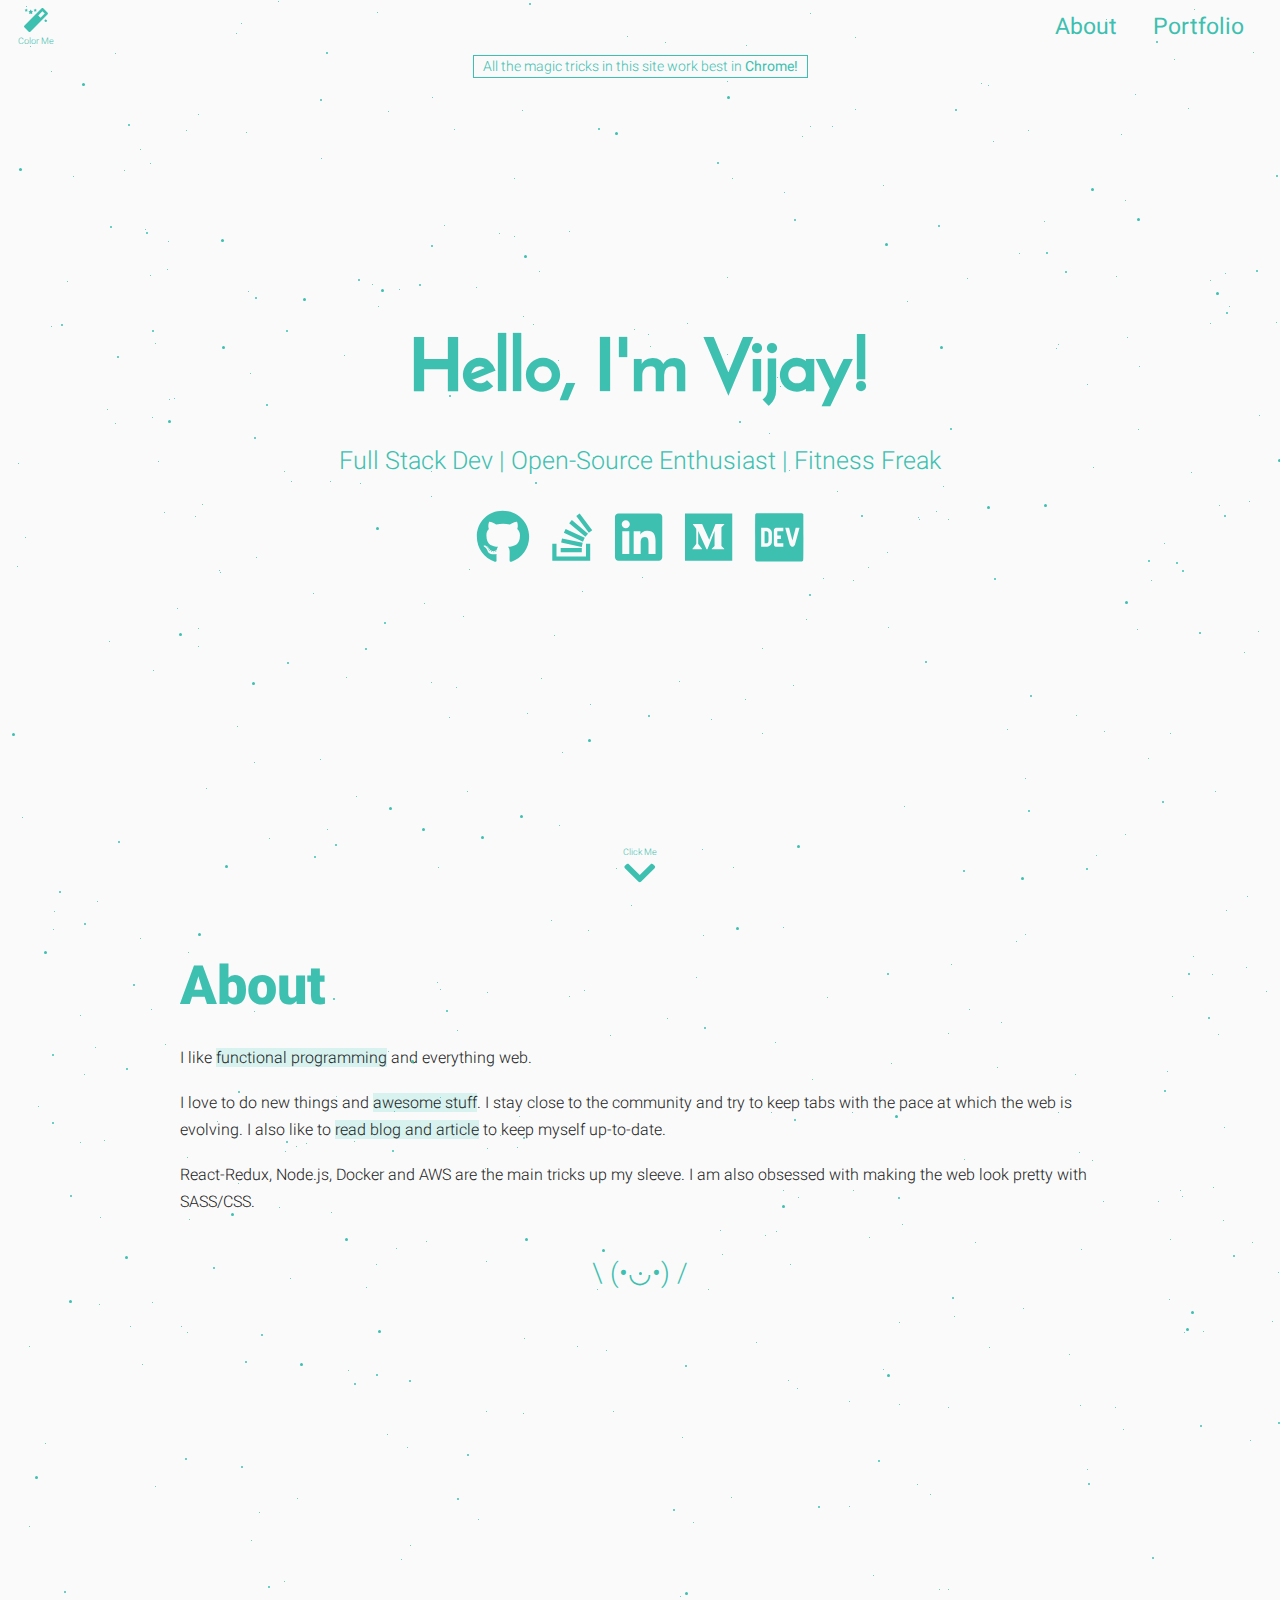
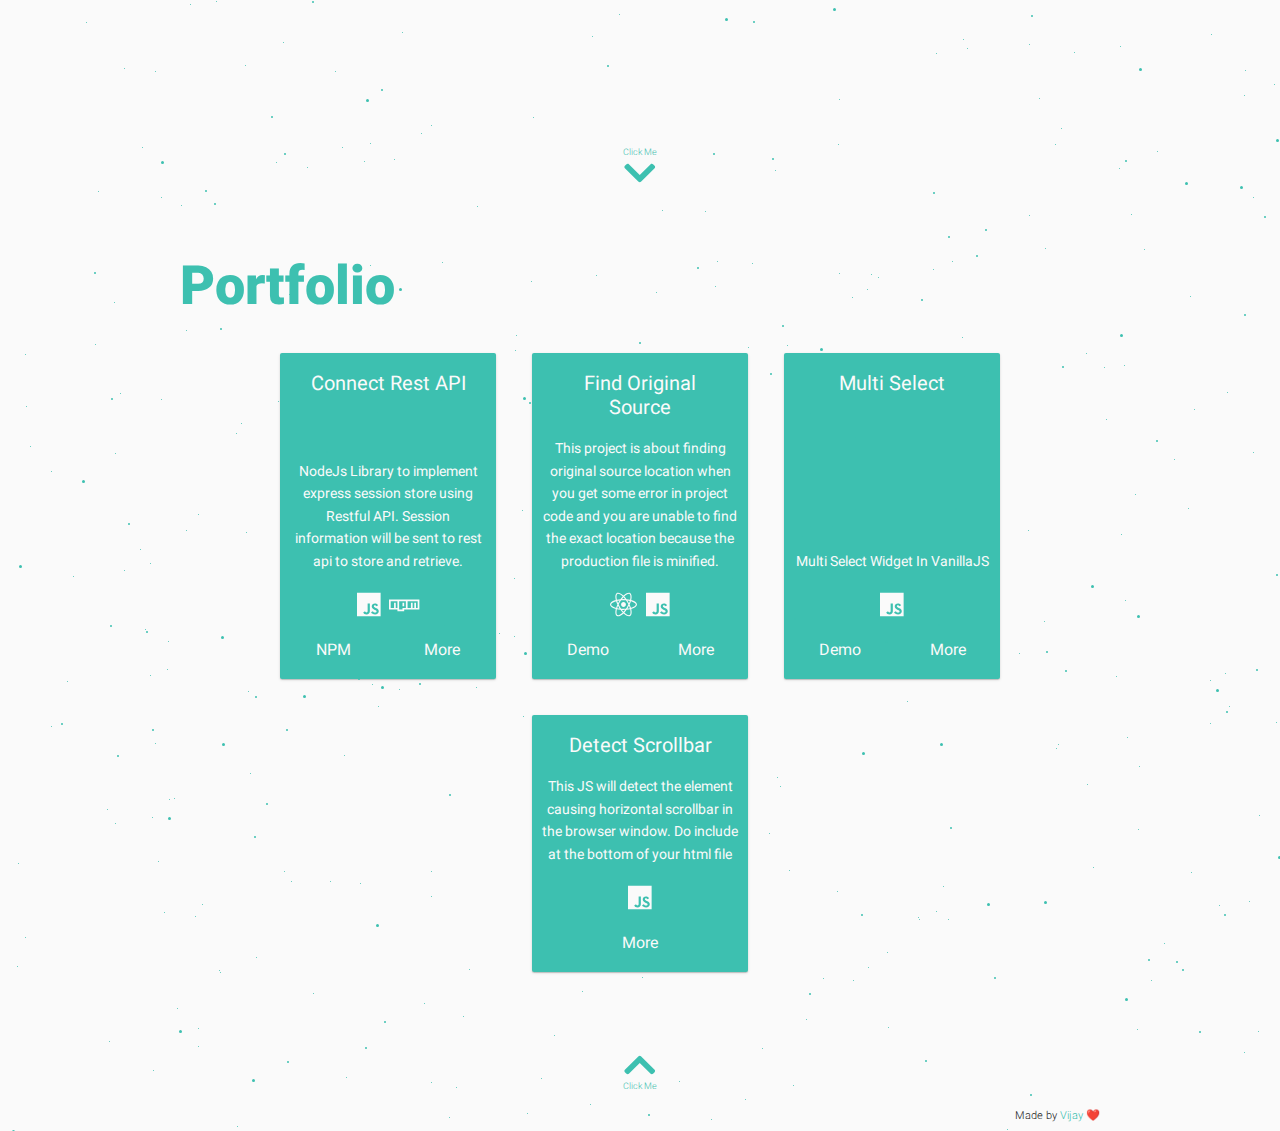
==== index.html @ e7f3ac66 "portfolio iniital draft" ====
<!DOCTYPE html><html lang="en"><head><meta charset="utf-8"><meta name="viewport" content="width=device-width,initial-scale=1,shrink-to-fit=no"><meta name="theme-color" content="#000000"><link rel="manifest" href="/manifest.json"><link rel="shortcut icon" href="/favicon.ico"><title>Vijay Yadav | Full Stack Dev</title><link href="/main.bbb0c897.css" rel="stylesheet"></head><body><noscript>You need to enable JavaScript to run this app.</noscript><div id="root"></div><script async src="https://www.googletagmanager.com/gtag/js?id=****"></script><script>function gtag(){dataLayer.push(arguments)}window.dataLayer=window.dataLayer||[],gtag("js",new Date),gtag("config","****")</script><script type="text/javascript" src="/main.64531d11.js"></script></body></html>
---- main.bbb0c897.css ----
html{-webkit-box-sizing:border-box;box-sizing:border-box;font-size:14px}*,:after,:before{-webkit-box-sizing:inherit;box-sizing:inherit}body,h1,h2,h3,h4,h5,h6,ol,p,ul{margin:0;padding:0}ol,ul{list-style:none}img{max-width:100%;height:auto}@font-face{font-family:Roboto;font-style:normal;font-weight:100;src:local("Roboto Thin"),local("Roboto-Thin"),url(/roboto-100.9a8a1f8c.woff2) format("woff2")}@font-face{font-family:Roboto;font-style:normal;font-weight:300;src:local("Roboto Light"),local("Roboto-Light"),url(/roboto-300.c0cc9c92.woff2) format("woff2")}@font-face{font-family:Roboto;font-style:normal;font-weight:400;src:local("Roboto"),local("Roboto-Regular"),url(/roboto-400.ece6673e.woff2) format("woff2")}@font-face{font-family:Roboto;font-style:normal;font-weight:900;src:local("Roboto Black"),local("Roboto-Black"),url(/roboto-900.2e17a648.woff2) format("woff2")}@font-face{font-family:Reem Kufi;font-style:normal;font-weight:400;src:local("Reem Kufi Regular"),local("ReemKufi-Regular"),url(/reem-kufi-v4-latin-regular.d8f8811d.woff2) format("woff2"),url(/reem-kufi-v4-latin-regular.20e4fd7e.woff) format("woff")}html{font-size:12px}@media (min-width:376px){html{font-size:14px}}@media (min-width:426px){html{font-size:16px}}@media (min-width:769px){html{font-size:18px}}@media (min-width:1440px){html{font-size:20px}}body,h1,h2,h3,h4,h5,h6,ol,p,ul{font-family:Roboto,sans-serif;font-weight:300}h1{font-weight:900}.content-grid{margin:0 auto;width:calc(100% - 5rem)}@media (min-width:426px){.content-grid{width:calc(100% - 5rem)}}@media (min-width:769px){.content-grid{width:calc(100% - 10rem)}}@media (min-width:1025px){.content-grid{width:calc(100% - 20rem)}}::-webkit-scrollbar{display:none}a{text-decoration:none}.social-icons{padding:.25rem 0;font-size:3rem}@media (max-width:425px){.social-icons{font-size:2.5rem}}.social-icons a{padding:0 .625rem}.social-icons a.devto svg{margin-bottom:-.25rem;width:2.7rem;height:2.7rem}@media (max-width:425px){.social-icons a.devto svg{margin-bottom:-.225rem;width:2.25rem;height:2.25rem}}.social-icons.animate-icons a{display:inline-block;-webkit-transform:perspective(1px) translateZ(0);transform:perspective(1px) translateZ(0);-webkit-box-shadow:0 0 1px transparent;box-shadow:0 0 1px transparent}.social-icons.animate-icons a:active,.social-icons.animate-icons a:focus,.social-icons.animate-icons a:hover{-webkit-animation-name:icon-wobble;animation-name:icon-wobble;-webkit-animation-duration:.75s;animation-duration:.75s;-webkit-animation-timing-function:ease-in-out;animation-timing-function:ease-in-out;-webkit-animation-iteration-count:1;animation-iteration-count:1}@-webkit-keyframes icon-wobble{25%{-webkit-transform:translateY(-8px);transform:translateY(-8px)}50%{-webkit-transform:translateY(0);transform:translateY(0)}75%{-webkit-transform:translateY(-4px);transform:translateY(-4px)}to{-webkit-transform:translateY(0);transform:translateY(0)}}@keyframes icon-wobble{25%{-webkit-transform:translateY(-8px);transform:translateY(-8px)}50%{-webkit-transform:translateY(0);transform:translateY(0)}75%{-webkit-transform:translateY(-4px);transform:translateY(-4px)}to{-webkit-transform:translateY(0);transform:translateY(0)}}nav{position:fixed;top:0;width:100%;height:3rem;display:-ms-flexbox;display:flex;-ms-flex-align:center;align-items:center;-ms-flex-pack:end;justify-content:flex-end}@media (max-width:425px){nav{height:4rem}}nav .magic-wand{cursor:pointer;justify-self:flex-start;margin-left:1rem;display:-ms-flexbox;display:flex;-ms-flex-direction:column;flex-direction:column;-ms-flex-align:center;align-items:center}nav .magic-wand .magic-text{text-align:center;font-size:.5rem;padding-top:.25rem}nav .magic-wand.bounce-xy{-webkit-animation:bounce-xy 2s infinite;animation:bounce-xy 2s infinite}@-webkit-keyframes bounce-xy{0%,20%,50%,80%,to{-webkit-transform:translateY(0) translateX(0);transform:translateY(0) translateX(0)}40%{-webkit-transform:translateY(2px) translateX(2px);transform:translateY(2px) translateX(2px)}60%{-webkit-transform:translateY(1px) translateX(1px);transform:translateY(1px) translateX(1px)}}@keyframes bounce-xy{0%,20%,50%,80%,to{-webkit-transform:translateY(0) translateX(0);transform:translateY(0) translateX(0)}40%{-webkit-transform:translateY(2px) translateX(2px);transform:translateY(2px) translateX(2px)}60%{-webkit-transform:translateY(1px) translateX(1px);transform:translateY(1px) translateX(1px)}}nav .menu{margin-right:1rem;display:-ms-flexbox;display:flex;-ms-flex:1 1;flex:1 1;-ms-flex-pack:end;justify-content:flex-end}nav .menu__item{padding:.25rem 0;margin:0 1rem;font-size:1.25rem;font-weight:400;border-bottom:2px solid transparent}nav .menu__item:hover{cursor:pointer}.scroll-to-next{cursor:pointer}.scroll-to-next .arrow{text-align:center;margin:0 auto;padding-bottom:.5rem}.scroll-to-next .arrow .scroll-text{text-align:center;font-size:.5rem;margin-bottom:-.125rem}.scroll-to-next .bounce{-webkit-animation:bounce 2s infinite;animation:bounce 2s infinite}@-webkit-keyframes bounce{0%,20%,50%,80%,to{-webkit-transform:translateY(0);transform:translateY(0)}40%{-webkit-transform:translateY(-30px);transform:translateY(-30px)}60%{-webkit-transform:translateY(-15px);transform:translateY(-15px)}}@keyframes bounce{0%,20%,50%,80%,to{-webkit-transform:translateY(0);transform:translateY(0)}40%{-webkit-transform:translateY(-30px);transform:translateY(-30px)}60%{-webkit-transform:translateY(-15px);transform:translateY(-15px)}}.landing-page{min-height:100vh;-ms-flex:0 1 auto;flex:0 1 auto;-ms-flex-direction:column;flex-direction:column;-ms-flex-pack:center}.landing-page,.landing-page main{display:-ms-flexbox;display:flex;justify-content:center}.landing-page main{-ms-flex:1 0 auto;flex:1 0 auto;-ms-flex-direction:column;flex-direction:column;-ms-flex-pack:center;padding:3.25rem 1.5rem 1rem;text-align:center}@media (max-width:425px){.landing-page main{padding:4.25rem 1.5rem 1rem}}.landing-page main .intro-wrapper{-ms-flex:auto;flex:auto;display:-ms-flexbox;display:flex;-ms-flex-direction:column;flex-direction:column;-ms-flex-pack:center;justify-content:center;text-align:center}.landing-page main .intro-wrapper>.intro-name{font-family:Reem Kufi,sans-serif;font-size:4rem;font-weight:700;line-height:4rem;padding-bottom:1rem}@media (max-width:425px){.landing-page main .intro-wrapper>.intro-name{font-size:3rem;line-height:3.5rem}}.landing-page main .intro-wrapper>.tagline{font-size:1.375rem;margin:1.5rem 0;font-weight:300}@media (max-width:425px){.landing-page main .intro-wrapper>.tagline{font-size:1.25rem}}.landing-page main .browser-notes{font-size:.75rem}.landing-page main .browser-notes span{border-width:1px;border-style:solid;padding:.125rem .5rem}.about-page{padding-top:2rem;min-height:100vh;display:-ms-flexbox;display:flex;-ms-flex:0 1 auto;flex:0 1 auto;-ms-flex-direction:column;flex-direction:column;-ms-flex-pack:center;justify-content:center}@media (max-width:425px){.about-page{padding-top:3rem}}.about-page h1{padding:1rem 0;font-size:3rem}.about-page .content-grid{-ms-flex:auto;flex:auto}.about-page .about-wrapper .about-content{font-size:.875rem;line-height:1.5rem}@media (max-width:425px){.about-page .about-wrapper .about-content{font-size:1rem}}.about-page .about-wrapper .about-content p{font-weight:300;padding:.5rem 0}.about-page .about-wrapper .about-content .text-emoji{padding:2rem 0;font-size:1.5rem;font-weight:300;text-align:center}.portfolio-item{display:-ms-flexbox;display:flex;-ms-flex-direction:column;flex-direction:column;margin:.5rem 0;border-radius:2px;-webkit-transition:-webkit-box-shadow .25s;transition:-webkit-box-shadow .25s;-o-transition:box-shadow .25s;transition:box-shadow .25s;transition:box-shadow .25s,-webkit-box-shadow .25s;-webkit-box-shadow:0 1px 1px 0 rgba(0,0,0,.14),0 1px 3px 0 rgba(0,0,0,.12),0 2px 1px -2px rgba(0,0,0,.2);box-shadow:0 1px 1px 0 rgba(0,0,0,.14),0 1px 3px 0 rgba(0,0,0,.12),0 2px 1px -2px rgba(0,0,0,.2);width:12rem;margin:1rem}@media (max-width:425px){.portfolio-item{width:15rem}}.portfolio-item:hover{-webkit-box-shadow:0 6px 12px 0 rgba(0,0,0,.2);box-shadow:0 6px 12px 0 rgba(0,0,0,.2)}.portfolio-item__title{-ms-flex:1 1;flex:1 1;padding:1rem 1.5rem;font-size:1.125rem;font-weight:400;text-align:center}@media (max-width:425px){.portfolio-item__title{font-size:1.25rem}}.portfolio-item__desc{display:-ms-flexbox;display:flex;-ms-flex-direction:column;flex-direction:column;padding:0 .5rem;font-size:.75rem;font-weight:400;text-align:center;line-height:1.25rem}@media (max-width:425px){.portfolio-item__desc{font-size:.875rem}}.portfolio-item__icon{padding:1rem 0;font-size:1.5rem;font-weight:100;text-align:center}.portfolio-item__icon svg{margin:0 .25rem}.portfolio-item__links{padding:0 0 .75rem;display:-ms-flexbox;display:flex;-ms-flex-pack:distribute;justify-content:space-around;font-size:.875rem;font-weight:400}.portfolio-item__links a{padding-bottom:.25rem;border-bottom:2px solid transparent}.portfolio-item__links a:hover{cursor:pointer;border-bottom:2px solid inherit}.scroll-to-previous{cursor:pointer}.scroll-to-previous .arrow{text-align:center;margin:0 auto;padding-bottom:.5rem}.scroll-to-previous .arrow .scroll-text{text-align:center;font-size:.5rem;margin-top:-.125rem}.scroll-to-previous .bounce{-webkit-animation:bounce 2s infinite;animation:bounce 2s infinite}@-webkit-keyframes bounce{0%,20%,50%,80%,to{-webkit-transform:translateY(0);transform:translateY(0)}40%{-webkit-transform:translateY(-30px);transform:translateY(-30px)}60%{-webkit-transform:translateY(-15px);transform:translateY(-15px)}}@keyframes bounce{0%,20%,50%,80%,to{-webkit-transform:translateY(0);transform:translateY(0)}40%{-webkit-transform:translateY(-30px);transform:translateY(-30px)}60%{-webkit-transform:translateY(-15px);transform:translateY(-15px)}}.portfolio-page{padding-top:2rem;min-height:100vh;display:-ms-flexbox;display:flex;-ms-flex:0 1 auto;flex:0 1 auto;-ms-flex-direction:column;flex-direction:column;-ms-flex-pack:center;justify-content:center}@media (max-width:425px){.portfolio-page{padding-top:3rem}}.portfolio-page h1{padding:1rem 0;font-size:3rem}.portfolio-page .content-grid{-ms-flex:auto;flex:auto}.portfolio-page .portfolio-wrapper{display:-ms-flexbox;display:flex;-ms-flex-wrap:wrap;flex-wrap:wrap;-ms-flex-pack:center;justify-content:center}@media (max-width:425px){.portfolio-page .portfolio-wrapper{-ms-flex-direction:column;flex-direction:column;-ms-flex-align:center;align-items:center}}.parallax{position:fixed;z-index:1}.parallax #stars1{-webkit-animation:animStar 150s linear infinite;animation:animStar 150s linear infinite}.parallax #stars1,.parallax #stars1:after{width:1px;height:1px;border-radius:50%;background:transparent;-webkit-box-shadow:1259px 415px,1597px 165px,1138px 429px,1724px 819px,1413px 632px,1918px 1013px,29px 1526px,883px 185px,1354px 498px,421px 1733px,1151px 580px,891px 1063px,720px 1230px,1328px 1106px,246px 132px,1907px 117px,278px 1px,120px 1993px,752px 1863px,883px 1369px,1331px 144px,1244px 1695px,1025px 934px,948px 519px,1869px 186px,1023px 1308px,577px 1346px,733px 867px,17px 566px,873px 1575px,1346px 1722px,366px 1287px,181px 1326px,1798px 928px,438px 867px,516px 1935px,241px 23px,631px 905px,967px 1648px,161px 1797px,407px 1447px,1437px 1988px,919px 519px,327px 829px,346px 677px,558px 360px,1249px 501px,1738px 1401px,517px 1147px,616px 868px,1253px 52px,722px 1254px,1483px 1843px,1453px 1332px,827px 997px,1933px 1157px,1715px 1434px,951px 964px,1058px 1112px,84px 1074px,187px 1157px,188px 952px,186px 1930px,477px 1806px,1726px 900px,80px 1015px,1819px 1533px,1964px 541px,1774px 1580px,370px 1865px,936px 511px,1794px 1379px,1492px 221px,798px 1197px,1950px 323px,189px 1219px,1758px 1471px,155px 1671px,650px 346px,787px 1945px,376px 1264px,1332px 748px,783px 1190px,756px 1342px,190px 1604px,797px 1388px,717px 1861px,1607px 1615px,158px 461px,1167px 1071px,610px 1035px,1475px 818px,1632px 910px,238px 1183px,1933px 702px,1860px 1193px,1529px 1139px,1652px 1075px,806px 619px,1982px 1803px,1815px 109px,1854px 824px,1158px 1201px,1803px 1627px,1367px 1913px,853px 1190px,279px 1207px,291px 481px,1527px 1886px,1731px 1751px,1029px 1815px,1665px 1180px,165px 1044px,1641px 1818px,1866px 524px,899px 1404px,802px 136px,195px 516px,1600px 1845px,522px 110px,1730px 766px,1720px 371px,853px 580px,592px 1636px,1799px 1604px,1745px 1675px,789px 470px,26px 6px,256px 557px,80px 1142px,1079px 1152px,1343px 640px,285px 1151px,431px 471px,1511px 1803px,168px 241px,952px 1861px,1970px 1346px,251px 1540px,523px 316px,1045px 1848px,198px 646px,1086px 1953px,177px 608px,667px 1018px,1849px 534px,1121px 134px,1223px 1220px,1458px 605px,569px 231px,849px 1401px,1104px 731px,1247px 896px,1087px 384px,582px 591px,613px 1411px,1124px 1965px,1246px 967px,1184px 1332px,776px 1231px,399px 289px,1598px 1741px,1125px 200px,562px 752px,1500px 90px,837px 491px,1170px 1239px,1874px 299px,1887px 444px,1229px 306px,427px 1961px,377px 1173px,1479px 1914px,284px 1581px,336px 1096px,852px 1897px,1987px 812px,1274px 1684px,1863px 1215px,1556px 1595px,1282px 914px,73px 176px,1087px 1469px,1495px 124px,1723px 440px,354px 1141px,1735px 1335px,1813px 449px,1481px 828px,1412px 41px,1994px 1979px,997px 1067px,1440px 1080px,887px 552px,1815px 172px,499px 233px,306px 1143px,748px 1947px,145px 229px,1825px 233px,161px 1999px,1986px 1562px,1684px 1697px,107px 409px,387px 1434px,1363px 765px,1490px 1029px,187px 1332px,1278px 1272px,1426px 1221px,1780px 827px,1534px 1267px,1203px 1331px,140px 938px,372px 284px,1826px 1739px,1958px 635px,1662px 1687px,1364px 1249px,1684px 1954px,296px 1146px,918px 517px,627px 36px,487px 992px,1321px 221px,370px 1743px,98px 1791px,1673px 1100px,1847px 453px,855px 37px,1457px 693px,150px 163px,1783px 1618px,487px 1148px,152px 1302px,1266px 991px,656px 1892px,1510px 1297px,290px 1278px,1210px 323px,904px 806px,1092px 1160px,1864px 1027px,169px 399px,219px 570px,771px 1112px,989px 1347px,1352px 1231px,1472px 226px,855px 109px,1395px 1565px,1352px 23px,1602px 755px,1321px 671px,1436px 1409px,1104px 1967px,22px 817px,1548px 114px,1538px 650px,1574px 1627px,378px 306px,442px 1862px,993px 141px,1044px 221px,1771px 688px,198px 628px,1510px 137px,1182px 1196px,1708px 1920px,202px 504px,527px 713px,1096px 855px,727px 277px,1320px 377px,67px 281px,1831px 1554px,852px 1112px,968px 1995px,1486px 1918px,1224px 1127px,155px 1486px,902px 1224px,869px 1237px,1561px 1319px,687px 323px,1419px 95px,597px 1289px,1591px 1251px,18px 463px,523px 1413px,708px 1289px,25px 1954px,1883px 1238px,1429px 1007px,1131px 1814px,348px 1370px,51px 326px,790px 1264px,1019px 253px,1694px 1518px,1777px 1155px,396px 1248px,1917px 917px,394px 1111px,1998px 1490px,320px 759px,1795px 1761px,1764px 342px,1074px 1652px,1595px 951px,1058px 344px,1453px 63px,1093px 467px,410px 1545px,388px 1051px,515px 1950px,485px 1168px,808px 1996px,1646px 522px,731px 1497px,454px 129px,463px 616px,377px 12px,1297px 1908px,810px 126px,1252px 1242px,1474px 13px,115px 53px,1776px 1550px,1127px 337px,1291px 1612px,1431px 1974px,1055px 1744px,1188px 108px,1370px 773px,394px 1759px,1932px 628px,981px 83px,402px 1632px,519px 1116px,1916px 133px,648px 334px,1525px 1439px,449px 717px,1025px 778px,1477px 1683px,1448px 500px,1352px 594px,954px 1316px,142px 1747px,1253px 1797px,1783px 1151px,584px 990px,1106px 19px,1861px 1225px,539px 271px,1930px 1505px,1486px 1657px,1213px 1187px,682px 1437px,115px 423px,1529px 1001px,762px 648px,1814px 1245px,1912px 1901px,1539px 68px,930px 1494px,551px 920px,1119px 1768px,51px 71px,198px 114px,104px 1140px,1945px 547px,1304px 712px,784px 192px,1914px 935px,1069px 1354px,1428px 1767px,1029px 1644px,216px 1601px,775px 1042px,38px 1106px,25px 537px,1469px 1549px,155px 343px,1780px 998px,313px 593px,642px 577px,899px 1322px,318px 1101px,53px 929px,237px 726px,1330px 1510px,1194px 9px,1942px 623px,812px 1079px,559px 825px,1443px 789px,948px 1589px,1103px 1201px,1691px 230px,186px 130px,283px 1642px,1749px 276px,1413px 1630px,514px 236px,531px 1881px,1081px 1249px,440px 989px,1080px 1405px,254px 1011px,590px 704px,444px 225px,662px 1810px,388px 111px,1144px 1849px,1399px 231px,963px 1639px,936px 1653px,1576px 1696px,727px 81px,1120px 1646px,356px 796px,431px 496px,1535px 1885px,1791px 1720px,1341px 1521px,780px 386px,533px 324px,1904px 433px,152px 417px,1598px 1094px,1841px 1569px,878px 1877px,1863px 1045px,849px 1506px,1642px 1441px,1137px 629px,732px 178px,775px 1770px,596px 1875px,888px 627px,476px 287px,1624px 330px,431px 1725px,680px 1596px,1139px 366px,679px 681px,1888px 941px,839px 1873px,1458px 30px,1169px 1299px,715px 1886px,557px 1131px,1272px 1321px,964px 1976px,467px 791px,1820px 176px,1874px 1074px,109px 641px,174px 398px,1056px 348px,187px 990px,29px 1346px,360px 483px,769px 433px,868px 567px,1492px 318px,1945px 1238px,703px 935px,1977px 291px,364px 1761px,569px 996px,1258px 631px,1527px 1989px,1581px 1170px,1919px 1333px,1116px 276px,45px 1443px,1714px 930px,839px 1699px,335px 1671px,1689px 1862px,1826px 1654px,181px 1805px,867px 1889px,1598px 1834px,1306px 1430px,276px 1762px,424px 603px,342px 1747px,1846px 897px,206px 788px,1991px 304px,486px 1411px,832px 126px,1028px 130px,793px 685px,95px 1944px,1430px 1071px,533px 1717px,1874px 445px,1463px 201px,619px 1614px,962px 1937px,1180px 1190px,1895px 1018px,1462px 777px,1244px 652px,788px 1380px,269px 838px,1800px 1476px,810px 13px,1301px 899px,1756px 783px,1999px 453px,1245px 1670px,693px 1522px,1800px 376px,245px 1665px,1359px 1293px,1778px 267px,665px 42px,1398px 985px,431px 682px,1972px 1322px,746px 45px,554px 635px,948px 1407px,124px 170px,97px 901px,1866px 587px,86px 1622px,593px 457px,524px 1338px,486px 1261px,1893px 1209px,1174px 59px,248px 291px,777px 377px,456px 687px,1907px 1747px,1398px 1842px,440px 1097px,1325px 1000px,142px 1364px,1745px 1112px,1911px 1863px,1537px 633px,1373px 383px,933px 1869px,711px 719px,1384px 253px,124px 1668px,727px 354px,1695px 623px,1569px 411px,1854px 316px,838px 1744px,1996px 1862px,250px 373px,964px 1159px,948px 1033px,1219px 505px,344px 355px,1573px 1129px,1190px 1896px,1609px 1125px,907px 301px,1994px 275px,1627px 350px,1535px 1531px,1212px 974px,975px 1242px,588px 930px,745px 699px,1862px 1399px,164px 512px,321px 158px,1852px 1938px,437px 982px,54px 911px,705px 1811px,783px 927px,1218px 1034px,426px 1241px,1191px 472px,1172px 996px,236px 33px,1286px 139px,1790px 463px,259px 1512px,1164px 543px,130px 1326px,1326px 23px,217px 1121px,1295px 297px,1440px 1889px,432px 97px,153px 670px,151px 1009px,1965px 1959px,331px 1212px,1757px 1409px,1123px 1429px,1226px 910px,1372px 969px,871px 1874px,1562px 999px,284px 471px,762px 733px,1076px 715px,1295px 210px,297px 1498px,1985px 1650px,1993px 402px,765px 1235px,478px 1519px,1716px 137px,1455px 1609px,1301px 1170px,634px 329px,1546px 886px,1281px 1055px,307px 1767px,1311px 1717px,1765px 1736px,1211px 1634px,289px 1894px,1533px 5px,1291px 1634px,1378px 1478px,1889px 784px,500px 1135px,988px 85px,457px 1030px,1193px 956px,1115px 1407px,917px 1484px,1845px 407px,220px 572px,541px 678px,1585px 1709px,1572px 614px,30px 46px,1061px 1728px,95px 1047px,1840px 1535px,1647px 1972px,606px 1350px,969px 1009px,1397px 418px,702px 849px,1007px 729px,514px 178px,140px 149px,823px 578px,150px 275px,939px 1589px,967px 278px,1210px 280px,1075px 1074px,469px 569px,167px 269px,1515px 293px,99px 1304px,1135px 94px,1832px 847px,1638px 923px,1225px 273px,552px 466px,254px 762px,1812px 1574px,1227px 1992px,1540px 593px,1148px 758px,696px 977px,1901px 979px,1250px 1440px,1738px 1515px,1001px 1022px,1170px 733px,401px 1559px,330px 481px,943px 486px,1039px 1698px,1533px 979px,100px 1217px,1687px 151px,1786px 1949px,1016px 941px,114px 1902px,1775px 1556px,1524px 541px,1876px 1477px,1125px 834px,1276px 322px,1696px 848px,1157px 1751px,1215px 791px;box-shadow:1259px 415px,1597px 165px,1138px 429px,1724px 819px,1413px 632px,1918px 1013px,29px 1526px,883px 185px,1354px 498px,421px 1733px,1151px 580px,891px 1063px,720px 1230px,1328px 1106px,246px 132px,1907px 117px,278px 1px,120px 1993px,752px 1863px,883px 1369px,1331px 144px,1244px 1695px,1025px 934px,948px 519px,1869px 186px,1023px 1308px,577px 1346px,733px 867px,17px 566px,873px 1575px,1346px 1722px,366px 1287px,181px 1326px,1798px 928px,438px 867px,516px 1935px,241px 23px,631px 905px,967px 1648px,161px 1797px,407px 1447px,1437px 1988px,919px 519px,327px 829px,346px 677px,558px 360px,1249px 501px,1738px 1401px,517px 1147px,616px 868px,1253px 52px,722px 1254px,1483px 1843px,1453px 1332px,827px 997px,1933px 1157px,1715px 1434px,951px 964px,1058px 1112px,84px 1074px,187px 1157px,188px 952px,186px 1930px,477px 1806px,1726px 900px,80px 1015px,1819px 1533px,1964px 541px,1774px 1580px,370px 1865px,936px 511px,1794px 1379px,1492px 221px,798px 1197px,1950px 323px,189px 1219px,1758px 1471px,155px 1671px,650px 346px,787px 1945px,376px 1264px,1332px 748px,783px 1190px,756px 1342px,190px 1604px,797px 1388px,717px 1861px,1607px 1615px,158px 461px,1167px 1071px,610px 1035px,1475px 818px,1632px 910px,238px 1183px,1933px 702px,1860px 1193px,1529px 1139px,1652px 1075px,806px 619px,1982px 1803px,1815px 109px,1854px 824px,1158px 1201px,1803px 1627px,1367px 1913px,853px 1190px,279px 1207px,291px 481px,1527px 1886px,1731px 1751px,1029px 1815px,1665px 1180px,165px 1044px,1641px 1818px,1866px 524px,899px 1404px,802px 136px,195px 516px,1600px 1845px,522px 110px,1730px 766px,1720px 371px,853px 580px,592px 1636px,1799px 1604px,1745px 1675px,789px 470px,26px 6px,256px 557px,80px 1142px,1079px 1152px,1343px 640px,285px 1151px,431px 471px,1511px 1803px,168px 241px,952px 1861px,1970px 1346px,251px 1540px,523px 316px,1045px 1848px,198px 646px,1086px 1953px,177px 608px,667px 1018px,1849px 534px,1121px 134px,1223px 1220px,1458px 605px,569px 231px,849px 1401px,1104px 731px,1247px 896px,1087px 384px,582px 591px,613px 1411px,1124px 1965px,1246px 967px,1184px 1332px,776px 1231px,399px 289px,1598px 1741px,1125px 200px,562px 752px,1500px 90px,837px 491px,1170px 1239px,1874px 299px,1887px 444px,1229px 306px,427px 1961px,377px 1173px,1479px 1914px,284px 1581px,336px 1096px,852px 1897px,1987px 812px,1274px 1684px,1863px 1215px,1556px 1595px,1282px 914px,73px 176px,1087px 1469px,1495px 124px,1723px 440px,354px 1141px,1735px 1335px,1813px 449px,1481px 828px,1412px 41px,1994px 1979px,997px 1067px,1440px 1080px,887px 552px,1815px 172px,499px 233px,306px 1143px,748px 1947px,145px 229px,1825px 233px,161px 1999px,1986px 1562px,1684px 1697px,107px 409px,387px 1434px,1363px 765px,1490px 1029px,187px 1332px,1278px 1272px,1426px 1221px,1780px 827px,1534px 1267px,1203px 1331px,140px 938px,372px 284px,1826px 1739px,1958px 635px,1662px 1687px,1364px 1249px,1684px 1954px,296px 1146px,918px 517px,627px 36px,487px 992px,1321px 221px,370px 1743px,98px 1791px,1673px 1100px,1847px 453px,855px 37px,1457px 693px,150px 163px,1783px 1618px,487px 1148px,152px 1302px,1266px 991px,656px 1892px,1510px 1297px,290px 1278px,1210px 323px,904px 806px,1092px 1160px,1864px 1027px,169px 399px,219px 570px,771px 1112px,989px 1347px,1352px 1231px,1472px 226px,855px 109px,1395px 1565px,1352px 23px,1602px 755px,1321px 671px,1436px 1409px,1104px 1967px,22px 817px,1548px 114px,1538px 650px,1574px 1627px,378px 306px,442px 1862px,993px 141px,1044px 221px,1771px 688px,198px 628px,1510px 137px,1182px 1196px,1708px 1920px,202px 504px,527px 713px,1096px 855px,727px 277px,1320px 377px,67px 281px,1831px 1554px,852px 1112px,968px 1995px,1486px 1918px,1224px 1127px,155px 1486px,902px 1224px,869px 1237px,1561px 1319px,687px 323px,1419px 95px,597px 1289px,1591px 1251px,18px 463px,523px 1413px,708px 1289px,25px 1954px,1883px 1238px,1429px 1007px,1131px 1814px,348px 1370px,51px 326px,790px 1264px,1019px 253px,1694px 1518px,1777px 1155px,396px 1248px,1917px 917px,394px 1111px,1998px 1490px,320px 759px,1795px 1761px,1764px 342px,1074px 1652px,1595px 951px,1058px 344px,1453px 63px,1093px 467px,410px 1545px,388px 1051px,515px 1950px,485px 1168px,808px 1996px,1646px 522px,731px 1497px,454px 129px,463px 616px,377px 12px,1297px 1908px,810px 126px,1252px 1242px,1474px 13px,115px 53px,1776px 1550px,1127px 337px,1291px 1612px,1431px 1974px,1055px 1744px,1188px 108px,1370px 773px,394px 1759px,1932px 628px,981px 83px,402px 1632px,519px 1116px,1916px 133px,648px 334px,1525px 1439px,449px 717px,1025px 778px,1477px 1683px,1448px 500px,1352px 594px,954px 1316px,142px 1747px,1253px 1797px,1783px 1151px,584px 990px,1106px 19px,1861px 1225px,539px 271px,1930px 1505px,1486px 1657px,1213px 1187px,682px 1437px,115px 423px,1529px 1001px,762px 648px,1814px 1245px,1912px 1901px,1539px 68px,930px 1494px,551px 920px,1119px 1768px,51px 71px,198px 114px,104px 1140px,1945px 547px,1304px 712px,784px 192px,1914px 935px,1069px 1354px,1428px 1767px,1029px 1644px,216px 1601px,775px 1042px,38px 1106px,25px 537px,1469px 1549px,155px 343px,1780px 998px,313px 593px,642px 577px,899px 1322px,318px 1101px,53px 929px,237px 726px,1330px 1510px,1194px 9px,1942px 623px,812px 1079px,559px 825px,1443px 789px,948px 1589px,1103px 1201px,1691px 230px,186px 130px,283px 1642px,1749px 276px,1413px 1630px,514px 236px,531px 1881px,1081px 1249px,440px 989px,1080px 1405px,254px 1011px,590px 704px,444px 225px,662px 1810px,388px 111px,1144px 1849px,1399px 231px,963px 1639px,936px 1653px,1576px 1696px,727px 81px,1120px 1646px,356px 796px,431px 496px,1535px 1885px,1791px 1720px,1341px 1521px,780px 386px,533px 324px,1904px 433px,152px 417px,1598px 1094px,1841px 1569px,878px 1877px,1863px 1045px,849px 1506px,1642px 1441px,1137px 629px,732px 178px,775px 1770px,596px 1875px,888px 627px,476px 287px,1624px 330px,431px 1725px,680px 1596px,1139px 366px,679px 681px,1888px 941px,839px 1873px,1458px 30px,1169px 1299px,715px 1886px,557px 1131px,1272px 1321px,964px 1976px,467px 791px,1820px 176px,1874px 1074px,109px 641px,174px 398px,1056px 348px,187px 990px,29px 1346px,360px 483px,769px 433px,868px 567px,1492px 318px,1945px 1238px,703px 935px,1977px 291px,364px 1761px,569px 996px,1258px 631px,1527px 1989px,1581px 1170px,1919px 1333px,1116px 276px,45px 1443px,1714px 930px,839px 1699px,335px 1671px,1689px 1862px,1826px 1654px,181px 1805px,867px 1889px,1598px 1834px,1306px 1430px,276px 1762px,424px 603px,342px 1747px,1846px 897px,206px 788px,1991px 304px,486px 1411px,832px 126px,1028px 130px,793px 685px,95px 1944px,1430px 1071px,533px 1717px,1874px 445px,1463px 201px,619px 1614px,962px 1937px,1180px 1190px,1895px 1018px,1462px 777px,1244px 652px,788px 1380px,269px 838px,1800px 1476px,810px 13px,1301px 899px,1756px 783px,1999px 453px,1245px 1670px,693px 1522px,1800px 376px,245px 1665px,1359px 1293px,1778px 267px,665px 42px,1398px 985px,431px 682px,1972px 1322px,746px 45px,554px 635px,948px 1407px,124px 170px,97px 901px,1866px 587px,86px 1622px,593px 457px,524px 1338px,486px 1261px,1893px 1209px,1174px 59px,248px 291px,777px 377px,456px 687px,1907px 1747px,1398px 1842px,440px 1097px,1325px 1000px,142px 1364px,1745px 1112px,1911px 1863px,1537px 633px,1373px 383px,933px 1869px,711px 719px,1384px 253px,124px 1668px,727px 354px,1695px 623px,1569px 411px,1854px 316px,838px 1744px,1996px 1862px,250px 373px,964px 1159px,948px 1033px,1219px 505px,344px 355px,1573px 1129px,1190px 1896px,1609px 1125px,907px 301px,1994px 275px,1627px 350px,1535px 1531px,1212px 974px,975px 1242px,588px 930px,745px 699px,1862px 1399px,164px 512px,321px 158px,1852px 1938px,437px 982px,54px 911px,705px 1811px,783px 927px,1218px 1034px,426px 1241px,1191px 472px,1172px 996px,236px 33px,1286px 139px,1790px 463px,259px 1512px,1164px 543px,130px 1326px,1326px 23px,217px 1121px,1295px 297px,1440px 1889px,432px 97px,153px 670px,151px 1009px,1965px 1959px,331px 1212px,1757px 1409px,1123px 1429px,1226px 910px,1372px 969px,871px 1874px,1562px 999px,284px 471px,762px 733px,1076px 715px,1295px 210px,297px 1498px,1985px 1650px,1993px 402px,765px 1235px,478px 1519px,1716px 137px,1455px 1609px,1301px 1170px,634px 329px,1546px 886px,1281px 1055px,307px 1767px,1311px 1717px,1765px 1736px,1211px 1634px,289px 1894px,1533px 5px,1291px 1634px,1378px 1478px,1889px 784px,500px 1135px,988px 85px,457px 1030px,1193px 956px,1115px 1407px,917px 1484px,1845px 407px,220px 572px,541px 678px,1585px 1709px,1572px 614px,30px 46px,1061px 1728px,95px 1047px,1840px 1535px,1647px 1972px,606px 1350px,969px 1009px,1397px 418px,702px 849px,1007px 729px,514px 178px,140px 149px,823px 578px,150px 275px,939px 1589px,967px 278px,1210px 280px,1075px 1074px,469px 569px,167px 269px,1515px 293px,99px 1304px,1135px 94px,1832px 847px,1638px 923px,1225px 273px,552px 466px,254px 762px,1812px 1574px,1227px 1992px,1540px 593px,1148px 758px,696px 977px,1901px 979px,1250px 1440px,1738px 1515px,1001px 1022px,1170px 733px,401px 1559px,330px 481px,943px 486px,1039px 1698px,1533px 979px,100px 1217px,1687px 151px,1786px 1949px,1016px 941px,114px 1902px,1775px 1556px,1524px 541px,1876px 1477px,1125px 834px,1276px 322px,1696px 848px,1157px 1751px,1215px 791px}.parallax #stars1:after{content:" ";position:absolute;top:2000px}.parallax #stars2{-webkit-animation:animStar 100s linear infinite;animation:animStar 100s linear infinite}.parallax #stars2,.parallax #stars2:after{width:2px;height:2px;border-radius:50%;background:transparent;-webkit-box-shadow:1781px 1650px,994px 577px,392px 1149px,1652px 582px,245px 1360px,381px 1688px,61px 323px,110px 225px,128px 123px,333px 997px,449px 394px,64px 1590px,717px 161px,1823px 857px,1188px 972px,1851px 1888px,1244px 1913px,1379px 747px,1418px 819px,938px 224px,52px 1121px,238px 1090px,739px 420px,457px 1497px,1627px 106px,1331px 1822px,255px 296px,535px 481px,1855px 1736px,1672px 621px,948px 1835px,1031px 1614px,261px 1333px,1278px 1421px,1773px 438px,320px 98px,713px 1752px,1696px 904px,1764px 421px,1028px 809px,1627px 44px,467px 1453px,84px 922px,1780px 490px,809px 593px,673px 1508px,955px 108px,1086px 867px,1264px 1815px,648px 714px,1733px 558px,1776px 1971px,1920px 1918px,898px 1196px,753px 1620px,1162px 800px,1546px 1624px,1233px 1254px,1887px 1961px,1336px 436px,241px 1465px,117px 355px,887px 972px,1176px 561px,676px 1953px,794px 1118px,365px 647px,1199px 631px,1881px 1989px,213px 1266px,1728px 1669px,985px 1828px,52px 1053px,976px 1854px,312px 1600px,1125px 1759px,950px 427px,70px 1194px,1822px 1078px,1588px 675px,697px 1866px,1408px 1053px,1952px 173px,933px 1791px,1284px 1559px,1563px 384px,925px 660px,111px 1997px,133px 983px,1456px 304px,1968px 1841px,1916px 1700px,214px 1802px,861px 514px,1454px 863px,1226px 311px,376px 1373px,419px 283px,326px 51px,314px 855px,1767px 808px,205px 1789px,772px 1757px,1697px 1607px,878px 1459px,1704px 417px,287px 661px,354px 1382px,921px 1898px,1682px 383px,118px 840px,94px 1871px,1896px 837px,1152px 1556px,704px 1026px,1030px 694px,523px 1136px,1350px 869px,1256px 269px,1371px 841px,598px 127px,1386px 457px,1452px 856px,2000px 868px,1065px 270px,286px 329px,1046px 251px,1493px 766px,1850px 281px,1794px 6px,1411px 47px,794px 218px,286px 1140px,1864px 1866px,126px 1067px,1208px 1016px,440px 1998px,1182px 569px,1984px 1533px,685px 1364px,1200px 1424px,152px 329px,952px 1296px,1497px 209px,1276px 174px,431px 244px,1588px 838px,266px 403px,1613px 1636px,335px 843px,384px 621px,1577px 294px,639px 1941px,1148px 559px,782px 1924px,1786px 644px,1664px 911px,1164px 1089px,1701px 1657px,1341px 1721px,1088px 1482px,1953px 1530px,607px 1664px,1838px 1404px,1504px 610px,1501px 178px,146px 231px,529px 2px,1349px 1998px,59px 890px,185px 1457px,284px 1752px,271px 1715px,818px 1505px,1318px 1779px,1580px 262px,1614px 575px,446px 1009px,1896px 935px,1527px 765px,409px 1379px,1397px 883px,1766px 116px,1156px 40px,268px 1585px,1062px 1965px,770px 1972px,220px 1927px,1799px 1740px,254px 436px,1298px 924px,1955px 1817px,1905px 447px,1224px 514px,1310px 464px,358px 278px,1861px 349px,1711px 396px,963px 869px,1985px 124px;box-shadow:1781px 1650px,994px 577px,392px 1149px,1652px 582px,245px 1360px,381px 1688px,61px 323px,110px 225px,128px 123px,333px 997px,449px 394px,64px 1590px,717px 161px,1823px 857px,1188px 972px,1851px 1888px,1244px 1913px,1379px 747px,1418px 819px,938px 224px,52px 1121px,238px 1090px,739px 420px,457px 1497px,1627px 106px,1331px 1822px,255px 296px,535px 481px,1855px 1736px,1672px 621px,948px 1835px,1031px 1614px,261px 1333px,1278px 1421px,1773px 438px,320px 98px,713px 1752px,1696px 904px,1764px 421px,1028px 809px,1627px 44px,467px 1453px,84px 922px,1780px 490px,809px 593px,673px 1508px,955px 108px,1086px 867px,1264px 1815px,648px 714px,1733px 558px,1776px 1971px,1920px 1918px,898px 1196px,753px 1620px,1162px 800px,1546px 1624px,1233px 1254px,1887px 1961px,1336px 436px,241px 1465px,117px 355px,887px 972px,1176px 561px,676px 1953px,794px 1118px,365px 647px,1199px 631px,1881px 1989px,213px 1266px,1728px 1669px,985px 1828px,52px 1053px,976px 1854px,312px 1600px,1125px 1759px,950px 427px,70px 1194px,1822px 1078px,1588px 675px,697px 1866px,1408px 1053px,1952px 173px,933px 1791px,1284px 1559px,1563px 384px,925px 660px,111px 1997px,133px 983px,1456px 304px,1968px 1841px,1916px 1700px,214px 1802px,861px 514px,1454px 863px,1226px 311px,376px 1373px,419px 283px,326px 51px,314px 855px,1767px 808px,205px 1789px,772px 1757px,1697px 1607px,878px 1459px,1704px 417px,287px 661px,354px 1382px,921px 1898px,1682px 383px,118px 840px,94px 1871px,1896px 837px,1152px 1556px,704px 1026px,1030px 694px,523px 1136px,1350px 869px,1256px 269px,1371px 841px,598px 127px,1386px 457px,1452px 856px,2000px 868px,1065px 270px,286px 329px,1046px 251px,1493px 766px,1850px 281px,1794px 6px,1411px 47px,794px 218px,286px 1140px,1864px 1866px,126px 1067px,1208px 1016px,440px 1998px,1182px 569px,1984px 1533px,685px 1364px,1200px 1424px,152px 329px,952px 1296px,1497px 209px,1276px 174px,431px 244px,1588px 838px,266px 403px,1613px 1636px,335px 843px,384px 621px,1577px 294px,639px 1941px,1148px 559px,782px 1924px,1786px 644px,1664px 911px,1164px 1089px,1701px 1657px,1341px 1721px,1088px 1482px,1953px 1530px,607px 1664px,1838px 1404px,1504px 610px,1501px 178px,146px 231px,529px 2px,1349px 1998px,59px 890px,185px 1457px,284px 1752px,271px 1715px,818px 1505px,1318px 1779px,1580px 262px,1614px 575px,446px 1009px,1896px 935px,1527px 765px,409px 1379px,1397px 883px,1766px 116px,1156px 40px,268px 1585px,1062px 1965px,770px 1972px,220px 1927px,1799px 1740px,254px 436px,1298px 924px,1955px 1817px,1905px 447px,1224px 514px,1310px 464px,358px 278px,1861px 349px,1711px 396px,963px 869px,1985px 124px}.parallax #stars2:after{content:" ";position:absolute;top:2000px}.parallax #stars3{-webkit-animation:animStar 50s linear infinite;animation:animStar 50s linear infinite}.parallax #stars3,.parallax #stars3:after{width:3px;height:3px;border-radius:50%;background:transparent;-webkit-box-shadow:35px 1473px,520px 812px,19px 165px,986px 1976px,523px 1994px,221px 236px,399px 1885px,1186px 1325px,1295px 1499px,1216px 289px,1648px 185px,1457px 1313px,411px 1057px,303px 1976px,44px 948px,615px 129px,1299px 1977px,1537px 646px,1509px 1297px,378px 1327px,1758px 586px,1942px 658px,1185px 1779px,639px 1269px,198px 930px,727px 93px,885px 240px,161px 1758px,1912px 205px,524px 252px,1021px 874px,1120px 1931px,940px 343px,1455px 8px,1552px 180px,525px 1235px,225px 862px,381px 286px,820px 1945px,725px 1615px,1044px 501px,1923px 1646px,481px 833px,179px 630px,887px 1371px,303px 295px,1139px 1665px,588px 736px,69px 1297px,1137px 215px,1542px 1362px,862px 352px,895px 1112px,1936px 911px,125px 1253px,1321px 1053px,585px 1989px,231px 1210px,1594px 411px,1971px 75px,1949px 50px,222px 343px,1465px 1123px,1768px 958px,300px 1360px,1468px 1130px,987px 503px,797px 842px,1240px 1783px,1544px 1391px,1091px 185px,782px 1202px,1788px 1798px,366px 1696px,12px 730px,1191px 1308px,1551px 13px,168px 417px,1939px 1472px,82px 80px,1375px 902px,833px 1605px,602px 1246px,1386px 1874px,345px 1235px,1812px 1407px,1558px 700px,1682px 1760px,376px 524px,1939px 214px,736px 924px,389px 804px,1125px 598px,252px 679px,1278px 456px,1430px 1072px,422px 825px,1813px 1907px,1276px 1736px,685px 1589px;box-shadow:35px 1473px,520px 812px,19px 165px,986px 1976px,523px 1994px,221px 236px,399px 1885px,1186px 1325px,1295px 1499px,1216px 289px,1648px 185px,1457px 1313px,411px 1057px,303px 1976px,44px 948px,615px 129px,1299px 1977px,1537px 646px,1509px 1297px,378px 1327px,1758px 586px,1942px 658px,1185px 1779px,639px 1269px,198px 930px,727px 93px,885px 240px,161px 1758px,1912px 205px,524px 252px,1021px 874px,1120px 1931px,940px 343px,1455px 8px,1552px 180px,525px 1235px,225px 862px,381px 286px,820px 1945px,725px 1615px,1044px 501px,1923px 1646px,481px 833px,179px 630px,887px 1371px,303px 295px,1139px 1665px,588px 736px,69px 1297px,1137px 215px,1542px 1362px,862px 352px,895px 1112px,1936px 911px,125px 1253px,1321px 1053px,585px 1989px,231px 1210px,1594px 411px,1971px 75px,1949px 50px,222px 343px,1465px 1123px,1768px 958px,300px 1360px,1468px 1130px,987px 503px,797px 842px,1240px 1783px,1544px 1391px,1091px 185px,782px 1202px,1788px 1798px,366px 1696px,12px 730px,1191px 1308px,1551px 13px,168px 417px,1939px 1472px,82px 80px,1375px 902px,833px 1605px,602px 1246px,1386px 1874px,345px 1235px,1812px 1407px,1558px 700px,1682px 1760px,376px 524px,1939px 214px,736px 924px,389px 804px,1125px 598px,252px 679px,1278px 456px,1430px 1072px,422px 825px,1813px 1907px,1276px 1736px,685px 1589px}.parallax #stars3:after{content:" ";position:absolute;top:2000px}@-webkit-keyframes animStar{0%{-webkit-transform:translateY(-2000px);transform:translateY(-2000px)}to{-webkit-transform:translateY(0);transform:translateY(0)}}@keyframes animStar{0%{-webkit-transform:translateY(-2000px);transform:translateY(-2000px)}to{-webkit-transform:translateY(0);transform:translateY(0)}}.scroll-top{position:fixed;bottom:0;right:0;cursor:pointer}.scroll-top .arrow{text-align:center;margin:0 auto;padding:.5rem 1rem}.scroll-top .arrow .to-top{text-align:center;font-size:.5rem;padding-top:.125rem}.scroll-top .hide{display:none}footer{padding:.5rem 0;text-align:right;font-size:.625rem}
/*# sourceMappingURL=main.bbb0c897.css.map*/
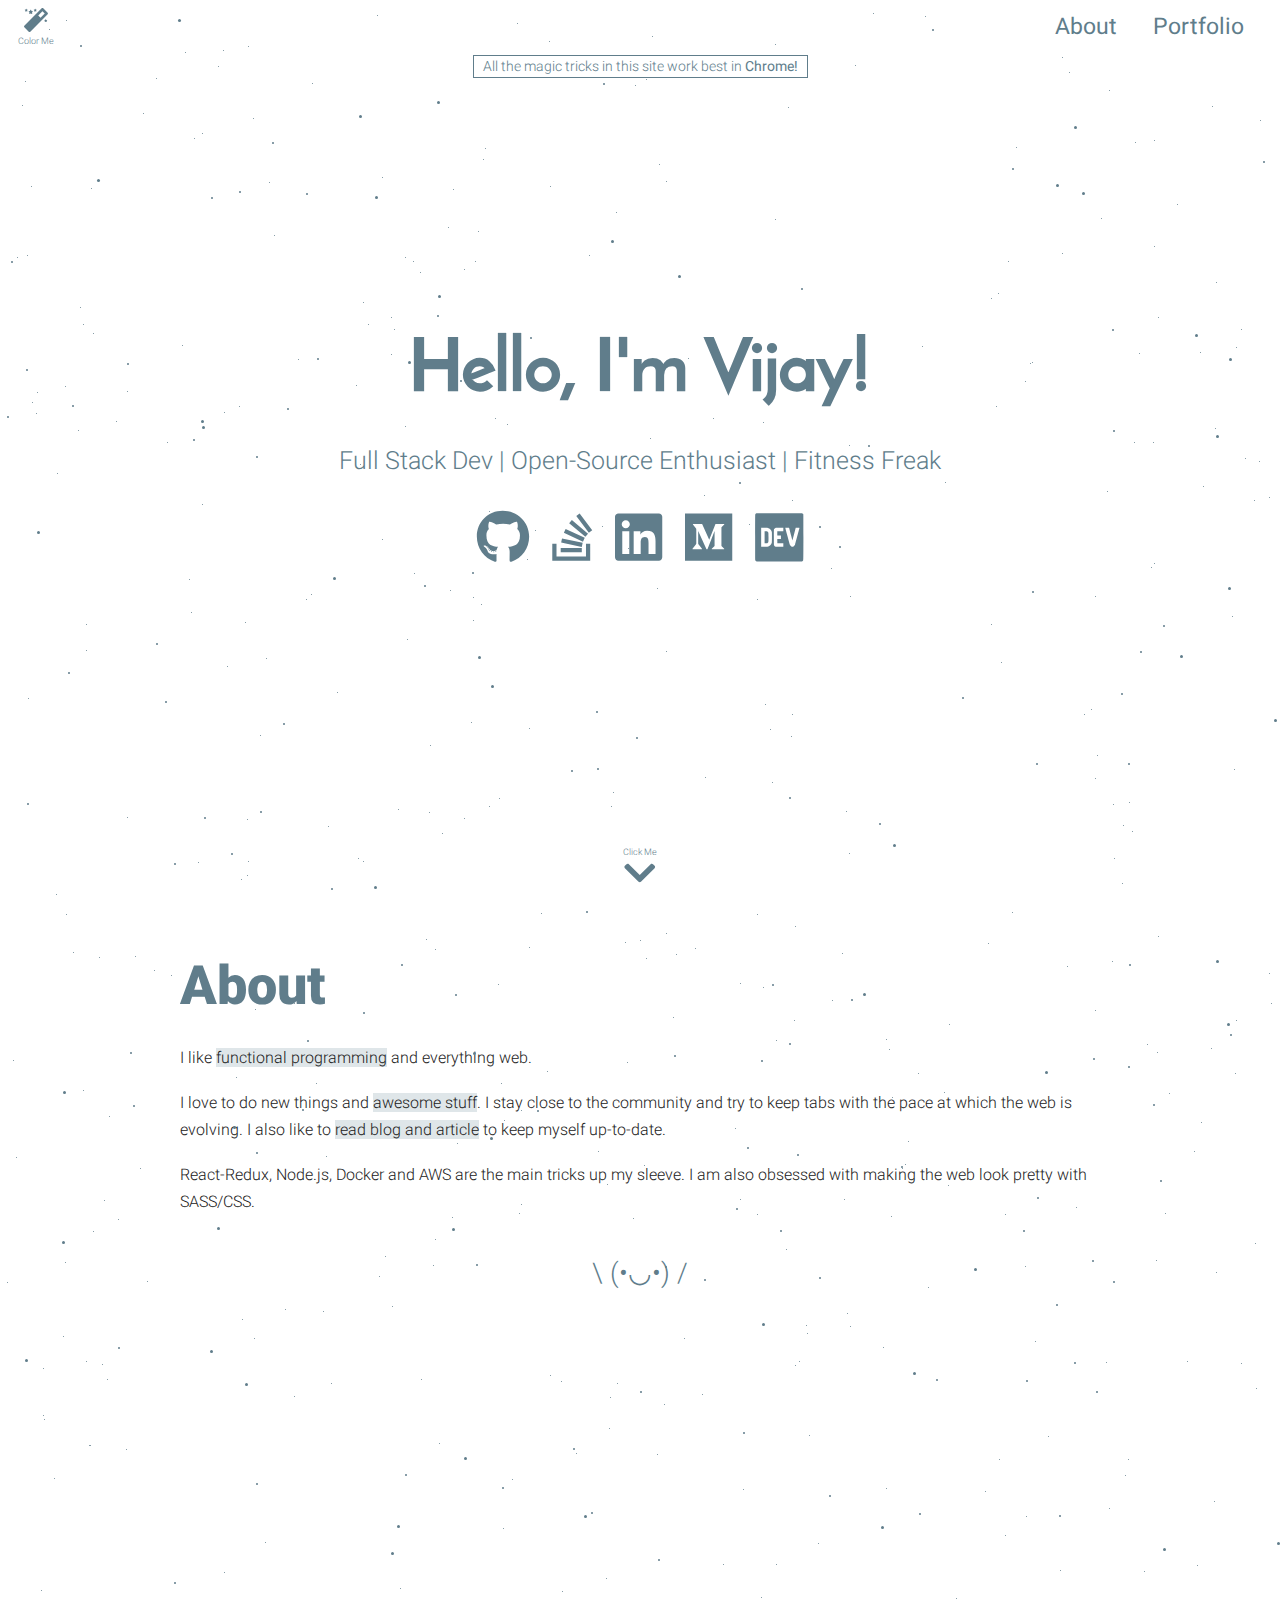
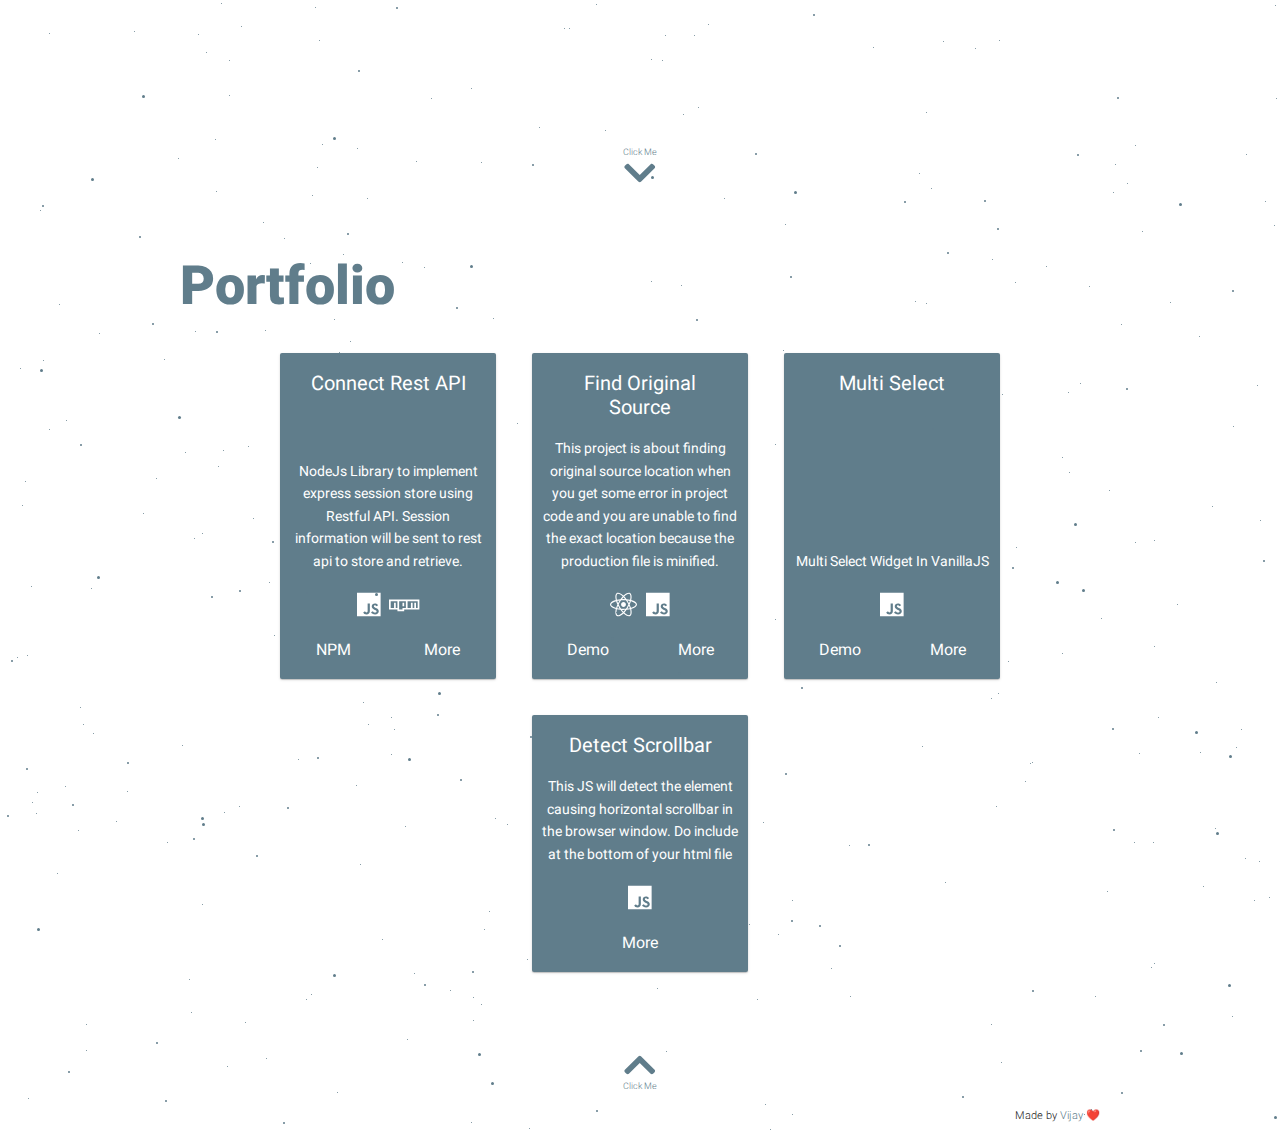
==== commit f2f3bd71: "added google tag library" ====
--- a/index.html
+++ b/index.html
@@ -1 +1 @@
-<!DOCTYPE html><html lang="en"><head><meta charset="utf-8"><meta name="viewport" content="width=device-width,initial-scale=1,shrink-to-fit=no"><meta name="theme-color" content="#000000"><link rel="manifest" href="/manifest.json"><link rel="shortcut icon" href="/favicon.ico"><title>Vijay Yadav | Full Stack Dev</title><link href="/main.bbb0c897.css" rel="stylesheet"></head><body><noscript>You need to enable JavaScript to run this app.</noscript><div id="root"></div><script async src="https://www.googletagmanager.com/gtag/js?id=****"></script><script>function gtag(){dataLayer.push(arguments)}window.dataLayer=window.dataLayer||[],gtag("js",new Date),gtag("config","****")</script><script type="text/javascript" src="/main.64531d11.js"></script></body></html>+<!DOCTYPE html><html lang="en"><head><meta charset="utf-8"><meta name="viewport" content="width=device-width,initial-scale=1,shrink-to-fit=no"><meta name="theme-color" content="#000000"><script>!function(e,t,a,n,g){e[n]=e[n]||[],e[n].push({"gtm.start":(new Date).getTime(),event:"gtm.js"});var m=t.getElementsByTagName(a)[0],r=t.createElement(a);r.async=!0,r.src="https://www.googletagmanager.com/gtm.js?id=GTM-W76TXZW",m.parentNode.insertBefore(r,m)}(window,document,"script","dataLayer")</script><link rel="manifest" href="/manifest.json"><link rel="shortcut icon" href="/favicon.ico"><title>Vijay Yadav | Full Stack Dev</title><link href="/main.2e0ed9c6.css" rel="stylesheet"></head><body><noscript><iframe src="https://www.googletagmanager.com/ns.html?id=GTM-W76TXZW" height="0" width="0" style="display:none;visibility:hidden"></iframe></noscript><noscript>You need to enable JavaScript to run this app.</noscript><div id="root"></div><script type="text/javascript" src="/main.64531d11.js"></script></body></html>--- a/main.2e0ed9c6.css
+++ b/main.2e0ed9c6.css
@@ -0,0 +1,2 @@
+html{-webkit-box-sizing:border-box;box-sizing:border-box;font-size:14px}*,:after,:before{-webkit-box-sizing:inherit;box-sizing:inherit}body,h1,h2,h3,h4,h5,h6,ol,p,ul{margin:0;padding:0}ol,ul{list-style:none}img{max-width:100%;height:auto}@font-face{font-family:Roboto;font-style:normal;font-weight:100;src:local("Roboto Thin"),local("Roboto-Thin"),url(/roboto-100.9a8a1f8c.woff2) format("woff2")}@font-face{font-family:Roboto;font-style:normal;font-weight:300;src:local("Roboto Light"),local("Roboto-Light"),url(/roboto-300.c0cc9c92.woff2) format("woff2")}@font-face{font-family:Roboto;font-style:normal;font-weight:400;src:local("Roboto"),local("Roboto-Regular"),url(/roboto-400.ece6673e.woff2) format("woff2")}@font-face{font-family:Roboto;font-style:normal;font-weight:900;src:local("Roboto Black"),local("Roboto-Black"),url(/roboto-900.2e17a648.woff2) format("woff2")}@font-face{font-family:Reem Kufi;font-style:normal;font-weight:400;src:local("Reem Kufi Regular"),local("ReemKufi-Regular"),url(/reem-kufi-v4-latin-regular.d8f8811d.woff2) format("woff2"),url(/reem-kufi-v4-latin-regular.20e4fd7e.woff) format("woff")}html{font-size:12px}@media (min-width:376px){html{font-size:14px}}@media (min-width:426px){html{font-size:16px}}@media (min-width:769px){html{font-size:18px}}@media (min-width:1440px){html{font-size:20px}}body,h1,h2,h3,h4,h5,h6,ol,p,ul{font-family:Roboto,sans-serif;font-weight:300}h1{font-weight:900}.content-grid{margin:0 auto;width:calc(100% - 5rem)}@media (min-width:426px){.content-grid{width:calc(100% - 5rem)}}@media (min-width:769px){.content-grid{width:calc(100% - 10rem)}}@media (min-width:1025px){.content-grid{width:calc(100% - 20rem)}}::-webkit-scrollbar{display:none}a{text-decoration:none}.social-icons{padding:.25rem 0;font-size:3rem}@media (max-width:425px){.social-icons{font-size:2.5rem}}.social-icons a{padding:0 .625rem}.social-icons a.devto svg{margin-bottom:-.25rem;width:2.7rem;height:2.7rem}@media (max-width:425px){.social-icons a.devto svg{margin-bottom:-.225rem;width:2.25rem;height:2.25rem}}.social-icons.animate-icons a{display:inline-block;-webkit-transform:perspective(1px) translateZ(0);transform:perspective(1px) translateZ(0);-webkit-box-shadow:0 0 1px transparent;box-shadow:0 0 1px transparent}.social-icons.animate-icons a:active,.social-icons.animate-icons a:focus,.social-icons.animate-icons a:hover{-webkit-animation-name:icon-wobble;animation-name:icon-wobble;-webkit-animation-duration:.75s;animation-duration:.75s;-webkit-animation-timing-function:ease-in-out;animation-timing-function:ease-in-out;-webkit-animation-iteration-count:1;animation-iteration-count:1}@-webkit-keyframes icon-wobble{25%{-webkit-transform:translateY(-8px);transform:translateY(-8px)}50%{-webkit-transform:translateY(0);transform:translateY(0)}75%{-webkit-transform:translateY(-4px);transform:translateY(-4px)}to{-webkit-transform:translateY(0);transform:translateY(0)}}@keyframes icon-wobble{25%{-webkit-transform:translateY(-8px);transform:translateY(-8px)}50%{-webkit-transform:translateY(0);transform:translateY(0)}75%{-webkit-transform:translateY(-4px);transform:translateY(-4px)}to{-webkit-transform:translateY(0);transform:translateY(0)}}nav{position:fixed;top:0;width:100%;height:3rem;display:-ms-flexbox;display:flex;-ms-flex-align:center;align-items:center;-ms-flex-pack:end;justify-content:flex-end}@media (max-width:425px){nav{height:4rem}}nav .magic-wand{cursor:pointer;justify-self:flex-start;margin-left:1rem;display:-ms-flexbox;display:flex;-ms-flex-direction:column;flex-direction:column;-ms-flex-align:center;align-items:center}nav .magic-wand .magic-text{text-align:center;font-size:.5rem;padding-top:.25rem}nav .magic-wand.bounce-xy{-webkit-animation:bounce-xy 2s infinite;animation:bounce-xy 2s infinite}@-webkit-keyframes bounce-xy{0%,20%,50%,80%,to{-webkit-transform:translateY(0) translateX(0);transform:translateY(0) translateX(0)}40%{-webkit-transform:translateY(2px) translateX(2px);transform:translateY(2px) translateX(2px)}60%{-webkit-transform:translateY(1px) translateX(1px);transform:translateY(1px) translateX(1px)}}@keyframes bounce-xy{0%,20%,50%,80%,to{-webkit-transform:translateY(0) translateX(0);transform:translateY(0) translateX(0)}40%{-webkit-transform:translateY(2px) translateX(2px);transform:translateY(2px) translateX(2px)}60%{-webkit-transform:translateY(1px) translateX(1px);transform:translateY(1px) translateX(1px)}}nav .menu{margin-right:1rem;display:-ms-flexbox;display:flex;-ms-flex:1 1;flex:1 1;-ms-flex-pack:end;justify-content:flex-end}nav .menu__item{padding:.25rem 0;margin:0 1rem;font-size:1.25rem;font-weight:400;border-bottom:2px solid transparent}nav .menu__item:hover{cursor:pointer}.scroll-to-next{cursor:pointer}.scroll-to-next .arrow{text-align:center;margin:0 auto;padding-bottom:.5rem}.scroll-to-next .arrow .scroll-text{text-align:center;font-size:.5rem;margin-bottom:-.125rem}.scroll-to-next .bounce{-webkit-animation:bounce 2s infinite;animation:bounce 2s infinite}@-webkit-keyframes bounce{0%,20%,50%,80%,to{-webkit-transform:translateY(0);transform:translateY(0)}40%{-webkit-transform:translateY(-30px);transform:translateY(-30px)}60%{-webkit-transform:translateY(-15px);transform:translateY(-15px)}}@keyframes bounce{0%,20%,50%,80%,to{-webkit-transform:translateY(0);transform:translateY(0)}40%{-webkit-transform:translateY(-30px);transform:translateY(-30px)}60%{-webkit-transform:translateY(-15px);transform:translateY(-15px)}}.landing-page{min-height:100vh;-ms-flex:0 1 auto;flex:0 1 auto;-ms-flex-direction:column;flex-direction:column;-ms-flex-pack:center}.landing-page,.landing-page main{display:-ms-flexbox;display:flex;justify-content:center}.landing-page main{-ms-flex:1 0 auto;flex:1 0 auto;-ms-flex-direction:column;flex-direction:column;-ms-flex-pack:center;padding:3.25rem 1.5rem 1rem;text-align:center}@media (max-width:425px){.landing-page main{padding:4.25rem 1.5rem 1rem}}.landing-page main .intro-wrapper{-ms-flex:auto;flex:auto;display:-ms-flexbox;display:flex;-ms-flex-direction:column;flex-direction:column;-ms-flex-pack:center;justify-content:center;text-align:center}.landing-page main .intro-wrapper>.intro-name{font-family:Reem Kufi,sans-serif;font-size:4rem;font-weight:700;line-height:4rem;padding-bottom:1rem}@media (max-width:425px){.landing-page main .intro-wrapper>.intro-name{font-size:3rem;line-height:3.5rem}}.landing-page main .intro-wrapper>.tagline{font-size:1.375rem;margin:1.5rem 0;font-weight:300}@media (max-width:425px){.landing-page main .intro-wrapper>.tagline{font-size:1.25rem}}.landing-page main .browser-notes{font-size:.75rem}.landing-page main .browser-notes span{border-width:1px;border-style:solid;padding:.125rem .5rem}.about-page{padding-top:2rem;min-height:100vh;display:-ms-flexbox;display:flex;-ms-flex:0 1 auto;flex:0 1 auto;-ms-flex-direction:column;flex-direction:column;-ms-flex-pack:center;justify-content:center}@media (max-width:425px){.about-page{padding-top:3rem}}.about-page h1{padding:1rem 0;font-size:3rem}.about-page .content-grid{-ms-flex:auto;flex:auto}.about-page .about-wrapper .about-content{font-size:.875rem;line-height:1.5rem}@media (max-width:425px){.about-page .about-wrapper .about-content{font-size:1rem}}.about-page .about-wrapper .about-content p{font-weight:300;padding:.5rem 0}.about-page .about-wrapper .about-content .text-emoji{padding:2rem 0;font-size:1.5rem;font-weight:300;text-align:center}.portfolio-item{display:-ms-flexbox;display:flex;-ms-flex-direction:column;flex-direction:column;margin:.5rem 0;border-radius:2px;-webkit-transition:-webkit-box-shadow .25s;transition:-webkit-box-shadow .25s;-o-transition:box-shadow .25s;transition:box-shadow .25s;transition:box-shadow .25s,-webkit-box-shadow .25s;-webkit-box-shadow:0 1px 1px 0 rgba(0,0,0,.14),0 1px 3px 0 rgba(0,0,0,.12),0 2px 1px -2px rgba(0,0,0,.2);box-shadow:0 1px 1px 0 rgba(0,0,0,.14),0 1px 3px 0 rgba(0,0,0,.12),0 2px 1px -2px rgba(0,0,0,.2);width:12rem;margin:1rem}@media (max-width:425px){.portfolio-item{width:15rem}}.portfolio-item:hover{-webkit-box-shadow:0 6px 12px 0 rgba(0,0,0,.2);box-shadow:0 6px 12px 0 rgba(0,0,0,.2)}.portfolio-item__title{-ms-flex:1 1;flex:1 1;padding:1rem 1.5rem;font-size:1.125rem;font-weight:400;text-align:center}@media (max-width:425px){.portfolio-item__title{font-size:1.25rem}}.portfolio-item__desc{display:-ms-flexbox;display:flex;-ms-flex-direction:column;flex-direction:column;padding:0 .5rem;font-size:.75rem;font-weight:400;text-align:center;line-height:1.25rem}@media (max-width:425px){.portfolio-item__desc{font-size:.875rem}}.portfolio-item__icon{padding:1rem 0;font-size:1.5rem;font-weight:100;text-align:center}.portfolio-item__icon svg{margin:0 .25rem}.portfolio-item__links{padding:0 0 .75rem;display:-ms-flexbox;display:flex;-ms-flex-pack:distribute;justify-content:space-around;font-size:.875rem;font-weight:400}.portfolio-item__links a{padding-bottom:.25rem;border-bottom:2px solid transparent}.portfolio-item__links a:hover{cursor:pointer;border-bottom:2px solid inherit}.scroll-to-previous{cursor:pointer}.scroll-to-previous .arrow{text-align:center;margin:0 auto;padding-bottom:.5rem}.scroll-to-previous .arrow .scroll-text{text-align:center;font-size:.5rem;margin-top:-.125rem}.scroll-to-previous .bounce{-webkit-animation:bounce 2s infinite;animation:bounce 2s infinite}@-webkit-keyframes bounce{0%,20%,50%,80%,to{-webkit-transform:translateY(0);transform:translateY(0)}40%{-webkit-transform:translateY(-30px);transform:translateY(-30px)}60%{-webkit-transform:translateY(-15px);transform:translateY(-15px)}}@keyframes bounce{0%,20%,50%,80%,to{-webkit-transform:translateY(0);transform:translateY(0)}40%{-webkit-transform:translateY(-30px);transform:translateY(-30px)}60%{-webkit-transform:translateY(-15px);transform:translateY(-15px)}}.portfolio-page{padding-top:2rem;min-height:100vh;display:-ms-flexbox;display:flex;-ms-flex:0 1 auto;flex:0 1 auto;-ms-flex-direction:column;flex-direction:column;-ms-flex-pack:center;justify-content:center}@media (max-width:425px){.portfolio-page{padding-top:3rem}}.portfolio-page h1{padding:1rem 0;font-size:3rem}.portfolio-page .content-grid{-ms-flex:auto;flex:auto}.portfolio-page .portfolio-wrapper{display:-ms-flexbox;display:flex;-ms-flex-wrap:wrap;flex-wrap:wrap;-ms-flex-pack:center;justify-content:center}@media (max-width:425px){.portfolio-page .portfolio-wrapper{-ms-flex-direction:column;flex-direction:column;-ms-flex-align:center;align-items:center}}.parallax{position:fixed;z-index:1}.parallax #stars1{-webkit-animation:animStar 150s linear infinite;animation:animStar 150s linear infinite}.parallax #stars1,.parallax #stars1:after{width:1px;height:1px;border-radius:50%;background:transparent;-webkit-box-shadow:650px 438px,421px 1379px,86px 1361px,1606px 1752px,1429px 62px,844px 1199px,485px 148px,1921px 1006px,143px 113px,499px 798px,1796px 1646px,471px 722px,1882px 1736px,1729px 1181px,1947px 1964px,666px 181px,1608px 426px,367px 1798px,1943px 1472px,683px 1714px,1200px 352px,241px 879px,28px 698px,194px 138px,512px 1479px,1305px 444px,666px 933px,414px 573px,1415px 536px,265px 1930px,1315px 1754px,704px 495px,1978px 780px,91px 188px,343px 1877px,992px 1859px,1286px 447px,382px 539px,306px 599px,1909px 1977px,1046px 1866px,339px 1952px,723px 1564px,464px 269px,1324px 709px,134px 1631px,786px 1249px,405px 257px,1026px 1516px,242px 1319px,1404px 1445px,644px 1165px,842px 953px,1256px 1388px,749px 524px,1395px 617px,464px 818px,1756px 1890px,1129px 802px,1552px 439px,1856px 1987px,391px 354px,886px 1488px,1012px 912px,20px 1968px,493px 1918px,245px 622px,1478px 1692px,799px 1361px,1115px 1764px,448px 227px,1233px 26px,431px 1698px,206px 1652px,965px 1103px,716px 1974px,1514px 945px,73px 952px,1483px 276px,1170px 1902px,1600px 1514px,483px 159px,529px 728px,328px 826px,1978px 1058px,429px 812px,891px 1216px,1551px 1995px,1544px 288px,788px 107px,1877px 1246px,873px 1647px,576px 1453px,1519px 806px,1655px 599px,1876px 1109px,1498px 928px,1329px 683px,498px 984px,198px 1634px,1269px 497px,1510px 1919px,1690px 190px,931px 1788px,617px 1383px,1314px 542px,323px 1311px,255px 1009px,948px 1185px,640px 940px,1236px 1020px,1752px 1590px,1631px 1373px,1758px 1568px,1887px 3px,1232px 616px,1680px 1937px,1375px 1254px,1889px 1317px,602px 526px,1990px 928px,394px 329px,1595px 1970px,549px 41px,1216px 282px,1211px 1048px,1122px 883px,761px 1597px,943px 1641px,1292px 1784px,1621px 831px,1107px 491px,37px 392px,229px 1695px,65px 386px,224px 1572px,1611px 766px,775px 219px,795px 926px,1986px 105px,221px 1603px,66px 914px,164px 1959px,1153px 442px,1015px 1882px,503px 1528px,1706px 6px,1490px 1364px,392px 1306px,1455px 1937px,535px 530px,452px 1217px,1530px 728px,1236px 347px,1572px 1565px,850px 1326px,646px 958px,1944px 528px,1482px 1255px,1716px 229px,873px 13px,316px 1083px,83px 324px,1641px 1859px,1396px 1257px,949px 1024px,757px 1214px,1974px 378px,1269px 973px,702px 1394px,118px 1219px,1645px 1344px,57px 473px,1095px 596px,1154px 246px,407px 639px,1558px 513px,775px 44px,846px 811px,227px 666px,1502px 1442px,1365px 1861px,65px 1262px,1080px 1983px,195px 1931px,1095px 1010px,1950px 1422px,651px 1881px,210px 1105px,849px 445px,770px 729px,1241px 1363px,363px 861px,116px 421px,807px 1333px,294px 1396px,481px 1762px,694px 1635px,1527px 87px,1625px 2000px,662px 363px,763px 987px,664px 1404px,1436px 270px,413px 261px,382px 177px,442px 833px,1720px 1303px,178px 1758px,1432px 1278px,457px 1143px,1048px 1436px,1147px 1044px,1351px 1112px,1286px 1480px,1406px 1482px,1139px 353px,1234px 769px,424px 1131px,889px 1049px,1996px 103px,1536px 1533px,527px 559px,1852px 900px,1523px 775px,1008px 261px,902px 1168px,1572px 76px,1068px 1992px,1069px 72px,1906px 1172px,1473px 1131px,991px 298px,140px 1168px,561px 1381px,1246px 1754px,1097px 755px,562px 1591px,988px 943px,375px 1171px,1311px 834px,1157px 1052px,1907px 1109px,1722px 1904px,223px 50px,319px 1640px,1169px 1093px,1500px 969px,63px 1336px,1276px 1698px,266px 658px,16px 1157px,1547px 682px,539px 1727px,1562px 129px,676px 954px,1502px 890px,1567px 1860px,86px 624px,1566px 1858px,1561px 653px,1823px 855px,1963px 1677px,1002px 1994px,1993px 1782px,1827px 1433px,757px 914px,794px 1020px,49px 29px,247px 819px,1260px 120px,926px 1712px,93px 1231px,521px 1204px,1707px 1847px,1329px 1197px,1311px 421px,356px 385px,778px 534px,86px 650px,489px 806px,625px 942px,248px 46px,724px 1798px,1076px 1207px,1382px 1775px,611px 806px,416px 1761px,1158px 936px,1464px 1189px,102px 1364px,274px 235px,99px 957px,284px 1838px,1358px 572px,1842px 891px,1886px 58px,688px 358px,56px 894px,44px 1419px,247px 875px,424px 1867px,1284px 448px,1025px 381px,1704px 1253px,1772px 1909px,607px 1184px,1235px 1073px,985px 1491px,1275px 1605px,473px 597px,1918px 1283px,43px 1415px,662px 382px,435px 1239px,59px 1904px,1536px 712px,757px 599px,616px 212px,40px 1810px,1362px 763px,350px 1941px,855px 65px,1929px 609px,1177px 204px,7px 1282px,31px 186px,1595px 930px,610px 1397px,1807px 197px,589px 255px,843px 1966px,1643px 1533px,1474px 643px,519px 1213px,776px 1040px,357px 1748px,1809px 1030px,791px 736px,1062px 57px,453px 189px,776px 1564px,785px 1824px,673px 1017px,475px 261px,1863px 1487px,1265px 1801px,627px 1062px,1311px 1450px,635px 85px,49px 1633px,683px 460px,657px 1454px,517px 23px,1450px 131px,215px 1739px,1737px 609px,1449px 242px,1609px 1755px,109px 1116px,1523px 293px,598px 1151px,1725px 771px,1600px 431px,1001px 662px,1969px 772px,922px 346px,1123px 825px,1154px 563px,22px 105px,13px 1060px,1531px 175px,695px 948px,1016px 147px,310px 1863px,795px 1365px,198px 862px,1114px 858px,613px 792px,202px 504px,107px 1379px,1581px 1512px,1032px 362px,657px 588px,1095px 778px,385px 1256px,633px 1218px,1559px 874px,1154px 140px,1884px 279px,905px 1164px,743px 1489px,43px 1960px,1651px 928px,596px 1604px,999px 1640px,439px 1443px,831px 568px,185px 52px,83px 1090px,495px 418px,1861px 1934px,998px 293px,1479px 405px,1659px 1443px,765px 704px,1791px 172px,1470px 1135px,1165px 1213px,1106px 1362px,996px 406px,1687px 440px,167px 442px,659px 164px,471px 1688px,1091px 709px,1948px 61px,317px 1767px,17px 257px,1650px 1751px,1587px 73px,326px 1156px,1255px 1243px,1992px 1715px,1060px 1570px,1329px 566px,80px 307px,1005px 1214px,1462px 295px,1214px 1501px,1128px 1459px,135px 956px,337px 692px,1158px 317px,1089px 1886px,1782px 1333px,708px 1624px,818px 1543px,1913px 109px,1376px 314px,1909px 423px,1562px 1422px,489px 511px,504px 1120px,1340px 648px,1035px 1341px,312px 1795px,405px 426px,666px 651px,334px 1919px,1109px 90px,265px 1542px,999px 1459px,1832px 1306px,1125px 1475px,398px 809px,740px 983px,1025px 1266px,331px 1383px,218px 66px,1692px 986px,606px 1578px,763px 422px,698px 1707px,253px 118px,430px 745px,956px 1598px,792px 500px,1679px 1625px,1917px 1239px,1425px 1927px,54px 1478px,1368px 1861px,1201px 1122px,684px 1338px,1354px 480px,379px 1276px,1187px 1361px,1084px 714px,918px 1073px,127px 391px,1379px 439px,1113px 1792px,400px 1588px,1760px 1956px,224px 412px,1367px 500px,1612px 888px,1780px 560px,156px 78px,1314px 958px,27px 255px,154px 970px,89px 1445px,426px 939px,1772px 459px,1112px 961px,1898px 1250px,311px 594px,1457px 1099px,652px 36px,783px 1950px,147px 1281px,1691px 815px,521px 1110px,1896px 1514px,1215px 428px,1254px 500px,908px 1141px,735px 1128px,928px 1287px,1690px 1104px,171px 975px,1809px 1305px,1325px 193px,435px 949px,1568px 765px,1761px 31px,1913px 935px,1986px 1948px,1491px 1315px,1746px 643px,1537px 297px,285px 1309px,420px 272px,229px 1660px,1705px 203px,605px 1730px,662px 1660px,241px 1626px,1271px 1003px,1113px 804px,1965px 392px,1973px 218px,541px 913px,1121px 1924px,402px 1862px,294px 1003px,363px 302px,681px 1885px,1422px 1619px,1302px 1372px,1565px 286px,484px 529px,32px 402px,260px 735px,104px 1200px,360px 464px,713px 418px,792px 714px,1259px 461px,1642px 1364px,1156px 1260px,1695px 1717px,1199px 1936px,926px 1903px,1499px 1498px,66px 20px,1067px 966px,1127px 1783px,41px 1590px,202px 133px,740px 1199px,925px 16px,189px 579px,43px 1368px,609px 1428px,850px 596px,1241px 329px,1327px 1767px,1505px 1721px,564px 1628px,1144px 1571px,1624px 774px,1308px 580px,25px 81px,315px 1607px,915px 1901px,450px 590px,1681px 1878px,1005px 1535px,665px 1635px,216px 1791px,1488px 142px,1793px 347px,1274px 1825px,1135px 142px,1732px 76px,1536px 1605px,832px 1000px,239px 406px,1737px 628px,1416px 269px,78px 430px,1626px 1030px,501px 1083px,2000px 1504px,1594px 1777px,1995px 1286px,651px 1659px,1488px 884px,269px 182px,529px 947px,975px 1648px,263px 1822px,1953px 1879px,1030px 363px,1333px 673px,1908px 770px,1934px 1861px,1979px 417px,945px 482px,385px 1971px,1488px 1712px,550px 1375px,1436px 512px,1691px 1442px,1710px 904px,343px 1854px,1905px 425px,569px 1628px,1135px 1745px,883px 1347px,433px 1265px,1109px 1508px,1197px 1565px,1542px 1910px,478px 231px,847px 1313px,1499px 623px,1760px 1683px,358px 858px,1540px 1124px,1440px 916px,1412px 1996px,892px 1097px,182px 345px,1216px 1272px,1134px 442px,919px 1773px,705px 777px,550px 186px,646px 79px,127px 817px,248px 861px,236px 1077px,481px 604px,1778px 1735px,1568px 1148px,36px 413px,1878px 769px,944px 1092px,1245px 458px,1257px 1985px,368px 324px,90px 1445px,391px 317px,312px 83px,1412px 742px,1861px 1635px,849px 853px,1101px 218px,991px 624px,1194px 1151px,1347px 1551px,191px 612px,1918px 1926px,1915px 1600px,1142px 1831px,126px 1449px,1062px 253px,1456px 281px,886px 1039px,377px 15px,1622px 290px,1874px 1329px,547px 1071px,1400px 1619px,1391px 149px,1203px 486px,473px 620px,1752px 38px,1546px 305px,772px 782px,628px 548px,1212px 106px,93px 333px,507px 424px,1523px 592px,1874px 1701px,1592px 518px,1151px 567px,254px 1338px,298px 359px,99px 1933px,809px 1435px,322px 1744px,806px 1325px,1132px 831px,1922px 278px;box-shadow:650px 438px,421px 1379px,86px 1361px,1606px 1752px,1429px 62px,844px 1199px,485px 148px,1921px 1006px,143px 113px,499px 798px,1796px 1646px,471px 722px,1882px 1736px,1729px 1181px,1947px 1964px,666px 181px,1608px 426px,367px 1798px,1943px 1472px,683px 1714px,1200px 352px,241px 879px,28px 698px,194px 138px,512px 1479px,1305px 444px,666px 933px,414px 573px,1415px 536px,265px 1930px,1315px 1754px,704px 495px,1978px 780px,91px 188px,343px 1877px,992px 1859px,1286px 447px,382px 539px,306px 599px,1909px 1977px,1046px 1866px,339px 1952px,723px 1564px,464px 269px,1324px 709px,134px 1631px,786px 1249px,405px 257px,1026px 1516px,242px 1319px,1404px 1445px,644px 1165px,842px 953px,1256px 1388px,749px 524px,1395px 617px,464px 818px,1756px 1890px,1129px 802px,1552px 439px,1856px 1987px,391px 354px,886px 1488px,1012px 912px,20px 1968px,493px 1918px,245px 622px,1478px 1692px,799px 1361px,1115px 1764px,448px 227px,1233px 26px,431px 1698px,206px 1652px,965px 1103px,716px 1974px,1514px 945px,73px 952px,1483px 276px,1170px 1902px,1600px 1514px,483px 159px,529px 728px,328px 826px,1978px 1058px,429px 812px,891px 1216px,1551px 1995px,1544px 288px,788px 107px,1877px 1246px,873px 1647px,576px 1453px,1519px 806px,1655px 599px,1876px 1109px,1498px 928px,1329px 683px,498px 984px,198px 1634px,1269px 497px,1510px 1919px,1690px 190px,931px 1788px,617px 1383px,1314px 542px,323px 1311px,255px 1009px,948px 1185px,640px 940px,1236px 1020px,1752px 1590px,1631px 1373px,1758px 1568px,1887px 3px,1232px 616px,1680px 1937px,1375px 1254px,1889px 1317px,602px 526px,1990px 928px,394px 329px,1595px 1970px,549px 41px,1216px 282px,1211px 1048px,1122px 883px,761px 1597px,943px 1641px,1292px 1784px,1621px 831px,1107px 491px,37px 392px,229px 1695px,65px 386px,224px 1572px,1611px 766px,775px 219px,795px 926px,1986px 105px,221px 1603px,66px 914px,164px 1959px,1153px 442px,1015px 1882px,503px 1528px,1706px 6px,1490px 1364px,392px 1306px,1455px 1937px,535px 530px,452px 1217px,1530px 728px,1236px 347px,1572px 1565px,850px 1326px,646px 958px,1944px 528px,1482px 1255px,1716px 229px,873px 13px,316px 1083px,83px 324px,1641px 1859px,1396px 1257px,949px 1024px,757px 1214px,1974px 378px,1269px 973px,702px 1394px,118px 1219px,1645px 1344px,57px 473px,1095px 596px,1154px 246px,407px 639px,1558px 513px,775px 44px,846px 811px,227px 666px,1502px 1442px,1365px 1861px,65px 1262px,1080px 1983px,195px 1931px,1095px 1010px,1950px 1422px,651px 1881px,210px 1105px,849px 445px,770px 729px,1241px 1363px,363px 861px,116px 421px,807px 1333px,294px 1396px,481px 1762px,694px 1635px,1527px 87px,1625px 2000px,662px 363px,763px 987px,664px 1404px,1436px 270px,413px 261px,382px 177px,442px 833px,1720px 1303px,178px 1758px,1432px 1278px,457px 1143px,1048px 1436px,1147px 1044px,1351px 1112px,1286px 1480px,1406px 1482px,1139px 353px,1234px 769px,424px 1131px,889px 1049px,1996px 103px,1536px 1533px,527px 559px,1852px 900px,1523px 775px,1008px 261px,902px 1168px,1572px 76px,1068px 1992px,1069px 72px,1906px 1172px,1473px 1131px,991px 298px,140px 1168px,561px 1381px,1246px 1754px,1097px 755px,562px 1591px,988px 943px,375px 1171px,1311px 834px,1157px 1052px,1907px 1109px,1722px 1904px,223px 50px,319px 1640px,1169px 1093px,1500px 969px,63px 1336px,1276px 1698px,266px 658px,16px 1157px,1547px 682px,539px 1727px,1562px 129px,676px 954px,1502px 890px,1567px 1860px,86px 624px,1566px 1858px,1561px 653px,1823px 855px,1963px 1677px,1002px 1994px,1993px 1782px,1827px 1433px,757px 914px,794px 1020px,49px 29px,247px 819px,1260px 120px,926px 1712px,93px 1231px,521px 1204px,1707px 1847px,1329px 1197px,1311px 421px,356px 385px,778px 534px,86px 650px,489px 806px,625px 942px,248px 46px,724px 1798px,1076px 1207px,1382px 1775px,611px 806px,416px 1761px,1158px 936px,1464px 1189px,102px 1364px,274px 235px,99px 957px,284px 1838px,1358px 572px,1842px 891px,1886px 58px,688px 358px,56px 894px,44px 1419px,247px 875px,424px 1867px,1284px 448px,1025px 381px,1704px 1253px,1772px 1909px,607px 1184px,1235px 1073px,985px 1491px,1275px 1605px,473px 597px,1918px 1283px,43px 1415px,662px 382px,435px 1239px,59px 1904px,1536px 712px,757px 599px,616px 212px,40px 1810px,1362px 763px,350px 1941px,855px 65px,1929px 609px,1177px 204px,7px 1282px,31px 186px,1595px 930px,610px 1397px,1807px 197px,589px 255px,843px 1966px,1643px 1533px,1474px 643px,519px 1213px,776px 1040px,357px 1748px,1809px 1030px,791px 736px,1062px 57px,453px 189px,776px 1564px,785px 1824px,673px 1017px,475px 261px,1863px 1487px,1265px 1801px,627px 1062px,1311px 1450px,635px 85px,49px 1633px,683px 460px,657px 1454px,517px 23px,1450px 131px,215px 1739px,1737px 609px,1449px 242px,1609px 1755px,109px 1116px,1523px 293px,598px 1151px,1725px 771px,1600px 431px,1001px 662px,1969px 772px,922px 346px,1123px 825px,1154px 563px,22px 105px,13px 1060px,1531px 175px,695px 948px,1016px 147px,310px 1863px,795px 1365px,198px 862px,1114px 858px,613px 792px,202px 504px,107px 1379px,1581px 1512px,1032px 362px,657px 588px,1095px 778px,385px 1256px,633px 1218px,1559px 874px,1154px 140px,1884px 279px,905px 1164px,743px 1489px,43px 1960px,1651px 928px,596px 1604px,999px 1640px,439px 1443px,831px 568px,185px 52px,83px 1090px,495px 418px,1861px 1934px,998px 293px,1479px 405px,1659px 1443px,765px 704px,1791px 172px,1470px 1135px,1165px 1213px,1106px 1362px,996px 406px,1687px 440px,167px 442px,659px 164px,471px 1688px,1091px 709px,1948px 61px,317px 1767px,17px 257px,1650px 1751px,1587px 73px,326px 1156px,1255px 1243px,1992px 1715px,1060px 1570px,1329px 566px,80px 307px,1005px 1214px,1462px 295px,1214px 1501px,1128px 1459px,135px 956px,337px 692px,1158px 317px,1089px 1886px,1782px 1333px,708px 1624px,818px 1543px,1913px 109px,1376px 314px,1909px 423px,1562px 1422px,489px 511px,504px 1120px,1340px 648px,1035px 1341px,312px 1795px,405px 426px,666px 651px,334px 1919px,1109px 90px,265px 1542px,999px 1459px,1832px 1306px,1125px 1475px,398px 809px,740px 983px,1025px 1266px,331px 1383px,218px 66px,1692px 986px,606px 1578px,763px 422px,698px 1707px,253px 118px,430px 745px,956px 1598px,792px 500px,1679px 1625px,1917px 1239px,1425px 1927px,54px 1478px,1368px 1861px,1201px 1122px,684px 1338px,1354px 480px,379px 1276px,1187px 1361px,1084px 714px,918px 1073px,127px 391px,1379px 439px,1113px 1792px,400px 1588px,1760px 1956px,224px 412px,1367px 500px,1612px 888px,1780px 560px,156px 78px,1314px 958px,27px 255px,154px 970px,89px 1445px,426px 939px,1772px 459px,1112px 961px,1898px 1250px,311px 594px,1457px 1099px,652px 36px,783px 1950px,147px 1281px,1691px 815px,521px 1110px,1896px 1514px,1215px 428px,1254px 500px,908px 1141px,735px 1128px,928px 1287px,1690px 1104px,171px 975px,1809px 1305px,1325px 193px,435px 949px,1568px 765px,1761px 31px,1913px 935px,1986px 1948px,1491px 1315px,1746px 643px,1537px 297px,285px 1309px,420px 272px,229px 1660px,1705px 203px,605px 1730px,662px 1660px,241px 1626px,1271px 1003px,1113px 804px,1965px 392px,1973px 218px,541px 913px,1121px 1924px,402px 1862px,294px 1003px,363px 302px,681px 1885px,1422px 1619px,1302px 1372px,1565px 286px,484px 529px,32px 402px,260px 735px,104px 1200px,360px 464px,713px 418px,792px 714px,1259px 461px,1642px 1364px,1156px 1260px,1695px 1717px,1199px 1936px,926px 1903px,1499px 1498px,66px 20px,1067px 966px,1127px 1783px,41px 1590px,202px 133px,740px 1199px,925px 16px,189px 579px,43px 1368px,609px 1428px,850px 596px,1241px 329px,1327px 1767px,1505px 1721px,564px 1628px,1144px 1571px,1624px 774px,1308px 580px,25px 81px,315px 1607px,915px 1901px,450px 590px,1681px 1878px,1005px 1535px,665px 1635px,216px 1791px,1488px 142px,1793px 347px,1274px 1825px,1135px 142px,1732px 76px,1536px 1605px,832px 1000px,239px 406px,1737px 628px,1416px 269px,78px 430px,1626px 1030px,501px 1083px,2000px 1504px,1594px 1777px,1995px 1286px,651px 1659px,1488px 884px,269px 182px,529px 947px,975px 1648px,263px 1822px,1953px 1879px,1030px 363px,1333px 673px,1908px 770px,1934px 1861px,1979px 417px,945px 482px,385px 1971px,1488px 1712px,550px 1375px,1436px 512px,1691px 1442px,1710px 904px,343px 1854px,1905px 425px,569px 1628px,1135px 1745px,883px 1347px,433px 1265px,1109px 1508px,1197px 1565px,1542px 1910px,478px 231px,847px 1313px,1499px 623px,1760px 1683px,358px 858px,1540px 1124px,1440px 916px,1412px 1996px,892px 1097px,182px 345px,1216px 1272px,1134px 442px,919px 1773px,705px 777px,550px 186px,646px 79px,127px 817px,248px 861px,236px 1077px,481px 604px,1778px 1735px,1568px 1148px,36px 413px,1878px 769px,944px 1092px,1245px 458px,1257px 1985px,368px 324px,90px 1445px,391px 317px,312px 83px,1412px 742px,1861px 1635px,849px 853px,1101px 218px,991px 624px,1194px 1151px,1347px 1551px,191px 612px,1918px 1926px,1915px 1600px,1142px 1831px,126px 1449px,1062px 253px,1456px 281px,886px 1039px,377px 15px,1622px 290px,1874px 1329px,547px 1071px,1400px 1619px,1391px 149px,1203px 486px,473px 620px,1752px 38px,1546px 305px,772px 782px,628px 548px,1212px 106px,93px 333px,507px 424px,1523px 592px,1874px 1701px,1592px 518px,1151px 567px,254px 1338px,298px 359px,99px 1933px,809px 1435px,322px 1744px,806px 1325px,1132px 831px,1922px 278px}.parallax #stars1:after{content:" ";position:absolute;top:2000px}.parallax #stars2{-webkit-animation:animStar 100s linear infinite;animation:animStar 100s linear infinite}.parallax #stars2,.parallax #stars2:after{width:2px;height:2px;border-radius:50%;background:transparent;-webkit-box-shadow:1592px 1267px,401px 963px,1074px 1361px,1396px 1187px,984px 1799px,603px 82px,997px 1827px,790px 1875px,26px 368px,1330px 1691px,287px 407px,586px 910px,1725px 566px,1452px 493px,1032px 590px,1869px 915px,537px 1109px,1290px 762px,1802px 935px,502px 1486px,1387px 1458px,1875px 1501px,1519px 899px,1535px 579px,1949px 47px,1012px 167px,1287px 1395px,1514px 455px,156px 642px,532px 1763px,571px 769px,1435px 748px,530px 336px,1850px 1269px,1459px 491px,1909px 669px,1986px 411px,1815px 232px,772px 983px,1026px 1379px,1728px 1341px,1757px 202px,1112px 328px,133px 1104px,1363px 730px,1443px 1010px,1687px 1452px,1232px 1889px,879px 822px,1798px 434px,1767px 1822px,1378px 885px,1160px 1179px,1665px 560px,405px 1473px,936px 1378px,839px 545px,904px 1800px,1505px 1330px,118px 1346px,696px 1918px,1465px 13px,1117px 1696px,256px 455px,239px 190px,791px 520px,152px 1922px,1960px 1739px,789px 1042px,1230px 1033px,72px 404px,1749px 409px,1872px 441px,780px 1229px,573px 1447px,1263px 160px,1905px 28px,1129px 963px,1865px 173px,1113px 429px,1817px 928px,456px 1906px,1153px 1103px,868px 444px,307px 1039px,165px 700px,1399px 1120px,317px 357px,204px 816px,1126px 1987px,1956px 1281px,256px 1151px,761px 1059px,1036px 762px,231px 852px,919px 1512px,283px 722px,424px 584px,901px 1165px,396px 1606px,947px 1851px,596px 710px,1946px 435px,1762px 576px,460px 379px,1121px 692px,819px 1276px,139px 1835px,1988px 1508px,174px 862px,829px 1494px,1791px 1219px,1396px 1488px,1140px 650px,1128px 1065px,130px 1051px,1465px 1406px,1564px 989px,1443px 1569px,1056px 1303px,819px 525px,785px 373px,68px 671px,739px 481px,1077px 1753px,640px 1390px,7px 415px,1409px 969px,1419px 1324px,127px 362px,1594px 429px,272px 141px,1623px 918px,80px 44px,1351px 52px,1924px 59px,658px 1558px,193px 438px,1092px 1259px,1059px 1514px,813px 1613px,1746px 992px,256px 1482px,1620px 608px,358px 1669px,1328px 998px,11px 260px,743px 1431px,801px 287px,747px 1146px,1498px 469px,347px 1832px,476px 1263px,591px 1511px,27px 802px,736px 1207px,1734px 1266px,1023px 1229px,1096px 1390px,1113px 1280px,260px 810px,597px 767px,306px 192px,1552px 1246px,1488px 1403px,1875px 1208px,755px 1752px,216px 1930px,472px 571px,363px 1011px,797px 1153px,1727px 819px,665px 1265px,674px 1054px,1656px 1494px,302px 1108px,1549px 436px,331px 887px,1711px 1176px,962px 696px,1037px 1196px,1163px 624px,636px 736px,1386px 428px,1765px 1571px,851px 998px,789px 796px,704px 1278px,895px 1978px,174px 1581px,1518px 1905px,1284px 239px,932px 28px,1093px 1057px,1731px 534px,437px 314px,1128px 762px,455px 993px,42px 1804px,211px 196px;box-shadow:1592px 1267px,401px 963px,1074px 1361px,1396px 1187px,984px 1799px,603px 82px,997px 1827px,790px 1875px,26px 368px,1330px 1691px,287px 407px,586px 910px,1725px 566px,1452px 493px,1032px 590px,1869px 915px,537px 1109px,1290px 762px,1802px 935px,502px 1486px,1387px 1458px,1875px 1501px,1519px 899px,1535px 579px,1949px 47px,1012px 167px,1287px 1395px,1514px 455px,156px 642px,532px 1763px,571px 769px,1435px 748px,530px 336px,1850px 1269px,1459px 491px,1909px 669px,1986px 411px,1815px 232px,772px 983px,1026px 1379px,1728px 1341px,1757px 202px,1112px 328px,133px 1104px,1363px 730px,1443px 1010px,1687px 1452px,1232px 1889px,879px 822px,1798px 434px,1767px 1822px,1378px 885px,1160px 1179px,1665px 560px,405px 1473px,936px 1378px,839px 545px,904px 1800px,1505px 1330px,118px 1346px,696px 1918px,1465px 13px,1117px 1696px,256px 455px,239px 190px,791px 520px,152px 1922px,1960px 1739px,789px 1042px,1230px 1033px,72px 404px,1749px 409px,1872px 441px,780px 1229px,573px 1447px,1263px 160px,1905px 28px,1129px 963px,1865px 173px,1113px 429px,1817px 928px,456px 1906px,1153px 1103px,868px 444px,307px 1039px,165px 700px,1399px 1120px,317px 357px,204px 816px,1126px 1987px,1956px 1281px,256px 1151px,761px 1059px,1036px 762px,231px 852px,919px 1512px,283px 722px,424px 584px,901px 1165px,396px 1606px,947px 1851px,596px 710px,1946px 435px,1762px 576px,460px 379px,1121px 692px,819px 1276px,139px 1835px,1988px 1508px,174px 862px,829px 1494px,1791px 1219px,1396px 1488px,1140px 650px,1128px 1065px,130px 1051px,1465px 1406px,1564px 989px,1443px 1569px,1056px 1303px,819px 525px,785px 373px,68px 671px,739px 481px,1077px 1753px,640px 1390px,7px 415px,1409px 969px,1419px 1324px,127px 362px,1594px 429px,272px 141px,1623px 918px,80px 44px,1351px 52px,1924px 59px,658px 1558px,193px 438px,1092px 1259px,1059px 1514px,813px 1613px,1746px 992px,256px 1482px,1620px 608px,358px 1669px,1328px 998px,11px 260px,743px 1431px,801px 287px,747px 1146px,1498px 469px,347px 1832px,476px 1263px,591px 1511px,27px 802px,736px 1207px,1734px 1266px,1023px 1229px,1096px 1390px,1113px 1280px,260px 810px,597px 767px,306px 192px,1552px 1246px,1488px 1403px,1875px 1208px,755px 1752px,216px 1930px,472px 571px,363px 1011px,797px 1153px,1727px 819px,665px 1265px,674px 1054px,1656px 1494px,302px 1108px,1549px 436px,331px 887px,1711px 1176px,962px 696px,1037px 1196px,1163px 624px,636px 736px,1386px 428px,1765px 1571px,851px 998px,789px 796px,704px 1278px,895px 1978px,174px 1581px,1518px 1905px,1284px 239px,932px 28px,1093px 1057px,1731px 534px,437px 314px,1128px 762px,455px 993px,42px 1804px,211px 196px}.parallax #stars2:after{content:" ";position:absolute;top:2000px}.parallax #stars3{-webkit-animation:animStar 50s linear infinite;animation:animStar 50s linear infinite}.parallax #stars3,.parallax #stars3:after{width:3px;height:3px;border-radius:50%;background:transparent;-webkit-box-shadow:1836px 636px,217px 1224px,1502px 508px,611px 237px,40px 1966px,1891px 750px,1274px 716px,97px 176px,359px 112px,1678px 1559px,233px 1123px,142px 1692px,438px 292px,1786px 561px,452px 1225px,210px 1347px,25px 1356px,464px 1454px,1195px 331px,1647px 609px,1045px 1068px,1056px 181px,1903px 1460px,437px 98px,584px 1512px,1408px 625px,1229px 355px,762px 1320px,1673px 1463px,1981px 15px,1435px 1351px,1455px 732px,1508px 456px,1074px 123px,1891px 904px,1774px 1074px,651px 1773px,1702px 1290px,1326px 1055px,863px 990px,245px 1380px,1507px 6px,1595px 244px,1738px 1942px,1343px 1741px,974px 1265px,1941px 632px,1783px 1563px,1893px 1184px,63px 1088px,491px 682px,1082px 189px,1227px 1020px,1519px 1473px,1216px 957px,1163px 1545px,375px 193px,1518px 1116px,678px 272px,794px 1788px,37px 528px,1455px 1423px,1179px 1800px,893px 841px,490px 1134px,478px 653px,408px 358px,1384px 1141px,1654px 1295px,1763px 568px,1797px 927px,1228px 584px,473px 1049px,1180px 652px,178px 16px,202px 423px,1652px 244px,1491px 1397px,1499px 546px,881px 1523px,1769px 1890px,374px 883px,1897px 1355px,1713px 811px,1569px 1105px,1472px 1534px,333px 574px,201px 417px,91px 1775px,1216px 432px,391px 1549px,1401px 1924px,62px 1238px,1277px 1539px,333px 1734px,470px 1862px,397px 1522px,913px 1369px,1870px 604px,1298px 545px;box-shadow:1836px 636px,217px 1224px,1502px 508px,611px 237px,40px 1966px,1891px 750px,1274px 716px,97px 176px,359px 112px,1678px 1559px,233px 1123px,142px 1692px,438px 292px,1786px 561px,452px 1225px,210px 1347px,25px 1356px,464px 1454px,1195px 331px,1647px 609px,1045px 1068px,1056px 181px,1903px 1460px,437px 98px,584px 1512px,1408px 625px,1229px 355px,762px 1320px,1673px 1463px,1981px 15px,1435px 1351px,1455px 732px,1508px 456px,1074px 123px,1891px 904px,1774px 1074px,651px 1773px,1702px 1290px,1326px 1055px,863px 990px,245px 1380px,1507px 6px,1595px 244px,1738px 1942px,1343px 1741px,974px 1265px,1941px 632px,1783px 1563px,1893px 1184px,63px 1088px,491px 682px,1082px 189px,1227px 1020px,1519px 1473px,1216px 957px,1163px 1545px,375px 193px,1518px 1116px,678px 272px,794px 1788px,37px 528px,1455px 1423px,1179px 1800px,893px 841px,490px 1134px,478px 653px,408px 358px,1384px 1141px,1654px 1295px,1763px 568px,1797px 927px,1228px 584px,473px 1049px,1180px 652px,178px 16px,202px 423px,1652px 244px,1491px 1397px,1499px 546px,881px 1523px,1769px 1890px,374px 883px,1897px 1355px,1713px 811px,1569px 1105px,1472px 1534px,333px 574px,201px 417px,91px 1775px,1216px 432px,391px 1549px,1401px 1924px,62px 1238px,1277px 1539px,333px 1734px,470px 1862px,397px 1522px,913px 1369px,1870px 604px,1298px 545px}.parallax #stars3:after{content:" ";position:absolute;top:2000px}@-webkit-keyframes animStar{0%{-webkit-transform:translateY(-2000px);transform:translateY(-2000px)}to{-webkit-transform:translateY(0);transform:translateY(0)}}@keyframes animStar{0%{-webkit-transform:translateY(-2000px);transform:translateY(-2000px)}to{-webkit-transform:translateY(0);transform:translateY(0)}}.scroll-top{position:fixed;bottom:0;right:0;cursor:pointer}.scroll-top .arrow{text-align:center;margin:0 auto;padding:.5rem 1rem}.scroll-top .arrow .to-top{text-align:center;font-size:.5rem;padding-top:.125rem}.scroll-top .hide{display:none}footer{padding:.5rem 0;text-align:right;font-size:.625rem}
+/*# sourceMappingURL=main.2e0ed9c6.css.map*/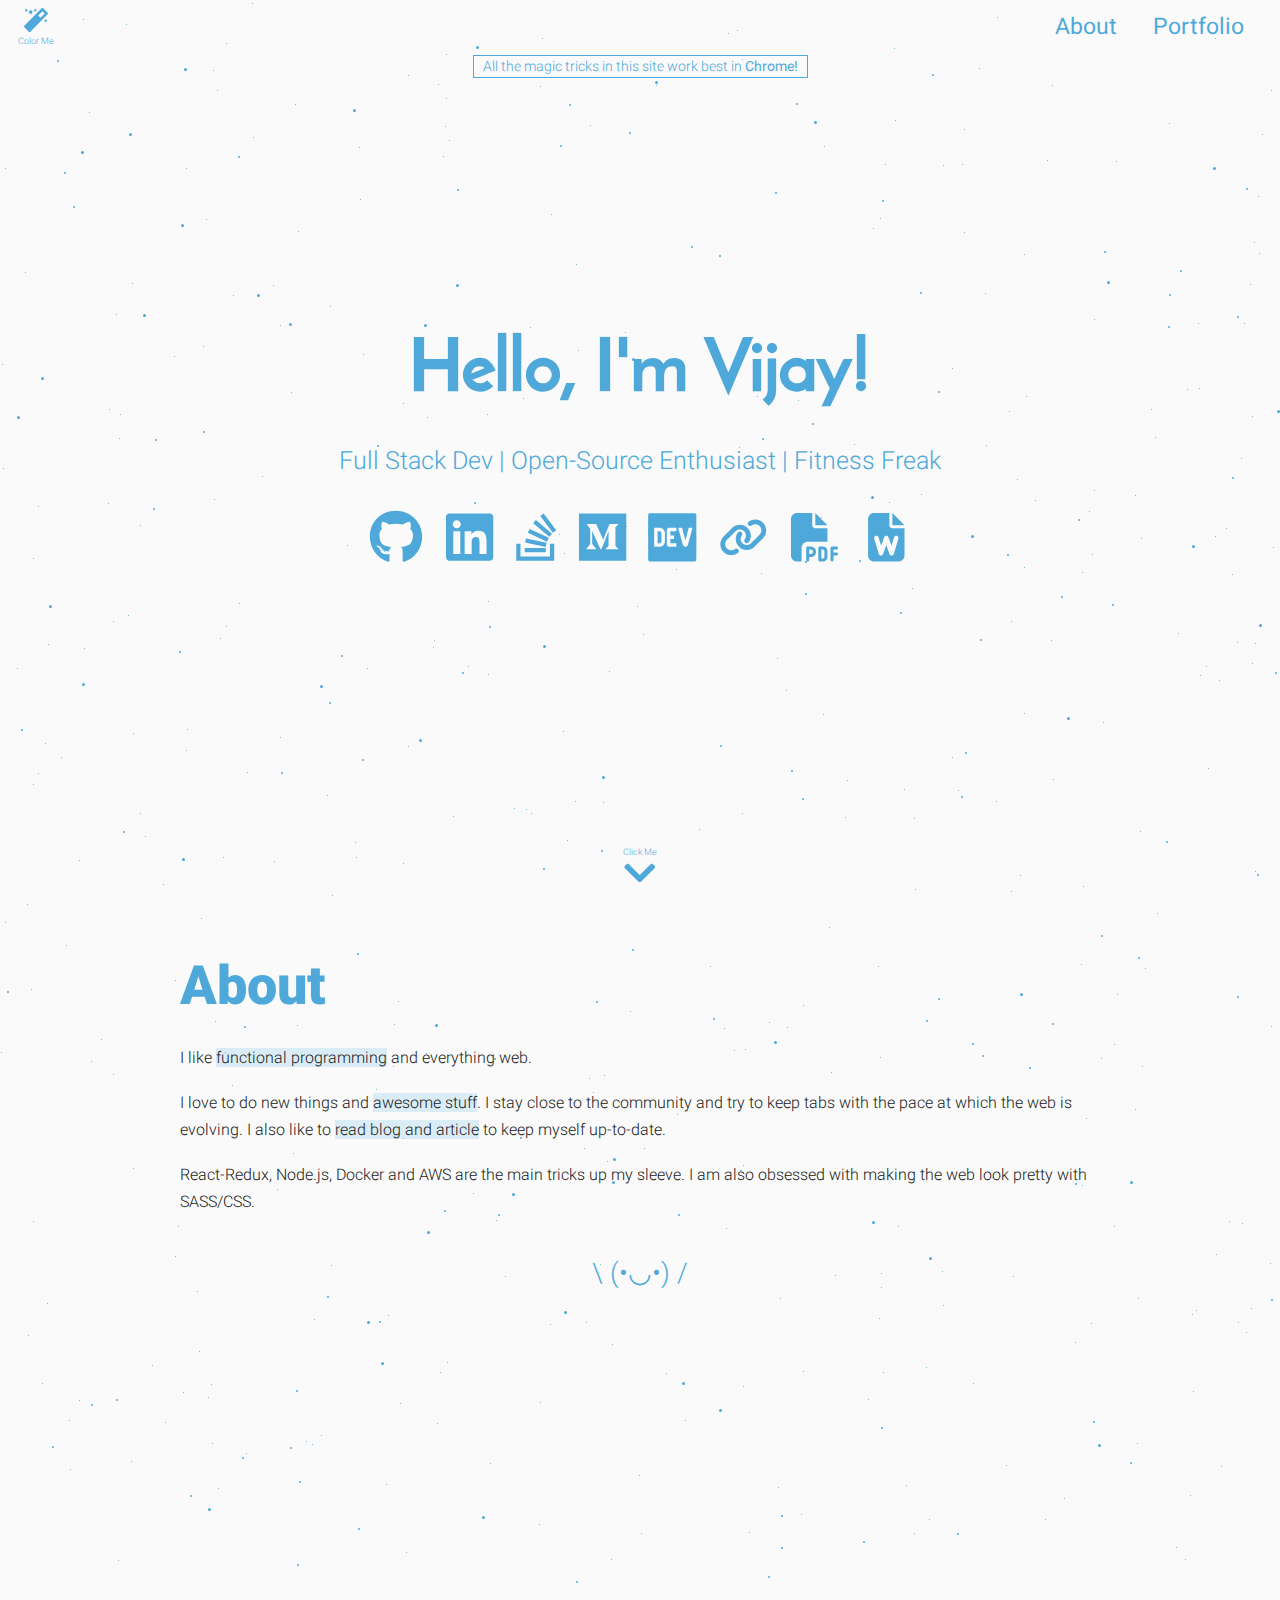
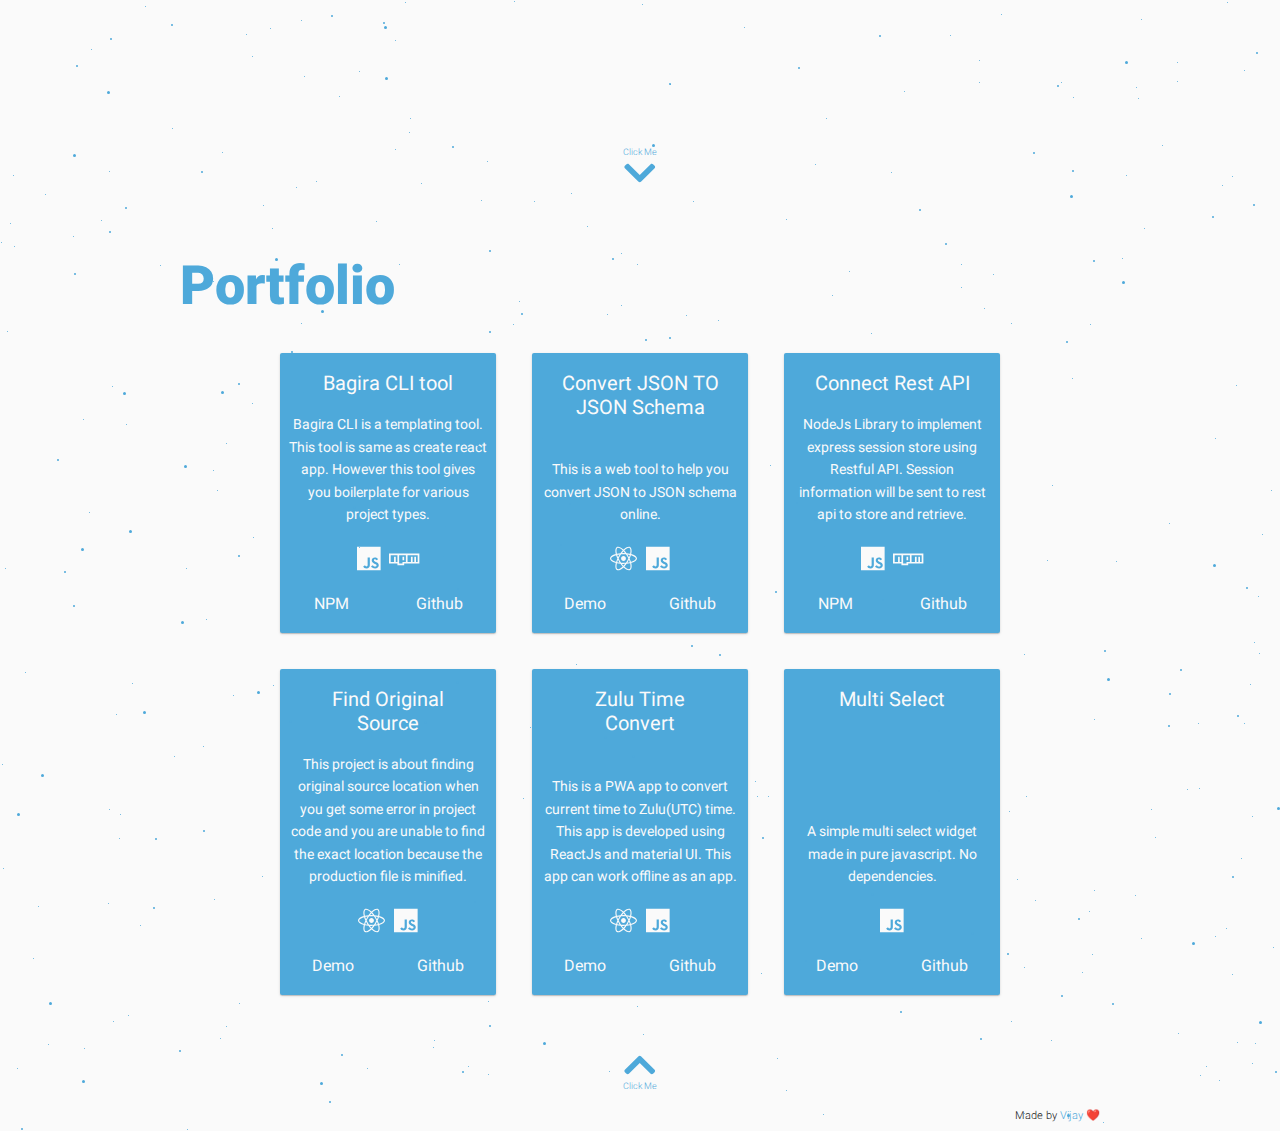
==== commit b150eafe: "Updated Resume" ====
--- a/index.html
+++ b/index.html
@@ -1 +1,5 @@
-<!DOCTYPE html><html lang="en"><head><meta charset="utf-8"><meta name="viewport" content="width=device-width,initial-scale=1,shrink-to-fit=no"><meta name="theme-color" content="#000000"><script>!function(e,t,a,n,g){e[n]=e[n]||[],e[n].push({"gtm.start":(new Date).getTime(),event:"gtm.js"});var m=t.getElementsByTagName(a)[0],r=t.createElement(a);r.async=!0,r.src="https://www.googletagmanager.com/gtm.js?id=GTM-W76TXZW",m.parentNode.insertBefore(r,m)}(window,document,"script","dataLayer")</script><link rel="manifest" href="/manifest.json"><link rel="shortcut icon" href="/favicon.ico"><title>Vijay Yadav | Full Stack Dev</title><link href="/main.2e0ed9c6.css" rel="stylesheet"></head><body><noscript><iframe src="https://www.googletagmanager.com/ns.html?id=GTM-W76TXZW" height="0" width="0" style="display:none;visibility:hidden"></iframe></noscript><noscript>You need to enable JavaScript to run this app.</noscript><div id="root"></div><script type="text/javascript" src="/main.64531d11.js"></script></body></html>+<!DOCTYPE html><html lang="en"><head><meta charSet="utf-8"/><title>Vijay Yadav - Portfolio</title><meta name="viewport" content="initial-scale=1.0, width=device-width"/><meta name="theme-color" content="#fff"/><meta name="description" content="Portfolio of Vijay Yadav. Here you can see my projects and social media"/><meta name="next-head-count" content="5"/><link rel="manifest" href="/manifest.json"/><link rel="apple-touch-icon" href="/icon.png"/><link rel="preload" href="/_next/static/css/11db10d6ec06add6.css" as="style"/><link rel="stylesheet" href="/_next/static/css/11db10d6ec06add6.css" data-n-g=""/><noscript data-n-css=""></noscript><script defer="" nomodule="" src="/_next/static/chunks/polyfills-5cd94c89d3acac5f.js"></script><script src="/_next/static/chunks/webpack-9b312e20a4e32339.js" defer=""></script><script src="/_next/static/chunks/framework-fc97f3f1282ce3ed.js" defer=""></script><script src="/_next/static/chunks/main-45682f16cbe9c4fd.js" defer=""></script><script src="/_next/static/chunks/pages/_app-0704f660ca4be585.js" defer=""></script><script src="/_next/static/chunks/948-cb6dcfd8483151cd.js" defer=""></script><script src="/_next/static/chunks/pages/index-97c454d88fe6f147.js" defer=""></script><script src="/_next/static/IGxczwkPeDGQOvSt0p-7z/_buildManifest.js" defer=""></script><script src="/_next/static/IGxczwkPeDGQOvSt0p-7z/_ssgManifest.js" defer=""></script><script src="/_next/static/IGxczwkPeDGQOvSt0p-7z/_middlewareManifest.js" defer=""></script><style id="__jsx-3119272672">body.jsx-3119272672{background-color:#FAFAFA;body, h1, h2, h3, h4, h5, h6, p, ol, ul {
+            color: #202121
+          }</style><style id="__jsx-576025342">.menu__item.jsx-576025342:hover{border-bottom:2px solid #4ea9da}</style><style id="__jsx-2278035973">.highlight.jsx-2278035973{background-color:#daedf7}.jsx-2278035973::-moz-selection{background-color:#daedf7}.jsx-2278035973::selection{background-color:#daedf7}</style><style id="__jsx-1011897220">.portfolio-item.jsx-1011897220{background-color:#4ea9da;color:#FAFAFA}.portfolio-item.jsx-1011897220 a.jsx-1011897220{color:#FAFAFA}.portfolio-item__links.jsx-1011897220 a.jsx-1011897220:hover{border-bottom:2px solid #FAFAFA}</style><style id="__jsx-555986361">.portfolio-item.jsx-555986361 .portfolio-item__links.jsx-555986361 a.jsx-555986361{color:#FAFAFA}.portfolio-item.jsx-555986361 .portfolio-item__links.jsx-555986361 a.jsx-555986361:hover{border-bottom:2px solid #FAFAFA}</style><style id="__jsx-4264821828">.menu__item.jsx-4264821828:hover{border-bottom:2px solid #3dc0b0}</style><style id="__jsx-837958981">.highlight.jsx-837958981{background-color:#d7f2ef}.jsx-837958981::-moz-selection{background-color:#d7f2ef}.jsx-837958981::selection{background-color:#d7f2ef}</style><style id="__jsx-3300572926">.portfolio-item.jsx-3300572926{background-color:#3dc0b0;color:#FAFAFA}.portfolio-item.jsx-3300572926 a.jsx-3300572926{color:#FAFAFA}.portfolio-item__links.jsx-3300572926 a.jsx-3300572926:hover{border-bottom:2px solid #FAFAFA}</style></head><body><style id="__jsx-3119272672">body.jsx-3119272672{background-color:#FAFAFA;body, h1, h2, h3, h4, h5, h6, p, ol, ul {
+            color: #202121
+          }</style><style id="__jsx-576025342">.menu__item.jsx-576025342:hover{border-bottom:2px solid #4ea9da}</style><style id="__jsx-2278035973">.highlight.jsx-2278035973{background-color:#daedf7}.jsx-2278035973::-moz-selection{background-color:#daedf7}.jsx-2278035973::selection{background-color:#daedf7}</style><style id="__jsx-1011897220">.portfolio-item.jsx-1011897220{background-color:#4ea9da;color:#FAFAFA}.portfolio-item.jsx-1011897220 a.jsx-1011897220{color:#FAFAFA}.portfolio-item__links.jsx-1011897220 a.jsx-1011897220:hover{border-bottom:2px solid #FAFAFA}</style><style id="__jsx-555986361">.portfolio-item.jsx-555986361 .portfolio-item__links.jsx-555986361 a.jsx-555986361{color:#FAFAFA}.portfolio-item.jsx-555986361 .portfolio-item__links.jsx-555986361 a.jsx-555986361:hover{border-bottom:2px solid #FAFAFA}</style><style id="__jsx-4264821828">.menu__item.jsx-4264821828:hover{border-bottom:2px solid #3dc0b0}</style><style id="__jsx-837958981">.highlight.jsx-837958981{background-color:#d7f2ef}.jsx-837958981::-moz-selection{background-color:#d7f2ef}.jsx-837958981::selection{background-color:#d7f2ef}</style><style id="__jsx-3300572926">.portfolio-item.jsx-3300572926{background-color:#3dc0b0;color:#FAFAFA}.portfolio-item.jsx-3300572926 a.jsx-3300572926{color:#FAFAFA}.portfolio-item__links.jsx-3300572926 a.jsx-3300572926:hover{border-bottom:2px solid #FAFAFA}</style><div id="__next"><div class="jsx-3119272672 theme-switcher"><div class="browser"><div class="parallax" style="color:#4ea9da"><div id="stars1"></div><div id="stars2"></div><div id="stars3"></div></div></div><div style="background-color:#FAFAFA" class="landing-page"><nav style="background-color:#FAFAFA;color:#4ea9da" class="jsx-576025342 "><div class="jsx-576025342 magic-wand bounce-xy"><button href="#" class="jsx-576025342 fas fa-magic fa-lg"></button><div class="jsx-576025342 magic-text">Color Me</div></div><div class="jsx-576025342 menu"><div class="jsx-576025342 menu__item active">About</div><div class="jsx-576025342 menu__item">Portfolio</div></div></nav><main style="color:#4ea9da"><div class="browser-notes"><div class="browser"><span>All the magic tricks in this site work best in <!-- --><b>Chrome!</b></span></div></div><div class="intro-wrapper"><div class="intro-name">Hello, I&#x27;m Vijay!</div><div class="tagline">Full Stack Dev | Open-Source Enthusiast | Fitness Freak</div><div class="social-icons animate-icons"><a aria-label="Github profile" target="_blank" rel="noopener noreferrer" href="https://github.com/vijayyadav1002" style="color:#4ea9da"><i class="fab fa-github"></i></a><a aria-label="LinkedIn profile" target="_blank" rel="noopener noreferrer" href="https://www.linkedin.com/in/vijay-yadav-6b2060166/" style="color:#4ea9da"><i class="fab fa-linkedin"></i></a><a aria-label="Stackoverflow profile" target="_blank" rel="noopener noreferrer" href="https://stackoverflow.com/users/3151552/vijay-yadav?tab=profile" style="color:#4ea9da"><i class="fab fa-stack-overflow"></i></a><a aria-label="Medium profile" target="_blank" rel="noopener noreferrer" href="https://medium.com/@vijayyadav1002" style="color:#4ea9da"><i class="fab fa-medium"></i></a><a aria-label="Devto profile" class="devto" target="_blank" rel="noopener noreferrer" href="https://dev.to/vijayyadav1002"><svg viewBox="0 0 408 410"><path style="fill:#4ea9da" d="M10.5 2.5C5.6 4.2 2.4 7.8 1 12.9.3 15.6.1 77.2.2 207.1.5 396.6.5 397.5 2.5 401c1.2 1.9 3.6 4.3 5.5 5.5 3.5 2 4.2 2 196 2s192.5 0 196-2c1.9-1.2 4.3-3.6 5.5-5.5 2-3.5 2-4.2 2-196s0-192.5-2-196c-1.2-1.9-3.6-4.3-5.5-5.5-3.5-2-4.4-2-194.5-2.2-162.9-.2-191.6 0-195 1.2zm96.8 124c9 1.9 15.5 5.6 22.2 12.6 6.1 6.4 9.9 13.7 11.5 21.9 1.3 6.9 1.3 81.1 0 88.1-3.4 18.2-18.9 32.4-38.1 34.9-4 .5-17.4 1-29.6 1H51V125h24.8c17.6 0 26.6.4 31.5 1.5zm130.7 13V154h-51v36h31v29h-31l.2 18.2.3 18.3 25.3.3 25.2.2v29h-29.5c-32.8 0-37.9-.6-43.1-5.2-7.3-6.4-6.9-2.3-7.2-72.6-.2-43.8.1-64.5.8-67.3 1.4-5.2 7.3-11.6 12.5-13.4 3.1-1.1 10.9-1.4 35.3-1.5H238v14.5zm48.9-12.3c.4 1.3 6.8 25.6 14.2 54 7.4 28.5 13.6 51.2 13.8 50.5.3-.7 6.6-24.8 14.1-53.7l13.7-52.5 15.6-.3c11.8-.2 15.7.1 15.7 1s-34.6 132.4-36.6 139c-1.4 4.6-8.9 14-13.1 16.5-5.3 3-13.1 3.5-17.9 1-4.3-2.2-10-8.8-12.9-15-1.8-3.8-31.2-112-38-140l-.7-2.7h15.6c15.3 0 15.7 0 16.5 2.2z"></path><path style="fill:#4ea9da" d="M80 205v51.2l10.3-.4c8.9-.3 10.8-.7 14.8-3 7.8-4.6 7.9-4.9 7.9-48.4 0-42.4 0-42.4-7.3-47.2-3.6-2.4-5.1-2.7-14.9-3.1l-10.8-.3V205z"></path></svg></a><a aria-label="Html Resume" class="devto" target="_blank" rel="noopener noreferrer" href="/resume.html"><svg xmlns="http://www.w3.org/2000/svg" viewBox="0 0 640 512"><path style="fill:#4ea9da" d="M579.8 267.7c56.5-56.5 56.5-148 0-204.5c-50-50-128.8-56.5-186.3-15.4l-1.6 1.1c-14.4 10.3-17.7 30.3-7.4 44.6s30.3 17.7 44.6 7.4l1.6-1.1c32.1-22.9 76-19.3 103.8 8.6c31.5 31.5 31.5 82.5 0 114L422.3 334.8c-31.5 31.5-82.5 31.5-114 0c-27.9-27.9-31.5-71.8-8.6-103.8l1.1-1.6c10.3-14.4 6.9-34.4-7.4-44.6s-34.4-6.9-44.6 7.4l-1.1 1.6C206.5 251.2 213 330 263 380c56.5 56.5 148 56.5 204.5 0L579.8 267.7zM60.2 244.3c-56.5 56.5-56.5 148 0 204.5c50 50 128.8 56.5 186.3 15.4l1.6-1.1c14.4-10.3 17.7-30.3 7.4-44.6s-30.3-17.7-44.6-7.4l-1.6 1.1c-32.1 22.9-76 19.3-103.8-8.6C74 372 74 321 105.5 289.5L217.7 177.2c31.5-31.5 82.5-31.5 114 0c27.9 27.9 31.5 71.8 8.6 103.9l-1.1 1.6c-10.3 14.4-6.9 34.4 7.4 44.6s34.4 6.9 44.6-7.4l1.1-1.6C433.5 260.8 427 182 377 132c-56.5-56.5-148-56.5-204.5 0L60.2 244.3z"></path></svg></a><a aria-label="PDF Resume" class="devto" target="_blank" rel="noopener noreferrer" href="/vijay_yadav_resume.pdf"><svg xmlns="http://www.w3.org/2000/svg" viewBox="0 0 512 512"><path style="fill:#4ea9da" d="M0 64C0 28.7 28.7 0 64 0L224 0l0 128c0 17.7 14.3 32 32 32l128 0 0 144-208 0c-35.3 0-64 28.7-64 64l0 144-48 0c-35.3 0-64-28.7-64-64L0 64zm384 64l-128 0L256 0 384 128zM176 352l32 0c30.9 0 56 25.1 56 56s-25.1 56-56 56l-16 0 0 32c0 8.8-7.2 16-16 16s-16-7.2-16-16l0-48 0-80c0-8.8 7.2-16 16-16zm32 80c13.3 0 24-10.7 24-24s-10.7-24-24-24l-16 0 0 48 16 0zm96-80l32 0c26.5 0 48 21.5 48 48l0 64c0 26.5-21.5 48-48 48l-32 0c-8.8 0-16-7.2-16-16l0-128c0-8.8 7.2-16 16-16zm32 128c8.8 0 16-7.2 16-16l0-64c0-8.8-7.2-16-16-16l-16 0 0 96 16 0zm80-112c0-8.8 7.2-16 16-16l48 0c8.8 0 16 7.2 16 16s-7.2 16-16 16l-32 0 0 32 32 0c8.8 0 16 7.2 16 16s-7.2 16-16 16l-32 0 0 48c0 8.8-7.2 16-16 16s-16-7.2-16-16l0-64 0-64z"></path></svg></a><a aria-label="MS WORD Resume" class="devto" target="_blank" rel="noopener noreferrer" href="/vijay_yadav_resume.docx"><svg xmlns="http://www.w3.org/2000/svg" viewBox="0 0 384 512"><path style="fill:#4ea9da" d="M64 0C28.7 0 0 28.7 0 64L0 448c0 35.3 28.7 64 64 64l256 0c35.3 0 64-28.7 64-64l0-288-128 0c-17.7 0-32-14.3-32-32L224 0 64 0zM256 0l0 128 128 0L256 0zM111 257.1l26.8 89.2 31.6-90.3c3.4-9.6 12.5-16.1 22.7-16.1s19.3 6.4 22.7 16.1l31.6 90.3L273 257.1c3.8-12.7 17.2-19.9 29.9-16.1s19.9 17.2 16.1 29.9l-48 160c-3 10-12 16.9-22.4 17.1s-19.8-6.2-23.2-16.1L192 336.6l-33.3 95.3c-3.4 9.8-12.8 16.3-23.2 16.1s-19.5-7.1-22.4-17.1l-48-160c-3.8-12.7 3.4-26.1 16.1-29.9s26.1 3.4 29.9 16.1z"></path></svg></a></div></div></main><div class="scroll-to-next"><div class="arrow bounce" style="color:#4ea9da"><div class="scroll-text">Click Me</div><button class="fas fa-chevron-down fa-2x" href="#"></button></div></div></div><div style="background-color:#FAFAFA" class="jsx-2278035973 about-page"><div class="jsx-2278035973 content-grid"><h1 style="color:#4ea9da" class="jsx-2278035973">About</h1><div class="jsx-2278035973 about-wrapper"><div style="color:#202121" class="jsx-2278035973 about-content"><p class="jsx-2278035973">I like <!-- --><span class="jsx-2278035973 highlight">functional programming</span> and everything web.<!-- --></p><p class="jsx-2278035973">I love to do new things and <!-- --> <!-- --><span class="jsx-2278035973 highlight"> awesome stuff</span>. I stay close to the community and try to keep tabs with the pace at which the web is evolving. I also like to<!-- --> <!-- --><span class="jsx-2278035973 highlight">read blog and article</span> to keep myself up-to-date.<!-- --></p><p class="jsx-2278035973">React-Redux, Node.js, Docker and AWS are the main tricks up my sleeve. I am also obsessed with making the web look pretty with SASS/CSS.</p><p style="color:#4ea9da" class="jsx-2278035973 text-emoji">\ (•◡•) /</p></div></div></div><div class="scroll-to-next"><div class="arrow bounce" style="color:#4ea9da"><div class="scroll-text">Click Me</div><button class="fas fa-chevron-down fa-2x" href="#"></button></div></div></div><div class="portfolio-page" style="background-color:#FAFAFA"><div class="content-grid"><h1 style="color:#4ea9da">Portfolio</h1><div class="jsx-1011897220 portfolio-wrapper"><div style="background-color:#4ea9da;color:#FAFAFA" class="jsx-555986361 portfolio-item"><div class="jsx-555986361 portfolio-item__title">Bagira CLI tool</div><div class="jsx-555986361 portfolio-item__desc">Bagira CLI is a templating tool. This tool is same as create react app. However this tool gives you boilerplate for various project types.</div><div class="jsx-555986361 portfolio-item__icon"><i class="jsx-555986361 fab fa-js"></i><i class="jsx-555986361 fab fa-npm"></i></div><div class="jsx-555986361 portfolio-item__links"><a target="_blank" rel="noopener noreferrer" href="https://www.npmjs.com/package/@vijayyadav1002/bagira" class="jsx-555986361">NPM</a><a target="_blank" rel="noopener noreferrer" href="https://github.com/vijayyadav1002/bagira" class="jsx-555986361">Github</a></div></div><div style="background-color:#4ea9da;color:#FAFAFA" class="jsx-555986361 portfolio-item"><div class="jsx-555986361 portfolio-item__title">Convert JSON TO JSON Schema</div><div class="jsx-555986361 portfolio-item__desc">This is a web tool to help you convert JSON to JSON schema online.</div><div class="jsx-555986361 portfolio-item__icon"><i class="jsx-555986361 fab fa-react"></i><i class="jsx-555986361 fab fa-js"></i></div><div class="jsx-555986361 portfolio-item__links"><a target="_blank" rel="noopener noreferrer" href="https://json-schema.netlify.app/" class="jsx-555986361">Demo</a><a target="_blank" rel="noopener noreferrer" href="https://github.com/vijayyadav1002/json-schema-converter" class="jsx-555986361">Github</a></div></div><div style="background-color:#4ea9da;color:#FAFAFA" class="jsx-555986361 portfolio-item"><div class="jsx-555986361 portfolio-item__title">Connect Rest API</div><div class="jsx-555986361 portfolio-item__desc">NodeJs Library to implement express session store using Restful API. Session information will be sent to rest api to store and retrieve.</div><div class="jsx-555986361 portfolio-item__icon"><i class="jsx-555986361 fab fa-js"></i><i class="jsx-555986361 fab fa-npm"></i></div><div class="jsx-555986361 portfolio-item__links"><a target="_blank" rel="noopener noreferrer" href="https://www.npmjs.com/package/connect-rest-api" class="jsx-555986361">NPM</a><a target="_blank" rel="noopener noreferrer" href="https://github.com/vijayyadav1002/connect-rest-api" class="jsx-555986361">Github</a></div></div><div style="background-color:#4ea9da;color:#FAFAFA" class="jsx-555986361 portfolio-item"><div class="jsx-555986361 portfolio-item__title">Find Original Source</div><div class="jsx-555986361 portfolio-item__desc">This project is about finding original source location when you get some error in project code and you are unable to find the exact location because the production file is minified.</div><div class="jsx-555986361 portfolio-item__icon"><i class="jsx-555986361 fab fa-react"></i><i class="jsx-555986361 fab fa-js"></i></div><div class="jsx-555986361 portfolio-item__links"><a target="_blank" rel="noopener noreferrer" href="https://find-source.herokuapp.com/" class="jsx-555986361">Demo</a><a target="_blank" rel="noopener noreferrer" href="https://github.com/vijayyadav1002/find-original-source" class="jsx-555986361">Github</a></div></div><div style="background-color:#4ea9da;color:#FAFAFA" class="jsx-555986361 portfolio-item"><div class="jsx-555986361 portfolio-item__title">Zulu Time Convert</div><div class="jsx-555986361 portfolio-item__desc">This is a PWA app to convert current time to Zulu(UTC) time. This app is developed using ReactJs and material UI. This app can work offline as an app.</div><div class="jsx-555986361 portfolio-item__icon"><i class="jsx-555986361 fab fa-react"></i><i class="jsx-555986361 fab fa-js"></i></div><div class="jsx-555986361 portfolio-item__links"><a target="_blank" rel="noopener noreferrer" href="https://zulutime.netlify.app/" class="jsx-555986361">Demo</a><a target="_blank" rel="noopener noreferrer" href="https://github.com/vijayyadav1002/zulutime" class="jsx-555986361">Github</a></div></div><div style="background-color:#4ea9da;color:#FAFAFA" class="jsx-555986361 portfolio-item"><div class="jsx-555986361 portfolio-item__title">Multi Select</div><div class="jsx-555986361 portfolio-item__desc">A simple multi select widget made in pure javascript. No dependencies.</div><div class="jsx-555986361 portfolio-item__icon"><i class="jsx-555986361 fab fa-js"></i></div><div class="jsx-555986361 portfolio-item__links"><a target="_blank" rel="noopener noreferrer" href="http://vijayyadav1002.github.io/multi-select" class="jsx-555986361">Demo</a><a target="_blank" rel="noopener noreferrer" href="https://github.com/vijayyadav1002/multi-select" class="jsx-555986361">Github</a></div></div></div></div><div class="scroll-to-previous"><div class="arrow bounce" style="color:#4ea9da"><button class="fas fa-chevron-up fa-2x" href="#"></button><div class="scroll-text">Click Me</div></div></div></div><div class="scroll-top"><div class="arrow hide" style="color:#4ea9da"><button class="fas fa-angle-double-up fa-2x" href="#"></button><div class="to-top">To Top</div></div></div><footer style="background:#FAFAFA"><div class="content-grid"><div style="color:#202121">Made by <!-- --><a href="https://github.com/vijayyadav1002" target="_blank" rel="noopener noreferrer" style="color:#4ea9da">Vijay</a> <!-- --><span role="img" aria-label="heart">❤️</span></div></div></footer></div></div><script id="__NEXT_DATA__" type="application/json">{"props":{"pageProps":{}},"page":"/","query":{},"buildId":"IGxczwkPeDGQOvSt0p-7z","nextExport":true,"autoExport":true,"isFallback":false,"scriptLoader":[]}</script></body></html>--- a/_next/static/css/11db10d6ec06add6.css
+++ b/_next/static/css/11db10d6ec06add6.css
@@ -0,0 +1 @@
+html{box-sizing:border-box;font-size:14px}*,:after,:before{box-sizing:inherit}body,h1,h2,h3,h4,h5,h6,ol,p,ul{margin:0;padding:0}ol,ul{list-style:none}img{max-width:100%;height:auto}@font-face{font-family:Roboto;font-style:normal;font-weight:100;src:local("Roboto Thin"),local("Roboto-Thin"),url(/_next/static/media/roboto-100.2ecc8bb2.woff2) format("woff2")}@font-face{font-family:Roboto;font-style:normal;font-weight:300;src:local("Roboto Light"),local("Roboto-Light"),url(/_next/static/media/roboto-300.c2ff2053.woff2) format("woff2")}@font-face{font-family:Roboto;font-style:normal;font-weight:400;src:local("Roboto"),local("Roboto-Regular"),url(/_next/static/media/roboto-400.3cdcfe42.woff2) format("woff2")}@font-face{font-family:Roboto;font-style:normal;font-weight:900;src:local("Roboto Black"),local("Roboto-Black"),url(/_next/static/media/roboto-900.78bd695e.woff2) format("woff2")}@font-face{font-family:Reem Kufi;font-style:normal;font-weight:400;src:local("Reem Kufi Regular"),local("ReemKufi-Regular"),url(/_next/static/media/reem-kufi-v4-latin-regular.c0fe21e4.woff2) format("woff2"),url(/_next/static/media/reem-kufi-v4-latin-regular.d578140e.woff) format("woff")}html{font-size:12px}@media(min-width:376px){html{font-size:14px}}@media(min-width:426px){html{font-size:16px}}@media(min-width:769px){html{font-size:18px}}@media(min-width:1440px){html{font-size:20px}}body,h1,h2,h3,h4,h5,h6,ol,p,ul{font-family:Roboto,sans-serif;font-weight:300}h1{font-weight:900}.content-grid{margin:0 auto;width:calc(100% - 5rem)}@media(min-width:426px){.content-grid{width:calc(100% - 5rem)}}@media(min-width:769px){.content-grid{width:calc(100% - 10rem)}}@media(min-width:1025px){.content-grid{width:calc(100% - 20rem)}}::-webkit-scrollbar{display:none}a{text-decoration:none}nav{position:fixed;top:0;width:100%;height:3rem;display:flex;align-items:center;justify-content:flex-end}@media(max-width:425px){nav{height:4rem}}nav .magic-wand{cursor:pointer;justify-self:flex-start;margin-left:1rem;display:flex;flex-direction:column;align-items:center}nav .magic-wand .magic-text{text-align:center;font-size:.5rem;padding-top:.25rem}nav .magic-wand.bounce-xy{animation:bounce-xy 2s infinite}@keyframes bounce-xy{0%,20%,50%,80%,to{transform:translateY(0) translateX(0)}40%{transform:translateY(2px) translateX(2px)}60%{transform:translateY(1px) translateX(1px)}}nav .menu{margin-right:1rem;display:flex;flex:1 1;justify-content:flex-end}nav .menu__item{padding:.25rem 0;margin:0 1rem;font-size:1.25rem;font-weight:400;border-bottom:2px solid transparent}nav .menu__item:hover{cursor:pointer}footer{padding:.5rem 0;text-align:right;font-size:.625rem}.scroll-top{position:fixed;bottom:0;right:0;cursor:pointer}.scroll-top .arrow{text-align:center;margin:0 auto;padding:.5rem 1rem}.scroll-top .arrow .to-top{text-align:center;font-size:.5rem;padding-top:.125rem}.scroll-top .hide{display:none}.scroll-to-next{cursor:pointer}.scroll-to-next .arrow{text-align:center;margin:0 auto;padding-bottom:.5rem}.scroll-to-next .arrow .scroll-text{text-align:center;font-size:.5rem;margin-bottom:-.125rem}.scroll-to-next .bounce{animation:bounce 2s infinite}.portfolio-page{padding-top:2rem;min-height:100vh;display:flex;flex:0 1 auto;flex-direction:column;justify-content:center}@media(max-width:425px){.portfolio-page{padding-top:3rem}}.portfolio-page h1{padding:1rem 0;font-size:3rem}.portfolio-page .content-grid{flex:auto}.portfolio-page .portfolio-wrapper{display:flex;flex-wrap:wrap;justify-content:center}@media(max-width:425px){.portfolio-page .portfolio-wrapper{flex-direction:column;align-items:center}}.portfolio-item{display:flex;flex-direction:column;border-radius:2px;transition:box-shadow .25s;box-shadow:0 1px 1px 0 rgba(0,0,0,.14),0 1px 3px 0 rgba(0,0,0,.12),0 2px 1px -2px rgba(0,0,0,.2);width:12rem;margin:1rem}@media(max-width:425px){.portfolio-item{width:15rem}}.portfolio-item:hover{box-shadow:0 6px 12px 0 rgba(0,0,0,.2)}.portfolio-item__title{flex:1 1;padding:1rem 1.5rem;font-size:1.125rem;font-weight:400;text-align:center}@media(max-width:425px){.portfolio-item__title{font-size:1.25rem}}.portfolio-item__desc{display:flex;flex-direction:column;padding:0 .5rem;font-size:.75rem;font-weight:400;text-align:center;line-height:1.25rem}@media(max-width:425px){.portfolio-item__desc{font-size:.875rem}}.portfolio-item__icon{padding:1rem 0;font-size:1.5rem;font-weight:100;text-align:center}.portfolio-item__icon svg{margin:0 .25rem}.portfolio-item__links{padding:0 0 .75rem;display:flex;justify-content:space-around;font-size:.875rem;font-weight:400}.portfolio-item__links a{padding-bottom:.25rem;border-bottom:2px solid transparent}.portfolio-item__links a:hover{cursor:pointer;border-bottom-color:inherit;border-bottom-style:solid;border-bottom-width:2px}.landing-page{min-height:100vh;flex:0 1 auto;flex-direction:column}.landing-page,.landing-page main{display:flex;justify-content:center}.landing-page main{flex:1 0 auto;flex-direction:column;padding:3.25rem 1.5rem 1rem;text-align:center}@media(max-width:425px){.landing-page main{padding:4.25rem 1.5rem 1rem}}.landing-page main .intro-wrapper{flex:auto;display:flex;flex-direction:column;justify-content:center;text-align:center}.landing-page main .intro-wrapper>.intro-name{font-family:Reem Kufi,sans-serif;font-size:4rem;font-weight:700;line-height:4rem;padding-bottom:1rem}@media(max-width:425px){.landing-page main .intro-wrapper>.intro-name{font-size:3rem;line-height:3.5rem}}.landing-page main .intro-wrapper>.tagline{font-size:1.375rem;margin:1.5rem 0;font-weight:300}@media(max-width:425px){.landing-page main .intro-wrapper>.tagline{font-size:1.25rem}}.landing-page main .browser-notes{font-size:.75rem}.landing-page main .browser-notes span{border-width:1px;border-style:solid;padding:.125rem .5rem}.social-icons{padding:.25rem 0;font-size:3rem}@media(max-width:425px){.social-icons{font-size:2.5rem}}.social-icons a{padding:0 .625rem}.social-icons a.devto svg{margin-bottom:-.25rem;width:2.7rem;height:2.7rem}@media(max-width:425px){.social-icons a.devto svg{margin-bottom:-.225rem;width:2.25rem;height:2.25rem}}.social-icons.animate-icons a{display:inline-block;transform:perspective(1px) translateZ(0);box-shadow:0 0 1px transparent}.social-icons.animate-icons a:active,.social-icons.animate-icons a:focus,.social-icons.animate-icons a:hover{animation-name:icon-wobble;animation-duration:.75s;animation-timing-function:ease-in-out;animation-iteration-count:1}@keyframes icon-wobble{25%{transform:translateY(-8px)}50%{transform:translateY(0)}75%{transform:translateY(-4px)}to{transform:translateY(0)}}.about-page{padding-top:2rem;min-height:100vh;display:flex;flex:0 1 auto;flex-direction:column;justify-content:center}@media(max-width:425px){.about-page{padding-top:3rem}}.about-page h1{padding:1rem 0;font-size:3rem}.about-page .content-grid{flex:auto}.about-page .about-wrapper .about-content{font-size:.875rem;line-height:1.5rem}@media(max-width:425px){.about-page .about-wrapper .about-content{font-size:1rem}}.about-page .about-wrapper .about-content p{font-weight:300;padding:.5rem 0}.about-page .about-wrapper .about-content .text-emoji{padding:2rem 0;font-size:1.5rem;font-weight:300;text-align:center}.parallax{position:fixed;z-index:1}.parallax #stars1{animation:animStar 150s linear infinite}.parallax #stars1,.parallax #stars1:after{width:1px;height:1px;border-radius:50%;background:transparent;box-shadow:1921px 1592px,183px 1392px,199px 1351px,133px 1168px,1515px 323px,262px 476px,1613px 1378px,406px 1552px,113px 621px,1994px 1466px,726px 1228px,961px 1864px,803px 1371px,438px 84px,376px 1089px,1854px 1677px,1494px 1435px,291px 392px,1075px 1342px,440px 1372px,559px 534px,394px 1024px,670px 1684px,914px 818px,1302px 301px,757px 396px,1024px 713px,1262px 134px,339px 1696px,1045px 1519px,356px 857px,481px 1800px,1913px 545px,829px 927px,514px 808px,1244px 1670px,1494px 883px,116px 314px,197px 1291px,1006px 1465px,1280px 1247px,1863px 469px,1430px 2px,1591px 1186px,770px 65px,1052px 85px,1141px 538px,1747px 831px,1587px 715px,272px 1828px,1368px 1099px,45px 1794px,331px 1265px,1341px 382px,1445px 534px,437px 1423px,5px 922px,163px 884px,1457px 1580px,1053px 779px,1939px 598px,743px 1165px,1976px 734px,449px 140px,1654px 1577px,1813px 245px,1754px 1587px,873px 228px,174px 356px,777px 658px,487px 1761px,3px 468px,220px 638px,1809px 1363px,1568px 531px,1255px 643px,252px 3px,739px 447px,165px 1422px,120px 414px,1786px 371px,1885px 1321px,883px 1372px,1694px 997px,1393px 542px,1417px 1975px,879px 1318px,208px 1397px,1138px 1298px,1547px 1951px,534px 1801px,79px 1400px,218px 1488px,912px 588px,1072px 1978px,589px 1078px,363px 354px,1835px 1930px,178px 1226px,1273px 547px,1940px 381px,626px 526px,13px 1775px,1735px 1349px,434px 640px,786px 690px,1348px 1528px,1169px 123px,1517px 1317px,128px 615px,835px 1275px,280px 737px,1547px 1833px,1921px 1700px,1490px 619px,1244px 323px,666px 1373px,1281px 454px,1348px 1244px,519px 1901px,1852px 494px,1293px 1736px,744px 1627px,409px 1732px,1308px 809px,1990px 235px,881px 1287px,1047px 160px,316px 1781px,710px 966px,880px 218px,1530px 1740px,1086px 1118px,1984px 990px,1979px 1519px,1619px 303px,1840px 1423px,961px 1887px,1542px 252px,1854px 1500px,1011px 621px,1368px 1804px,1622px 63px,1219px 680px,27px 904px,1986px 726px,593px 1092px,1600px 1068px,881px 1273px,1733px 1208px,1834px 744px,926px 1367px,1689px 1134px,1246px 1332px,600px 1264px,540px 86px,314px 1319px,1516px 1658px,1384px 1963px,1433px 1214px,303px 1992px,641px 1533px,880px 1057px,101px 1039px,388px 1315px,1252px 663px,201px 918px,186px 168px,1196px 1310px,28px 1335px,212px 1443px,1976px 893px,408px 746px,225px 1052px,1888px 853px,1939px 1922px,621px 1905px,1759px 1537px,742px 59px,403px 403px,1417px 872px,10px 1823px,699px 829px,1656px 1202px,724px 1028px,979px 1660px,395px 1640px,496px 1220px,1973px 487px,1190px 1495px,845px 817px,73px 1836px,824px 146px,1464px 1994px,1862px 852px,223px 857px,1530px 325px,979px 1682px,1877px 1136px,1777px 1017px,1804px 1933px,1024px 567px,1185px 1559px,1103px 722px,1696px 1415px,488px 601px,639px 1475px,1969px 234px,1001px 1614px,229px 1881px,70px 1469px,1144px 1828px,1754px 113px,1899px 1716px,101px 1820px,1399px 60px,821px 517px,1064px 1498px,1024px 254px,786px 1819px,895px 120px,1208px 768px,1117px 994px,992px 1177px,1701px 1535px,38px 506px,734px 1050px,1326px 896px,1090px 1924px,14px 1846px,1396px 264px,1509px 787px,1934px 1075px,607px 1914px,1821px 1838px,1872px 1222px,1344px 657px,482px 1956px,656px 85px,803px 1005px,1319px 1957px,293px 1153px,1368px 607px,1468px 346px,1229px 1221px,587px 1826px,1258px 196px,1629px 407px,113px 1074px,1332px 305px,132px 283px,943px 165px,321px 1435px,1242px 1223px,133px 733px,1845px 404px,304px 1676px,979px 68px,33px 1221px,1155px 437px,1162px 1745px,1468px 1589px,1873px 1197px,42px 1383px,1843px 1327px,1270px 1263px,330px 306px,108px 503px,1533px 184px,1271px 90px,1624px 1486px,1674px 1978px,958px 790px,575px 801px,1468px 1634px,1346px 915px,1296px 1724px,222px 1752px,693px 1801px,952px 368px,427px 417px,1091px 1323px,1574px 330px,540px 1402px,630px 1011px,172px 1728px,563px 731px,213px 70px,1082px 572px,1198px 323px,826px 1718px,898px 1226px,1376px 1993px,83px 19px,1369px 443px,1192px 1314px,603px 802px,1035px 500px,1930px 390px,1328px 224px,514px 1601px,1875px 984px,1703px 1530px,295px 104px,576px 264px,175px 1256px,152px 1365px,386px 1484px,685px 1420px,187px 729px,1446px 1741px,1729px 48px,1555px 348px,513px 1924px,118px 1560px,1405px 1140px,1017px 479px,247px 772px,1280px 1238px,1669px 1037px,1993px 1044px,1215px 536px,119px 438px,1873px 1071px,943px 1305px,1436px 458px,1525px 1392px,1450px 508px,1465px 184px,1291px 1202px,677px 1114px,1940px 1001px,832px 1895px,906px 1485px,1313px 851px,1523px 1004px,91px 1061px,1402px 1123px,359px 147px,1222px 1785px,1472px 1188px,1319px 221px,359px 1671px,1081px 964px,1051px 640px,1450px 1574px,1724px 876px,145px 1606px,203px 346px,447px 1362px,567px 840px,274px 861px,1px 1842px,296px 1787px,1237px 642px,571px 1793px,1782px 1435px,1664px 1912px,1287px 1391px,1216px 1254px,1061px 1682px,347px 545px,1890px 622px,780px 1298px,625px 332px,69px 1420px,1843px 1566px,637px 606px,1771px 1995px,1092px 554px,718px 1920px,1206px 666px,1915px 135px,1722px 583px,539px 1524px,761px 573px,1427px 1677px,1011px 891px,1215px 38px,273px 285px,737px 30px,140px 813px,109px 409px,410px 1718px,1594px 1164px,1698px 1103px,590px 125px,47px 1303px,1145px 968px,1073px 1697px,301px 1923px,1903px 1010px,66px 945px,986px 445px,48px 644px,1959px 915px,226px 43px,1141px 1619px,395px 1749px,871px 1933px,768px 396px,1565px 1177px,1157px 913px,755px 381px,360px 199px,487px 414px,1400px 1822px,1941px 668px,1241px 458px,1909px 1455px,942px 1271px,232px 1085px,1674px 879px,878px 966px,1565px 963px,1964px 851px,1255px 871px,849px 1871px,1866px 1524px,1193px 1391px,564px 553px,403px 863px,249px 1893px,1687px 1627px,400px 1403px,794px 524px,1178px 633px,885px 164px,327px 795px,1238px 1322px,1525px 10px,1250px 284px,1020px 875px,1736px 951px,1116px 161px,1838px 1291px,778px 1487px,1309px 1993px,1834px 192px,1463px 1706px,787px 1027px,1911px 1657px,1529px 1790px,1251px 1308px,612px 1344px,621px 1853px,306px 1441px,921px 494px,215px 1021px,468px 666px,332px 895px,1151px 409px,1634px 156px,252px 1656px,1610px 1059px,445px 126px,7px 1931px,894px 48px,1200px 675px,1518px 1409px,1498px 20px,126px 24px,312px 1444px,214px 499px,399px 1864px,1312px 1518px,367px 668px,1536px 1479px,446px 98px,891px 1772px,1177px 1662px,1221px 1466px,1137px 1443px,1431px 1526px,558px 1998px,1761px 257px,175px 980px,1138px 1698px,984px 1908px,408px 75px,490px 1463px,453px 816px,270px 1628px,89px 112px,1428px 598px,637px 1864px,1989px 688px,743px 1386px,823px 714px,1610px 311px,1619px 433px,898px 1954px,586px 1322px,550px 1324px,393px 1066px,915px 889px,1013px 1276px,1356px 521px,376px 1821px,1460px 1253px,355px 842px,1425px 942px,1px 1052px,1575px 824px,769px 1022px,1361px 1582px,1506px 155px,914px 1533px,889px 502px,1670px 731px,5px 168px,644px 1148px,1491px 905px,1565px 1382px,1883px 1174px,952px 757px,1716px 1622px,1602px 399px,1140px 831px,280px 325px,1177px 1681px,1114px 1226px,61px 757px,745px 1049px,1650px 337px,1661px 1066px,1978px 480px,79px 860px,1337px 1732px,1524px 1593px,1510px 349px,1259px 253px,950px 1635px,253px 137px,145px 836px,1727px 48px,604px 1075px,904px 789px,239px 603px,531px 813px,38px 773px,548px 1980px,964px 232px,403px 1138px,1919px 692px,1766px 1157px,263px 1805px,1101px 1058px,1136px 1687px,1955px 853px,1867px 273px,1669px 384px,211px 1384px,904px 1691px,973px 1383px,530px 327px,1317px 1856px,1999px 884px,1949px 843px,1487px 1614px,985px 293px,1866px 231px,1308px 281px,1897px 798px,1578px 816px,578px 350px,443px 156px,1428px 1098px,1135px 495px,213px 1881px,17px 668px,1543px 838px,446px 54px,1187px 389px,1797px 1427px,1395px 1764px,206px 219px,728px 33px,405px 1602px,1089px 511px,962px 164px,1334px 630px,686px 1915px,868px 1399px,433px 647px,1313px 489px,1122px 1858px,297px 1025px,1126px 1775px,676px 569px,1294px 1883px,929px 1519px,1135px 1109px,1948px 810px,1658px 942px,831px 1072px,109px 1771px,505px 1276px,523px 398px,1968px 563px,1082px 1185px,996px 801px,1381px 1215px,643px 634px,421px 1783px,997px 17px,1891px 56px,1142px 1066px,1227px 1602px,1798px 1103px,1666px 5px,277px 1189px,1286px 674px,1232px 574px,217px 90px,473px 1193px,1236px 1985px,1860px 1899px,186px 750px,964px 129px,1608px 713px,1094px 319px,1534px 463px,1553px 1605px,131px 1461px,246px 1634px,1321px 560px,1083px 886px,611px 1559px,1876px 1157px,1176px 1547px,160px 1865px,642px 1604px,1962px 111px,45px 743px,204px 1869px,1199px 388px,1807px 1414px,1528px 448px,84px 648px,1664px 1944px,1741px 1436px,1009px 411px,749px 1532px,1271px 1026px,609px 671px,301px 1620px,1885px 785px,298px 231px,246px 1453px,1884px 1569px,1026px 396px,1252px 416px,1770px 746px,1011px 1923px,1332px 1095px,526px 809px,398px 1001px,1988px 987px,1481px 1207px,1315px 188px,1781px 1415px,1905px 997px,233px 295px,1875px 59px,1254px 242px,33px 784px,226px 626px,1318px 127px,2px 364px,1331px 757px,847px 780px,607px 1161px,31px 989px,1094px 490px,426px 1053px,584px 1148px,801px 1514px,228px 990px,25px 272px,854px 444px,1893px 612px,993px 1874px,1767px 89px,1313px 1796px,742px 813px,1758px 1715px,140px 525px,1620px 1814px,91px 1649px,112px 1986px,488px 674px,1114px 1044px,33px 558px,798px 400px,815px 1764px,542px 38px,551px 214px,1232px 1776px,1226px 528px}.parallax #stars1:after{content:" ";position:absolute;top:2000px}.parallax #stars2{animation:animStar 100s linear infinite}.parallax #stars2,.parallax #stars2:after{width:2px;height:2px;border-radius:50%;background:transparent;box-shadow:1798px 1980px,879px 1634px,116px 1398px,1301px 209px,1791px 189px,645px 1938px,920px 291px,1873px 1046px,1237px 315px,980px 638px,1061px 595px,629px 131px,1180px 269px,560px 144px,338px 1895px,719px 254px,938px 390px,331px 1614px,1454px 716px,1072px 1769px,474px 501px,669px 1682px,1384px 1029px,796px 102px,881px 1426px,1685px 1046px,76px 1664px,805px 592px,1066px 1940px,1990px 676px,1078px 518px,669px 1936px,242px 1456px,327px 1295px,1589px 1215px,1256px 1651px,713px 1017px,1166px 840px,489px 625px,1940px 130px,1878px 1786px,1772px 997px,1670px 185px,805px 560px,1621px 1434px,109px 1830px,1101px 934px,1305px 300px,57px 59px,1444px 1201px,1093px 1420px,1602px 1982px,297px 1563px,1432px 37px,882px 199px,1130px 1461px,1237px 995px,1169px 293px,1057px 1684px,299px 1480px,1461px 1073px,203px 430px,1959px 1984px,1104px 250px,781px 1546px,155px 438px,1959px 350px,1877px 1737px,201px 1770px,1138px 956px,1806px 411px,1583px 143px,932px 73px,1907px 456px,762px 437px,1093px 1859px,812px 422px,1591px 1866px,1703px 1213px,358px 1527px,1168px 325px,1299px 489px,1487px 34px,632px 948px,576px 1580px,900px 611px,462px 671px,238px 1982px,1712px 1709px,520px 1136px,329px 701px,961px 795px,965px 751px,1660px 704px,781px 1514px,678px 1213px,601px 849px,190px 1494px,291px 1950px,1285px 204px,125px 1806px,1568px 1606px,957px 1532px,74px 1872px,1029px 1066px,1635px 198px,457px 188px,1946px 1555px,775px 191px,1913px 16px,1438px 888px,1517px 1331px,379px 1320px,1300px 241px,1422px 1391px,357px 952px,1075px 1182px,919px 1808px,1732px 1406px,863px 1540px,1785px 408px,543px 867px,926px 1019px,498px 1213px,290px 1446px,377px 444px,859px 559px,1275px 671px,281px 771px,489px 1849px,596px 1000px,1007px 553px,1412px 828px,362px 758px,110px 1637px,1505px 1306px,521px 1912px,1449px 403px,1827px 1454px,1321px 1709px,64px 171px,938px 997px,153px 507px,1232px 476px,569px 103px,802px 797px,972px 1042px,1840px 1118px,720px 744px,1052px 1022px,7px 990px,295px 1869px,296px 1389px,1888px 1470px,1977px 1363px,768px 1575px,1212px 1815px,1112px 603px,945px 1842px,171px 1623px,1617px 928px,791px 769px,179px 650px,1975px 1102px,341px 654px,123px 830px,1033px 1751px,91px 1403px,1423px 773px,452px 1745px,1631px 637px,1246px 187px,798px 1666px,1750px 1815px,691px 245px,1257px 873px,1253px 1803px,1626px 905px,1772px 87px,740px 1169px,383px 1621px,444px 1209px,1706px 668px,73px 205px,1271px 1298px,1900px 1467px,1665px 488px,982px 1054px,313px 976px,1855px 490px,52px 1445px,1538px 419px,494px 1057px,238px 155px,489px 1930px,1404px 298px,1968px 1648px,612px 1857px,244px 1025px,21px 728px}.parallax #stars2:after{content:" ";position:absolute;top:2000px}.parallax #stars3{animation:animStar 50s linear infinite}.parallax #stars3,.parallax #stars3:after{width:3px;height:3px;border-radius:50%;background:transparent;box-shadow:1821px 1492px,1213px 164px,1277px 407px,613px 1155px,1125px 1658px,385px 1674px,17px 413px,564px 1308px,275px 1855px,384px 1623px,367px 1318px,612px 1178px,774px 1038px,221px 1988px,682px 1379px,1070px 1792px,814px 118px,73px 1751px,1345px 1304px,49px 602px,1319px 1046px,1401px 162px,1861px 1381px,971px 532px,604px 336px,427px 1228px,1839px 1911px,602px 773px,123px 1989px,1098px 1441px,1485px 116px,381px 1359px,1670px 1884px,632px 355px,1375px 1138px,456px 281px,82px 680px,353px 106px,41px 374px,129px 130px,1704px 1944px,435px 1021px,1067px 714px,1864px 1064px,512px 1190px,1909px 630px,1726px 1559px,184px 65px,1107px 278px,1397px 1769px,476px 43px,1755px 599px,1640px 779px,1490px 1822px,289px 320px,1692px 1127px,143px 311px,1502px 1806px,1808px 935px,1471px 133px,1020px 990px,1300px 1294px,1935px 408px,81px 148px,543px 642px,1929px 1515px,1561px 1604px,1830px 1582px,424px 321px,1799px 1815px,1585px 264px,1122px 1878px,1837px 234px,257px 291px,1884px 1946px,181px 221px,719px 1406px,1660px 355px,1192px 542px,1312px 1143px,1417px 1301px,419px 736px,1747px 1053px,208px 1505px,182px 855px,871px 493px,1379px 503px,1906px 1483px,1349px 1092px,929px 1254px,482px 1513px,107px 1688px,872px 1218px,1259px 621px,321px 1907px,655px 78px,1130px 1178px,1716px 1945px,652px 1741px,320px 682px}.parallax #stars3:after{content:" ";position:absolute;top:2000px}@keyframes animStar{0%{transform:translateY(-2000px)}to{transform:translateY(0)}}.scroll-to-previous{cursor:pointer}.scroll-to-previous .arrow{text-align:center;margin:0 auto;padding-bottom:.5rem}.scroll-to-previous .arrow .scroll-text{text-align:center;font-size:.5rem;margin-top:-.125rem}.scroll-to-previous .bounce{animation:bounce 2s infinite}@keyframes bounce{0%,20%,50%,80%,to{transform:translateY(0)}40%{transform:translateY(-30px)}60%{transform:translateY(-15px)}}--- a/_next/static/css/11db10d6ec06add6.css
+++ b/_next/static/css/11db10d6ec06add6.css
@@ -0,0 +1 @@
+html{box-sizing:border-box;font-size:14px}*,:after,:before{box-sizing:inherit}body,h1,h2,h3,h4,h5,h6,ol,p,ul{margin:0;padding:0}ol,ul{list-style:none}img{max-width:100%;height:auto}@font-face{font-family:Roboto;font-style:normal;font-weight:100;src:local("Roboto Thin"),local("Roboto-Thin"),url(/_next/static/media/roboto-100.2ecc8bb2.woff2) format("woff2")}@font-face{font-family:Roboto;font-style:normal;font-weight:300;src:local("Roboto Light"),local("Roboto-Light"),url(/_next/static/media/roboto-300.c2ff2053.woff2) format("woff2")}@font-face{font-family:Roboto;font-style:normal;font-weight:400;src:local("Roboto"),local("Roboto-Regular"),url(/_next/static/media/roboto-400.3cdcfe42.woff2) format("woff2")}@font-face{font-family:Roboto;font-style:normal;font-weight:900;src:local("Roboto Black"),local("Roboto-Black"),url(/_next/static/media/roboto-900.78bd695e.woff2) format("woff2")}@font-face{font-family:Reem Kufi;font-style:normal;font-weight:400;src:local("Reem Kufi Regular"),local("ReemKufi-Regular"),url(/_next/static/media/reem-kufi-v4-latin-regular.c0fe21e4.woff2) format("woff2"),url(/_next/static/media/reem-kufi-v4-latin-regular.d578140e.woff) format("woff")}html{font-size:12px}@media(min-width:376px){html{font-size:14px}}@media(min-width:426px){html{font-size:16px}}@media(min-width:769px){html{font-size:18px}}@media(min-width:1440px){html{font-size:20px}}body,h1,h2,h3,h4,h5,h6,ol,p,ul{font-family:Roboto,sans-serif;font-weight:300}h1{font-weight:900}.content-grid{margin:0 auto;width:calc(100% - 5rem)}@media(min-width:426px){.content-grid{width:calc(100% - 5rem)}}@media(min-width:769px){.content-grid{width:calc(100% - 10rem)}}@media(min-width:1025px){.content-grid{width:calc(100% - 20rem)}}::-webkit-scrollbar{display:none}a{text-decoration:none}nav{position:fixed;top:0;width:100%;height:3rem;display:flex;align-items:center;justify-content:flex-end}@media(max-width:425px){nav{height:4rem}}nav .magic-wand{cursor:pointer;justify-self:flex-start;margin-left:1rem;display:flex;flex-direction:column;align-items:center}nav .magic-wand .magic-text{text-align:center;font-size:.5rem;padding-top:.25rem}nav .magic-wand.bounce-xy{animation:bounce-xy 2s infinite}@keyframes bounce-xy{0%,20%,50%,80%,to{transform:translateY(0) translateX(0)}40%{transform:translateY(2px) translateX(2px)}60%{transform:translateY(1px) translateX(1px)}}nav .menu{margin-right:1rem;display:flex;flex:1 1;justify-content:flex-end}nav .menu__item{padding:.25rem 0;margin:0 1rem;font-size:1.25rem;font-weight:400;border-bottom:2px solid transparent}nav .menu__item:hover{cursor:pointer}footer{padding:.5rem 0;text-align:right;font-size:.625rem}.scroll-top{position:fixed;bottom:0;right:0;cursor:pointer}.scroll-top .arrow{text-align:center;margin:0 auto;padding:.5rem 1rem}.scroll-top .arrow .to-top{text-align:center;font-size:.5rem;padding-top:.125rem}.scroll-top .hide{display:none}.scroll-to-next{cursor:pointer}.scroll-to-next .arrow{text-align:center;margin:0 auto;padding-bottom:.5rem}.scroll-to-next .arrow .scroll-text{text-align:center;font-size:.5rem;margin-bottom:-.125rem}.scroll-to-next .bounce{animation:bounce 2s infinite}.portfolio-page{padding-top:2rem;min-height:100vh;display:flex;flex:0 1 auto;flex-direction:column;justify-content:center}@media(max-width:425px){.portfolio-page{padding-top:3rem}}.portfolio-page h1{padding:1rem 0;font-size:3rem}.portfolio-page .content-grid{flex:auto}.portfolio-page .portfolio-wrapper{display:flex;flex-wrap:wrap;justify-content:center}@media(max-width:425px){.portfolio-page .portfolio-wrapper{flex-direction:column;align-items:center}}.portfolio-item{display:flex;flex-direction:column;border-radius:2px;transition:box-shadow .25s;box-shadow:0 1px 1px 0 rgba(0,0,0,.14),0 1px 3px 0 rgba(0,0,0,.12),0 2px 1px -2px rgba(0,0,0,.2);width:12rem;margin:1rem}@media(max-width:425px){.portfolio-item{width:15rem}}.portfolio-item:hover{box-shadow:0 6px 12px 0 rgba(0,0,0,.2)}.portfolio-item__title{flex:1 1;padding:1rem 1.5rem;font-size:1.125rem;font-weight:400;text-align:center}@media(max-width:425px){.portfolio-item__title{font-size:1.25rem}}.portfolio-item__desc{display:flex;flex-direction:column;padding:0 .5rem;font-size:.75rem;font-weight:400;text-align:center;line-height:1.25rem}@media(max-width:425px){.portfolio-item__desc{font-size:.875rem}}.portfolio-item__icon{padding:1rem 0;font-size:1.5rem;font-weight:100;text-align:center}.portfolio-item__icon svg{margin:0 .25rem}.portfolio-item__links{padding:0 0 .75rem;display:flex;justify-content:space-around;font-size:.875rem;font-weight:400}.portfolio-item__links a{padding-bottom:.25rem;border-bottom:2px solid transparent}.portfolio-item__links a:hover{cursor:pointer;border-bottom-color:inherit;border-bottom-style:solid;border-bottom-width:2px}.landing-page{min-height:100vh;flex:0 1 auto;flex-direction:column}.landing-page,.landing-page main{display:flex;justify-content:center}.landing-page main{flex:1 0 auto;flex-direction:column;padding:3.25rem 1.5rem 1rem;text-align:center}@media(max-width:425px){.landing-page main{padding:4.25rem 1.5rem 1rem}}.landing-page main .intro-wrapper{flex:auto;display:flex;flex-direction:column;justify-content:center;text-align:center}.landing-page main .intro-wrapper>.intro-name{font-family:Reem Kufi,sans-serif;font-size:4rem;font-weight:700;line-height:4rem;padding-bottom:1rem}@media(max-width:425px){.landing-page main .intro-wrapper>.intro-name{font-size:3rem;line-height:3.5rem}}.landing-page main .intro-wrapper>.tagline{font-size:1.375rem;margin:1.5rem 0;font-weight:300}@media(max-width:425px){.landing-page main .intro-wrapper>.tagline{font-size:1.25rem}}.landing-page main .browser-notes{font-size:.75rem}.landing-page main .browser-notes span{border-width:1px;border-style:solid;padding:.125rem .5rem}.social-icons{padding:.25rem 0;font-size:3rem}@media(max-width:425px){.social-icons{font-size:2.5rem}}.social-icons a{padding:0 .625rem}.social-icons a.devto svg{margin-bottom:-.25rem;width:2.7rem;height:2.7rem}@media(max-width:425px){.social-icons a.devto svg{margin-bottom:-.225rem;width:2.25rem;height:2.25rem}}.social-icons.animate-icons a{display:inline-block;transform:perspective(1px) translateZ(0);box-shadow:0 0 1px transparent}.social-icons.animate-icons a:active,.social-icons.animate-icons a:focus,.social-icons.animate-icons a:hover{animation-name:icon-wobble;animation-duration:.75s;animation-timing-function:ease-in-out;animation-iteration-count:1}@keyframes icon-wobble{25%{transform:translateY(-8px)}50%{transform:translateY(0)}75%{transform:translateY(-4px)}to{transform:translateY(0)}}.about-page{padding-top:2rem;min-height:100vh;display:flex;flex:0 1 auto;flex-direction:column;justify-content:center}@media(max-width:425px){.about-page{padding-top:3rem}}.about-page h1{padding:1rem 0;font-size:3rem}.about-page .content-grid{flex:auto}.about-page .about-wrapper .about-content{font-size:.875rem;line-height:1.5rem}@media(max-width:425px){.about-page .about-wrapper .about-content{font-size:1rem}}.about-page .about-wrapper .about-content p{font-weight:300;padding:.5rem 0}.about-page .about-wrapper .about-content .text-emoji{padding:2rem 0;font-size:1.5rem;font-weight:300;text-align:center}.parallax{position:fixed;z-index:1}.parallax #stars1{animation:animStar 150s linear infinite}.parallax #stars1,.parallax #stars1:after{width:1px;height:1px;border-radius:50%;background:transparent;box-shadow:1921px 1592px,183px 1392px,199px 1351px,133px 1168px,1515px 323px,262px 476px,1613px 1378px,406px 1552px,113px 621px,1994px 1466px,726px 1228px,961px 1864px,803px 1371px,438px 84px,376px 1089px,1854px 1677px,1494px 1435px,291px 392px,1075px 1342px,440px 1372px,559px 534px,394px 1024px,670px 1684px,914px 818px,1302px 301px,757px 396px,1024px 713px,1262px 134px,339px 1696px,1045px 1519px,356px 857px,481px 1800px,1913px 545px,829px 927px,514px 808px,1244px 1670px,1494px 883px,116px 314px,197px 1291px,1006px 1465px,1280px 1247px,1863px 469px,1430px 2px,1591px 1186px,770px 65px,1052px 85px,1141px 538px,1747px 831px,1587px 715px,272px 1828px,1368px 1099px,45px 1794px,331px 1265px,1341px 382px,1445px 534px,437px 1423px,5px 922px,163px 884px,1457px 1580px,1053px 779px,1939px 598px,743px 1165px,1976px 734px,449px 140px,1654px 1577px,1813px 245px,1754px 1587px,873px 228px,174px 356px,777px 658px,487px 1761px,3px 468px,220px 638px,1809px 1363px,1568px 531px,1255px 643px,252px 3px,739px 447px,165px 1422px,120px 414px,1786px 371px,1885px 1321px,883px 1372px,1694px 997px,1393px 542px,1417px 1975px,879px 1318px,208px 1397px,1138px 1298px,1547px 1951px,534px 1801px,79px 1400px,218px 1488px,912px 588px,1072px 1978px,589px 1078px,363px 354px,1835px 1930px,178px 1226px,1273px 547px,1940px 381px,626px 526px,13px 1775px,1735px 1349px,434px 640px,786px 690px,1348px 1528px,1169px 123px,1517px 1317px,128px 615px,835px 1275px,280px 737px,1547px 1833px,1921px 1700px,1490px 619px,1244px 323px,666px 1373px,1281px 454px,1348px 1244px,519px 1901px,1852px 494px,1293px 1736px,744px 1627px,409px 1732px,1308px 809px,1990px 235px,881px 1287px,1047px 160px,316px 1781px,710px 966px,880px 218px,1530px 1740px,1086px 1118px,1984px 990px,1979px 1519px,1619px 303px,1840px 1423px,961px 1887px,1542px 252px,1854px 1500px,1011px 621px,1368px 1804px,1622px 63px,1219px 680px,27px 904px,1986px 726px,593px 1092px,1600px 1068px,881px 1273px,1733px 1208px,1834px 744px,926px 1367px,1689px 1134px,1246px 1332px,600px 1264px,540px 86px,314px 1319px,1516px 1658px,1384px 1963px,1433px 1214px,303px 1992px,641px 1533px,880px 1057px,101px 1039px,388px 1315px,1252px 663px,201px 918px,186px 168px,1196px 1310px,28px 1335px,212px 1443px,1976px 893px,408px 746px,225px 1052px,1888px 853px,1939px 1922px,621px 1905px,1759px 1537px,742px 59px,403px 403px,1417px 872px,10px 1823px,699px 829px,1656px 1202px,724px 1028px,979px 1660px,395px 1640px,496px 1220px,1973px 487px,1190px 1495px,845px 817px,73px 1836px,824px 146px,1464px 1994px,1862px 852px,223px 857px,1530px 325px,979px 1682px,1877px 1136px,1777px 1017px,1804px 1933px,1024px 567px,1185px 1559px,1103px 722px,1696px 1415px,488px 601px,639px 1475px,1969px 234px,1001px 1614px,229px 1881px,70px 1469px,1144px 1828px,1754px 113px,1899px 1716px,101px 1820px,1399px 60px,821px 517px,1064px 1498px,1024px 254px,786px 1819px,895px 120px,1208px 768px,1117px 994px,992px 1177px,1701px 1535px,38px 506px,734px 1050px,1326px 896px,1090px 1924px,14px 1846px,1396px 264px,1509px 787px,1934px 1075px,607px 1914px,1821px 1838px,1872px 1222px,1344px 657px,482px 1956px,656px 85px,803px 1005px,1319px 1957px,293px 1153px,1368px 607px,1468px 346px,1229px 1221px,587px 1826px,1258px 196px,1629px 407px,113px 1074px,1332px 305px,132px 283px,943px 165px,321px 1435px,1242px 1223px,133px 733px,1845px 404px,304px 1676px,979px 68px,33px 1221px,1155px 437px,1162px 1745px,1468px 1589px,1873px 1197px,42px 1383px,1843px 1327px,1270px 1263px,330px 306px,108px 503px,1533px 184px,1271px 90px,1624px 1486px,1674px 1978px,958px 790px,575px 801px,1468px 1634px,1346px 915px,1296px 1724px,222px 1752px,693px 1801px,952px 368px,427px 417px,1091px 1323px,1574px 330px,540px 1402px,630px 1011px,172px 1728px,563px 731px,213px 70px,1082px 572px,1198px 323px,826px 1718px,898px 1226px,1376px 1993px,83px 19px,1369px 443px,1192px 1314px,603px 802px,1035px 500px,1930px 390px,1328px 224px,514px 1601px,1875px 984px,1703px 1530px,295px 104px,576px 264px,175px 1256px,152px 1365px,386px 1484px,685px 1420px,187px 729px,1446px 1741px,1729px 48px,1555px 348px,513px 1924px,118px 1560px,1405px 1140px,1017px 479px,247px 772px,1280px 1238px,1669px 1037px,1993px 1044px,1215px 536px,119px 438px,1873px 1071px,943px 1305px,1436px 458px,1525px 1392px,1450px 508px,1465px 184px,1291px 1202px,677px 1114px,1940px 1001px,832px 1895px,906px 1485px,1313px 851px,1523px 1004px,91px 1061px,1402px 1123px,359px 147px,1222px 1785px,1472px 1188px,1319px 221px,359px 1671px,1081px 964px,1051px 640px,1450px 1574px,1724px 876px,145px 1606px,203px 346px,447px 1362px,567px 840px,274px 861px,1px 1842px,296px 1787px,1237px 642px,571px 1793px,1782px 1435px,1664px 1912px,1287px 1391px,1216px 1254px,1061px 1682px,347px 545px,1890px 622px,780px 1298px,625px 332px,69px 1420px,1843px 1566px,637px 606px,1771px 1995px,1092px 554px,718px 1920px,1206px 666px,1915px 135px,1722px 583px,539px 1524px,761px 573px,1427px 1677px,1011px 891px,1215px 38px,273px 285px,737px 30px,140px 813px,109px 409px,410px 1718px,1594px 1164px,1698px 1103px,590px 125px,47px 1303px,1145px 968px,1073px 1697px,301px 1923px,1903px 1010px,66px 945px,986px 445px,48px 644px,1959px 915px,226px 43px,1141px 1619px,395px 1749px,871px 1933px,768px 396px,1565px 1177px,1157px 913px,755px 381px,360px 199px,487px 414px,1400px 1822px,1941px 668px,1241px 458px,1909px 1455px,942px 1271px,232px 1085px,1674px 879px,878px 966px,1565px 963px,1964px 851px,1255px 871px,849px 1871px,1866px 1524px,1193px 1391px,564px 553px,403px 863px,249px 1893px,1687px 1627px,400px 1403px,794px 524px,1178px 633px,885px 164px,327px 795px,1238px 1322px,1525px 10px,1250px 284px,1020px 875px,1736px 951px,1116px 161px,1838px 1291px,778px 1487px,1309px 1993px,1834px 192px,1463px 1706px,787px 1027px,1911px 1657px,1529px 1790px,1251px 1308px,612px 1344px,621px 1853px,306px 1441px,921px 494px,215px 1021px,468px 666px,332px 895px,1151px 409px,1634px 156px,252px 1656px,1610px 1059px,445px 126px,7px 1931px,894px 48px,1200px 675px,1518px 1409px,1498px 20px,126px 24px,312px 1444px,214px 499px,399px 1864px,1312px 1518px,367px 668px,1536px 1479px,446px 98px,891px 1772px,1177px 1662px,1221px 1466px,1137px 1443px,1431px 1526px,558px 1998px,1761px 257px,175px 980px,1138px 1698px,984px 1908px,408px 75px,490px 1463px,453px 816px,270px 1628px,89px 112px,1428px 598px,637px 1864px,1989px 688px,743px 1386px,823px 714px,1610px 311px,1619px 433px,898px 1954px,586px 1322px,550px 1324px,393px 1066px,915px 889px,1013px 1276px,1356px 521px,376px 1821px,1460px 1253px,355px 842px,1425px 942px,1px 1052px,1575px 824px,769px 1022px,1361px 1582px,1506px 155px,914px 1533px,889px 502px,1670px 731px,5px 168px,644px 1148px,1491px 905px,1565px 1382px,1883px 1174px,952px 757px,1716px 1622px,1602px 399px,1140px 831px,280px 325px,1177px 1681px,1114px 1226px,61px 757px,745px 1049px,1650px 337px,1661px 1066px,1978px 480px,79px 860px,1337px 1732px,1524px 1593px,1510px 349px,1259px 253px,950px 1635px,253px 137px,145px 836px,1727px 48px,604px 1075px,904px 789px,239px 603px,531px 813px,38px 773px,548px 1980px,964px 232px,403px 1138px,1919px 692px,1766px 1157px,263px 1805px,1101px 1058px,1136px 1687px,1955px 853px,1867px 273px,1669px 384px,211px 1384px,904px 1691px,973px 1383px,530px 327px,1317px 1856px,1999px 884px,1949px 843px,1487px 1614px,985px 293px,1866px 231px,1308px 281px,1897px 798px,1578px 816px,578px 350px,443px 156px,1428px 1098px,1135px 495px,213px 1881px,17px 668px,1543px 838px,446px 54px,1187px 389px,1797px 1427px,1395px 1764px,206px 219px,728px 33px,405px 1602px,1089px 511px,962px 164px,1334px 630px,686px 1915px,868px 1399px,433px 647px,1313px 489px,1122px 1858px,297px 1025px,1126px 1775px,676px 569px,1294px 1883px,929px 1519px,1135px 1109px,1948px 810px,1658px 942px,831px 1072px,109px 1771px,505px 1276px,523px 398px,1968px 563px,1082px 1185px,996px 801px,1381px 1215px,643px 634px,421px 1783px,997px 17px,1891px 56px,1142px 1066px,1227px 1602px,1798px 1103px,1666px 5px,277px 1189px,1286px 674px,1232px 574px,217px 90px,473px 1193px,1236px 1985px,1860px 1899px,186px 750px,964px 129px,1608px 713px,1094px 319px,1534px 463px,1553px 1605px,131px 1461px,246px 1634px,1321px 560px,1083px 886px,611px 1559px,1876px 1157px,1176px 1547px,160px 1865px,642px 1604px,1962px 111px,45px 743px,204px 1869px,1199px 388px,1807px 1414px,1528px 448px,84px 648px,1664px 1944px,1741px 1436px,1009px 411px,749px 1532px,1271px 1026px,609px 671px,301px 1620px,1885px 785px,298px 231px,246px 1453px,1884px 1569px,1026px 396px,1252px 416px,1770px 746px,1011px 1923px,1332px 1095px,526px 809px,398px 1001px,1988px 987px,1481px 1207px,1315px 188px,1781px 1415px,1905px 997px,233px 295px,1875px 59px,1254px 242px,33px 784px,226px 626px,1318px 127px,2px 364px,1331px 757px,847px 780px,607px 1161px,31px 989px,1094px 490px,426px 1053px,584px 1148px,801px 1514px,228px 990px,25px 272px,854px 444px,1893px 612px,993px 1874px,1767px 89px,1313px 1796px,742px 813px,1758px 1715px,140px 525px,1620px 1814px,91px 1649px,112px 1986px,488px 674px,1114px 1044px,33px 558px,798px 400px,815px 1764px,542px 38px,551px 214px,1232px 1776px,1226px 528px}.parallax #stars1:after{content:" ";position:absolute;top:2000px}.parallax #stars2{animation:animStar 100s linear infinite}.parallax #stars2,.parallax #stars2:after{width:2px;height:2px;border-radius:50%;background:transparent;box-shadow:1798px 1980px,879px 1634px,116px 1398px,1301px 209px,1791px 189px,645px 1938px,920px 291px,1873px 1046px,1237px 315px,980px 638px,1061px 595px,629px 131px,1180px 269px,560px 144px,338px 1895px,719px 254px,938px 390px,331px 1614px,1454px 716px,1072px 1769px,474px 501px,669px 1682px,1384px 1029px,796px 102px,881px 1426px,1685px 1046px,76px 1664px,805px 592px,1066px 1940px,1990px 676px,1078px 518px,669px 1936px,242px 1456px,327px 1295px,1589px 1215px,1256px 1651px,713px 1017px,1166px 840px,489px 625px,1940px 130px,1878px 1786px,1772px 997px,1670px 185px,805px 560px,1621px 1434px,109px 1830px,1101px 934px,1305px 300px,57px 59px,1444px 1201px,1093px 1420px,1602px 1982px,297px 1563px,1432px 37px,882px 199px,1130px 1461px,1237px 995px,1169px 293px,1057px 1684px,299px 1480px,1461px 1073px,203px 430px,1959px 1984px,1104px 250px,781px 1546px,155px 438px,1959px 350px,1877px 1737px,201px 1770px,1138px 956px,1806px 411px,1583px 143px,932px 73px,1907px 456px,762px 437px,1093px 1859px,812px 422px,1591px 1866px,1703px 1213px,358px 1527px,1168px 325px,1299px 489px,1487px 34px,632px 948px,576px 1580px,900px 611px,462px 671px,238px 1982px,1712px 1709px,520px 1136px,329px 701px,961px 795px,965px 751px,1660px 704px,781px 1514px,678px 1213px,601px 849px,190px 1494px,291px 1950px,1285px 204px,125px 1806px,1568px 1606px,957px 1532px,74px 1872px,1029px 1066px,1635px 198px,457px 188px,1946px 1555px,775px 191px,1913px 16px,1438px 888px,1517px 1331px,379px 1320px,1300px 241px,1422px 1391px,357px 952px,1075px 1182px,919px 1808px,1732px 1406px,863px 1540px,1785px 408px,543px 867px,926px 1019px,498px 1213px,290px 1446px,377px 444px,859px 559px,1275px 671px,281px 771px,489px 1849px,596px 1000px,1007px 553px,1412px 828px,362px 758px,110px 1637px,1505px 1306px,521px 1912px,1449px 403px,1827px 1454px,1321px 1709px,64px 171px,938px 997px,153px 507px,1232px 476px,569px 103px,802px 797px,972px 1042px,1840px 1118px,720px 744px,1052px 1022px,7px 990px,295px 1869px,296px 1389px,1888px 1470px,1977px 1363px,768px 1575px,1212px 1815px,1112px 603px,945px 1842px,171px 1623px,1617px 928px,791px 769px,179px 650px,1975px 1102px,341px 654px,123px 830px,1033px 1751px,91px 1403px,1423px 773px,452px 1745px,1631px 637px,1246px 187px,798px 1666px,1750px 1815px,691px 245px,1257px 873px,1253px 1803px,1626px 905px,1772px 87px,740px 1169px,383px 1621px,444px 1209px,1706px 668px,73px 205px,1271px 1298px,1900px 1467px,1665px 488px,982px 1054px,313px 976px,1855px 490px,52px 1445px,1538px 419px,494px 1057px,238px 155px,489px 1930px,1404px 298px,1968px 1648px,612px 1857px,244px 1025px,21px 728px}.parallax #stars2:after{content:" ";position:absolute;top:2000px}.parallax #stars3{animation:animStar 50s linear infinite}.parallax #stars3,.parallax #stars3:after{width:3px;height:3px;border-radius:50%;background:transparent;box-shadow:1821px 1492px,1213px 164px,1277px 407px,613px 1155px,1125px 1658px,385px 1674px,17px 413px,564px 1308px,275px 1855px,384px 1623px,367px 1318px,612px 1178px,774px 1038px,221px 1988px,682px 1379px,1070px 1792px,814px 118px,73px 1751px,1345px 1304px,49px 602px,1319px 1046px,1401px 162px,1861px 1381px,971px 532px,604px 336px,427px 1228px,1839px 1911px,602px 773px,123px 1989px,1098px 1441px,1485px 116px,381px 1359px,1670px 1884px,632px 355px,1375px 1138px,456px 281px,82px 680px,353px 106px,41px 374px,129px 130px,1704px 1944px,435px 1021px,1067px 714px,1864px 1064px,512px 1190px,1909px 630px,1726px 1559px,184px 65px,1107px 278px,1397px 1769px,476px 43px,1755px 599px,1640px 779px,1490px 1822px,289px 320px,1692px 1127px,143px 311px,1502px 1806px,1808px 935px,1471px 133px,1020px 990px,1300px 1294px,1935px 408px,81px 148px,543px 642px,1929px 1515px,1561px 1604px,1830px 1582px,424px 321px,1799px 1815px,1585px 264px,1122px 1878px,1837px 234px,257px 291px,1884px 1946px,181px 221px,719px 1406px,1660px 355px,1192px 542px,1312px 1143px,1417px 1301px,419px 736px,1747px 1053px,208px 1505px,182px 855px,871px 493px,1379px 503px,1906px 1483px,1349px 1092px,929px 1254px,482px 1513px,107px 1688px,872px 1218px,1259px 621px,321px 1907px,655px 78px,1130px 1178px,1716px 1945px,652px 1741px,320px 682px}.parallax #stars3:after{content:" ";position:absolute;top:2000px}@keyframes animStar{0%{transform:translateY(-2000px)}to{transform:translateY(0)}}.scroll-to-previous{cursor:pointer}.scroll-to-previous .arrow{text-align:center;margin:0 auto;padding-bottom:.5rem}.scroll-to-previous .arrow .scroll-text{text-align:center;font-size:.5rem;margin-top:-.125rem}.scroll-to-previous .bounce{animation:bounce 2s infinite}@keyframes bounce{0%,20%,50%,80%,to{transform:translateY(0)}40%{transform:translateY(-30px)}60%{transform:translateY(-15px)}}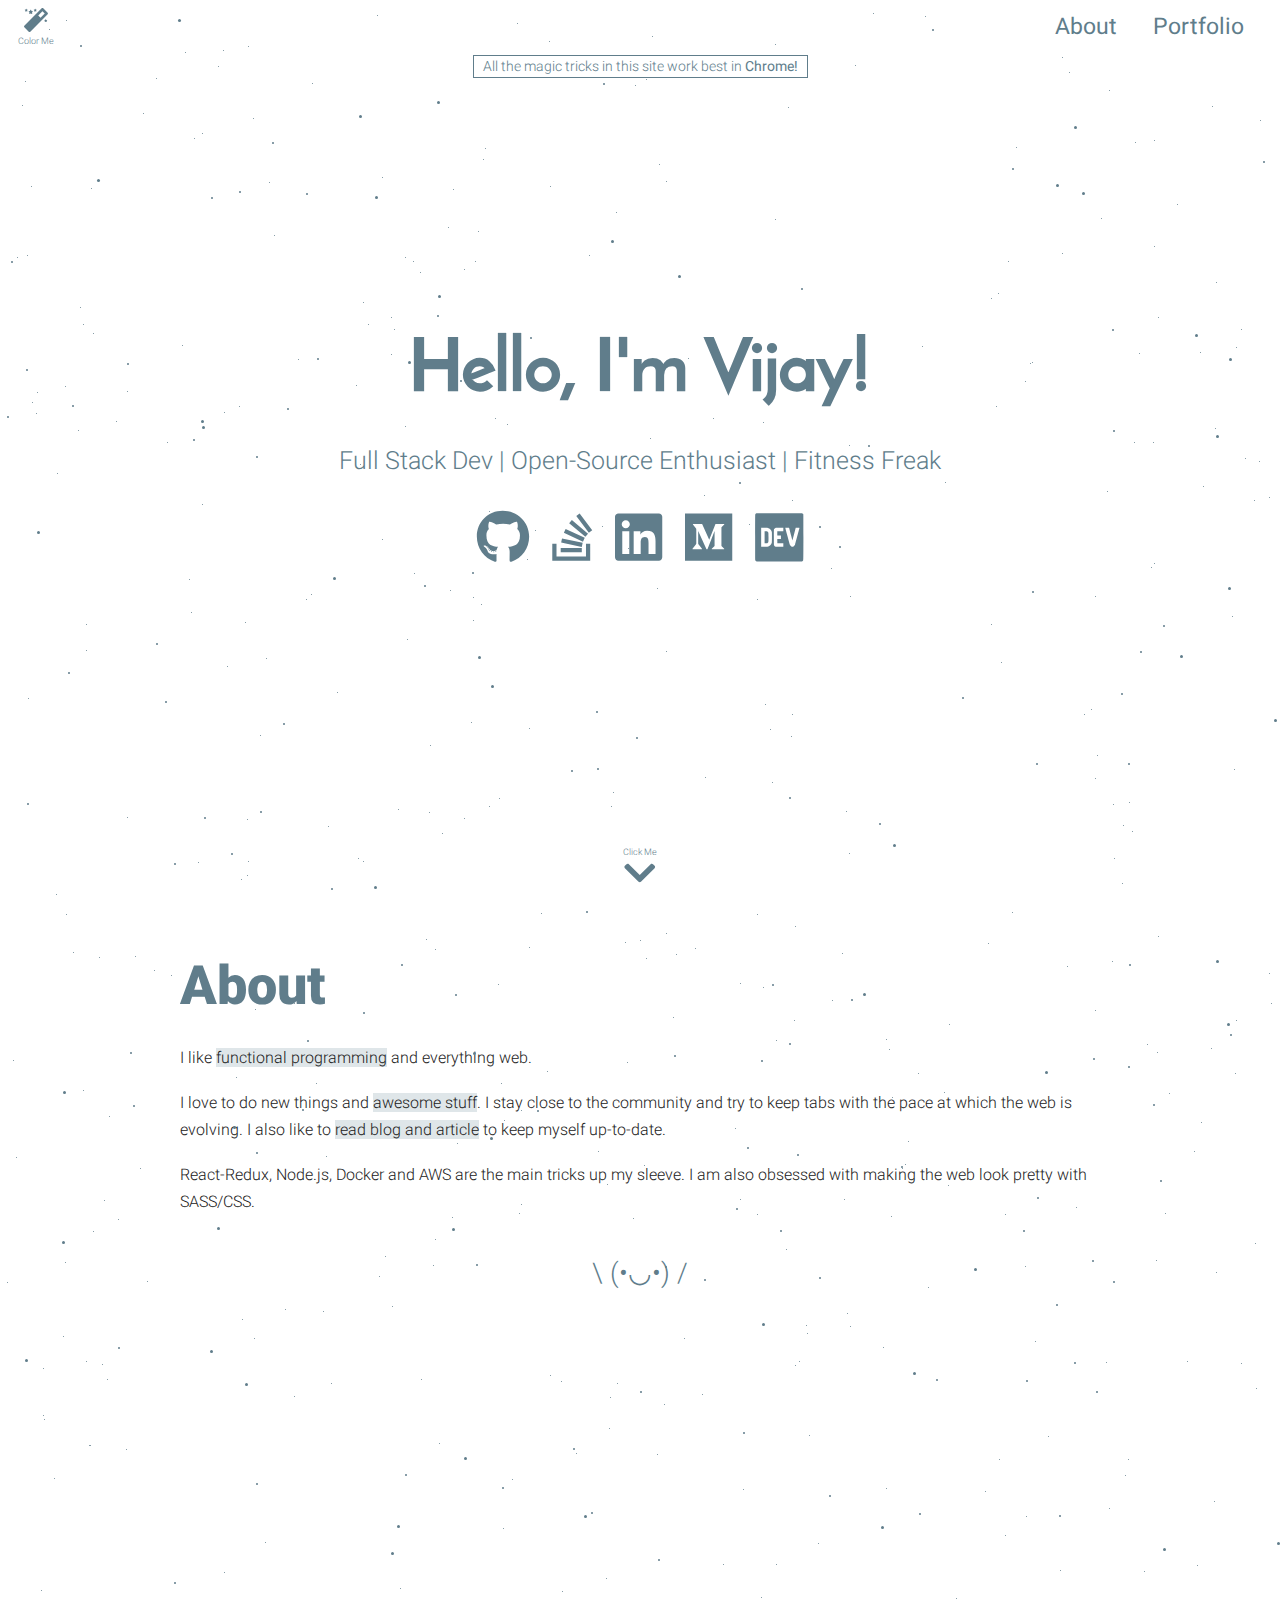
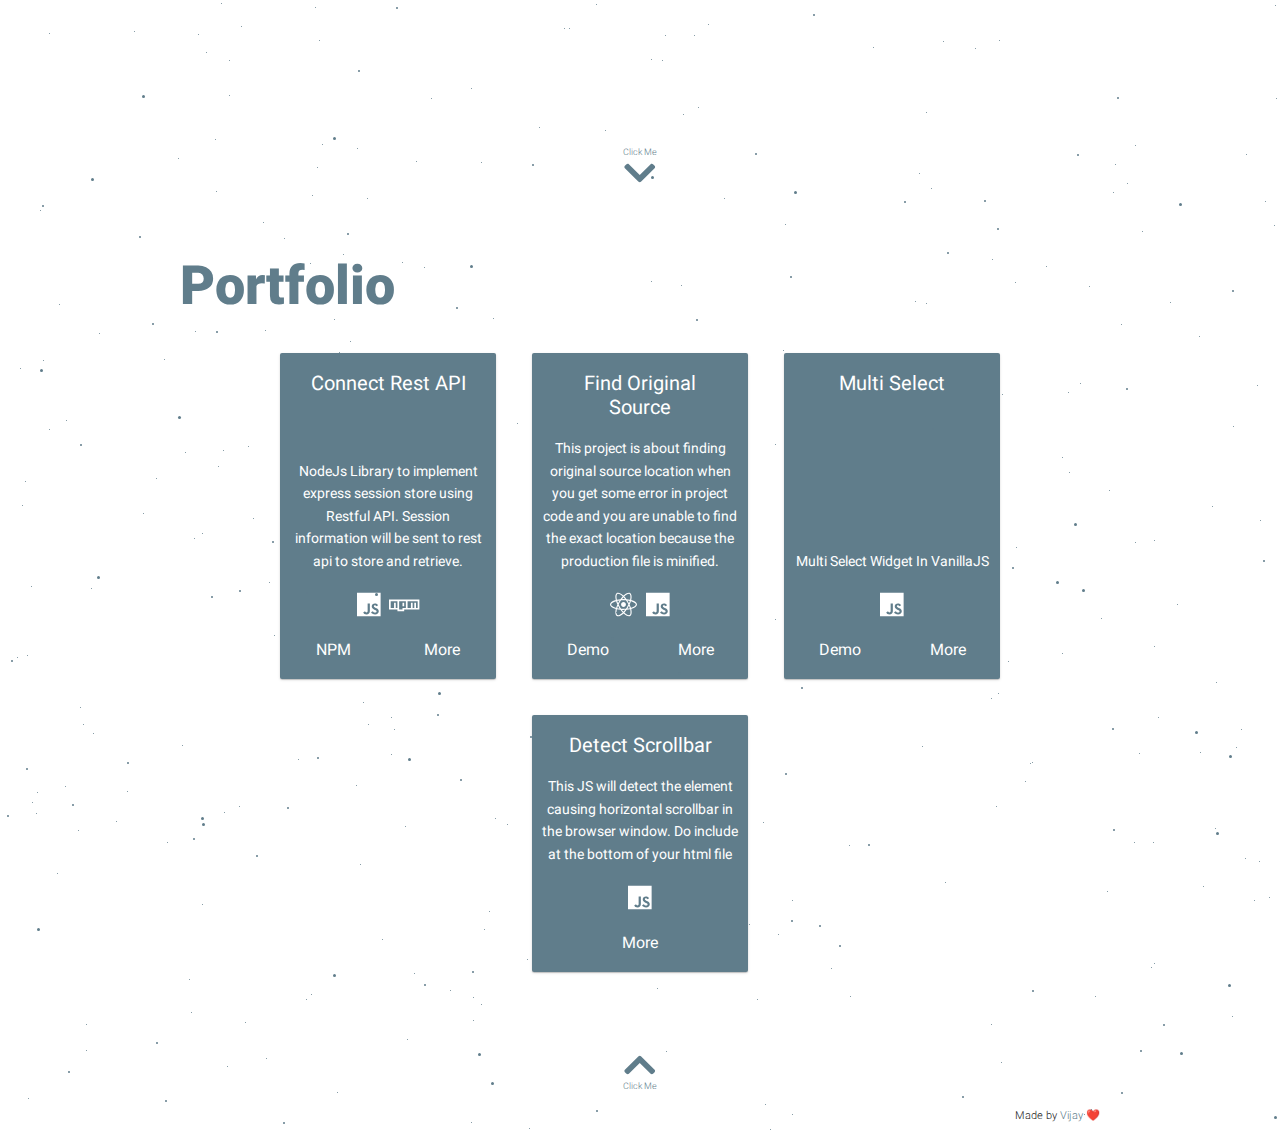
==== commit aa5dda98: "Revert "Updated Resume"" ====
--- a/index.html
+++ b/index.html
@@ -1,5 +1 @@
-<!DOCTYPE html><html lang="en"><head><meta charSet="utf-8"/><title>Vijay Yadav - Portfolio</title><meta name="viewport" content="initial-scale=1.0, width=device-width"/><meta name="theme-color" content="#fff"/><meta name="description" content="Portfolio of Vijay Yadav. Here you can see my projects and social media"/><meta name="next-head-count" content="5"/><link rel="manifest" href="/manifest.json"/><link rel="apple-touch-icon" href="/icon.png"/><link rel="preload" href="/_next/static/css/11db10d6ec06add6.css" as="style"/><link rel="stylesheet" href="/_next/static/css/11db10d6ec06add6.css" data-n-g=""/><noscript data-n-css=""></noscript><script defer="" nomodule="" src="/_next/static/chunks/polyfills-5cd94c89d3acac5f.js"></script><script src="/_next/static/chunks/webpack-9b312e20a4e32339.js" defer=""></script><script src="/_next/static/chunks/framework-fc97f3f1282ce3ed.js" defer=""></script><script src="/_next/static/chunks/main-45682f16cbe9c4fd.js" defer=""></script><script src="/_next/static/chunks/pages/_app-0704f660ca4be585.js" defer=""></script><script src="/_next/static/chunks/948-cb6dcfd8483151cd.js" defer=""></script><script src="/_next/static/chunks/pages/index-97c454d88fe6f147.js" defer=""></script><script src="/_next/static/IGxczwkPeDGQOvSt0p-7z/_buildManifest.js" defer=""></script><script src="/_next/static/IGxczwkPeDGQOvSt0p-7z/_ssgManifest.js" defer=""></script><script src="/_next/static/IGxczwkPeDGQOvSt0p-7z/_middlewareManifest.js" defer=""></script><style id="__jsx-3119272672">body.jsx-3119272672{background-color:#FAFAFA;body, h1, h2, h3, h4, h5, h6, p, ol, ul {
-            color: #202121
-          }</style><style id="__jsx-576025342">.menu__item.jsx-576025342:hover{border-bottom:2px solid #4ea9da}</style><style id="__jsx-2278035973">.highlight.jsx-2278035973{background-color:#daedf7}.jsx-2278035973::-moz-selection{background-color:#daedf7}.jsx-2278035973::selection{background-color:#daedf7}</style><style id="__jsx-1011897220">.portfolio-item.jsx-1011897220{background-color:#4ea9da;color:#FAFAFA}.portfolio-item.jsx-1011897220 a.jsx-1011897220{color:#FAFAFA}.portfolio-item__links.jsx-1011897220 a.jsx-1011897220:hover{border-bottom:2px solid #FAFAFA}</style><style id="__jsx-555986361">.portfolio-item.jsx-555986361 .portfolio-item__links.jsx-555986361 a.jsx-555986361{color:#FAFAFA}.portfolio-item.jsx-555986361 .portfolio-item__links.jsx-555986361 a.jsx-555986361:hover{border-bottom:2px solid #FAFAFA}</style><style id="__jsx-4264821828">.menu__item.jsx-4264821828:hover{border-bottom:2px solid #3dc0b0}</style><style id="__jsx-837958981">.highlight.jsx-837958981{background-color:#d7f2ef}.jsx-837958981::-moz-selection{background-color:#d7f2ef}.jsx-837958981::selection{background-color:#d7f2ef}</style><style id="__jsx-3300572926">.portfolio-item.jsx-3300572926{background-color:#3dc0b0;color:#FAFAFA}.portfolio-item.jsx-3300572926 a.jsx-3300572926{color:#FAFAFA}.portfolio-item__links.jsx-3300572926 a.jsx-3300572926:hover{border-bottom:2px solid #FAFAFA}</style></head><body><style id="__jsx-3119272672">body.jsx-3119272672{background-color:#FAFAFA;body, h1, h2, h3, h4, h5, h6, p, ol, ul {
-            color: #202121
-          }</style><style id="__jsx-576025342">.menu__item.jsx-576025342:hover{border-bottom:2px solid #4ea9da}</style><style id="__jsx-2278035973">.highlight.jsx-2278035973{background-color:#daedf7}.jsx-2278035973::-moz-selection{background-color:#daedf7}.jsx-2278035973::selection{background-color:#daedf7}</style><style id="__jsx-1011897220">.portfolio-item.jsx-1011897220{background-color:#4ea9da;color:#FAFAFA}.portfolio-item.jsx-1011897220 a.jsx-1011897220{color:#FAFAFA}.portfolio-item__links.jsx-1011897220 a.jsx-1011897220:hover{border-bottom:2px solid #FAFAFA}</style><style id="__jsx-555986361">.portfolio-item.jsx-555986361 .portfolio-item__links.jsx-555986361 a.jsx-555986361{color:#FAFAFA}.portfolio-item.jsx-555986361 .portfolio-item__links.jsx-555986361 a.jsx-555986361:hover{border-bottom:2px solid #FAFAFA}</style><style id="__jsx-4264821828">.menu__item.jsx-4264821828:hover{border-bottom:2px solid #3dc0b0}</style><style id="__jsx-837958981">.highlight.jsx-837958981{background-color:#d7f2ef}.jsx-837958981::-moz-selection{background-color:#d7f2ef}.jsx-837958981::selection{background-color:#d7f2ef}</style><style id="__jsx-3300572926">.portfolio-item.jsx-3300572926{background-color:#3dc0b0;color:#FAFAFA}.portfolio-item.jsx-3300572926 a.jsx-3300572926{color:#FAFAFA}.portfolio-item__links.jsx-3300572926 a.jsx-3300572926:hover{border-bottom:2px solid #FAFAFA}</style><div id="__next"><div class="jsx-3119272672 theme-switcher"><div class="browser"><div class="parallax" style="color:#4ea9da"><div id="stars1"></div><div id="stars2"></div><div id="stars3"></div></div></div><div style="background-color:#FAFAFA" class="landing-page"><nav style="background-color:#FAFAFA;color:#4ea9da" class="jsx-576025342 "><div class="jsx-576025342 magic-wand bounce-xy"><button href="#" class="jsx-576025342 fas fa-magic fa-lg"></button><div class="jsx-576025342 magic-text">Color Me</div></div><div class="jsx-576025342 menu"><div class="jsx-576025342 menu__item active">About</div><div class="jsx-576025342 menu__item">Portfolio</div></div></nav><main style="color:#4ea9da"><div class="browser-notes"><div class="browser"><span>All the magic tricks in this site work best in <!-- --><b>Chrome!</b></span></div></div><div class="intro-wrapper"><div class="intro-name">Hello, I&#x27;m Vijay!</div><div class="tagline">Full Stack Dev | Open-Source Enthusiast | Fitness Freak</div><div class="social-icons animate-icons"><a aria-label="Github profile" target="_blank" rel="noopener noreferrer" href="https://github.com/vijayyadav1002" style="color:#4ea9da"><i class="fab fa-github"></i></a><a aria-label="LinkedIn profile" target="_blank" rel="noopener noreferrer" href="https://www.linkedin.com/in/vijay-yadav-6b2060166/" style="color:#4ea9da"><i class="fab fa-linkedin"></i></a><a aria-label="Stackoverflow profile" target="_blank" rel="noopener noreferrer" href="https://stackoverflow.com/users/3151552/vijay-yadav?tab=profile" style="color:#4ea9da"><i class="fab fa-stack-overflow"></i></a><a aria-label="Medium profile" target="_blank" rel="noopener noreferrer" href="https://medium.com/@vijayyadav1002" style="color:#4ea9da"><i class="fab fa-medium"></i></a><a aria-label="Devto profile" class="devto" target="_blank" rel="noopener noreferrer" href="https://dev.to/vijayyadav1002"><svg viewBox="0 0 408 410"><path style="fill:#4ea9da" d="M10.5 2.5C5.6 4.2 2.4 7.8 1 12.9.3 15.6.1 77.2.2 207.1.5 396.6.5 397.5 2.5 401c1.2 1.9 3.6 4.3 5.5 5.5 3.5 2 4.2 2 196 2s192.5 0 196-2c1.9-1.2 4.3-3.6 5.5-5.5 2-3.5 2-4.2 2-196s0-192.5-2-196c-1.2-1.9-3.6-4.3-5.5-5.5-3.5-2-4.4-2-194.5-2.2-162.9-.2-191.6 0-195 1.2zm96.8 124c9 1.9 15.5 5.6 22.2 12.6 6.1 6.4 9.9 13.7 11.5 21.9 1.3 6.9 1.3 81.1 0 88.1-3.4 18.2-18.9 32.4-38.1 34.9-4 .5-17.4 1-29.6 1H51V125h24.8c17.6 0 26.6.4 31.5 1.5zm130.7 13V154h-51v36h31v29h-31l.2 18.2.3 18.3 25.3.3 25.2.2v29h-29.5c-32.8 0-37.9-.6-43.1-5.2-7.3-6.4-6.9-2.3-7.2-72.6-.2-43.8.1-64.5.8-67.3 1.4-5.2 7.3-11.6 12.5-13.4 3.1-1.1 10.9-1.4 35.3-1.5H238v14.5zm48.9-12.3c.4 1.3 6.8 25.6 14.2 54 7.4 28.5 13.6 51.2 13.8 50.5.3-.7 6.6-24.8 14.1-53.7l13.7-52.5 15.6-.3c11.8-.2 15.7.1 15.7 1s-34.6 132.4-36.6 139c-1.4 4.6-8.9 14-13.1 16.5-5.3 3-13.1 3.5-17.9 1-4.3-2.2-10-8.8-12.9-15-1.8-3.8-31.2-112-38-140l-.7-2.7h15.6c15.3 0 15.7 0 16.5 2.2z"></path><path style="fill:#4ea9da" d="M80 205v51.2l10.3-.4c8.9-.3 10.8-.7 14.8-3 7.8-4.6 7.9-4.9 7.9-48.4 0-42.4 0-42.4-7.3-47.2-3.6-2.4-5.1-2.7-14.9-3.1l-10.8-.3V205z"></path></svg></a><a aria-label="Html Resume" class="devto" target="_blank" rel="noopener noreferrer" href="/resume.html"><svg xmlns="http://www.w3.org/2000/svg" viewBox="0 0 640 512"><path style="fill:#4ea9da" d="M579.8 267.7c56.5-56.5 56.5-148 0-204.5c-50-50-128.8-56.5-186.3-15.4l-1.6 1.1c-14.4 10.3-17.7 30.3-7.4 44.6s30.3 17.7 44.6 7.4l1.6-1.1c32.1-22.9 76-19.3 103.8 8.6c31.5 31.5 31.5 82.5 0 114L422.3 334.8c-31.5 31.5-82.5 31.5-114 0c-27.9-27.9-31.5-71.8-8.6-103.8l1.1-1.6c10.3-14.4 6.9-34.4-7.4-44.6s-34.4-6.9-44.6 7.4l-1.1 1.6C206.5 251.2 213 330 263 380c56.5 56.5 148 56.5 204.5 0L579.8 267.7zM60.2 244.3c-56.5 56.5-56.5 148 0 204.5c50 50 128.8 56.5 186.3 15.4l1.6-1.1c14.4-10.3 17.7-30.3 7.4-44.6s-30.3-17.7-44.6-7.4l-1.6 1.1c-32.1 22.9-76 19.3-103.8-8.6C74 372 74 321 105.5 289.5L217.7 177.2c31.5-31.5 82.5-31.5 114 0c27.9 27.9 31.5 71.8 8.6 103.9l-1.1 1.6c-10.3 14.4-6.9 34.4 7.4 44.6s34.4 6.9 44.6-7.4l1.1-1.6C433.5 260.8 427 182 377 132c-56.5-56.5-148-56.5-204.5 0L60.2 244.3z"></path></svg></a><a aria-label="PDF Resume" class="devto" target="_blank" rel="noopener noreferrer" href="/vijay_yadav_resume.pdf"><svg xmlns="http://www.w3.org/2000/svg" viewBox="0 0 512 512"><path style="fill:#4ea9da" d="M0 64C0 28.7 28.7 0 64 0L224 0l0 128c0 17.7 14.3 32 32 32l128 0 0 144-208 0c-35.3 0-64 28.7-64 64l0 144-48 0c-35.3 0-64-28.7-64-64L0 64zm384 64l-128 0L256 0 384 128zM176 352l32 0c30.9 0 56 25.1 56 56s-25.1 56-56 56l-16 0 0 32c0 8.8-7.2 16-16 16s-16-7.2-16-16l0-48 0-80c0-8.8 7.2-16 16-16zm32 80c13.3 0 24-10.7 24-24s-10.7-24-24-24l-16 0 0 48 16 0zm96-80l32 0c26.5 0 48 21.5 48 48l0 64c0 26.5-21.5 48-48 48l-32 0c-8.8 0-16-7.2-16-16l0-128c0-8.8 7.2-16 16-16zm32 128c8.8 0 16-7.2 16-16l0-64c0-8.8-7.2-16-16-16l-16 0 0 96 16 0zm80-112c0-8.8 7.2-16 16-16l48 0c8.8 0 16 7.2 16 16s-7.2 16-16 16l-32 0 0 32 32 0c8.8 0 16 7.2 16 16s-7.2 16-16 16l-32 0 0 48c0 8.8-7.2 16-16 16s-16-7.2-16-16l0-64 0-64z"></path></svg></a><a aria-label="MS WORD Resume" class="devto" target="_blank" rel="noopener noreferrer" href="/vijay_yadav_resume.docx"><svg xmlns="http://www.w3.org/2000/svg" viewBox="0 0 384 512"><path style="fill:#4ea9da" d="M64 0C28.7 0 0 28.7 0 64L0 448c0 35.3 28.7 64 64 64l256 0c35.3 0 64-28.7 64-64l0-288-128 0c-17.7 0-32-14.3-32-32L224 0 64 0zM256 0l0 128 128 0L256 0zM111 257.1l26.8 89.2 31.6-90.3c3.4-9.6 12.5-16.1 22.7-16.1s19.3 6.4 22.7 16.1l31.6 90.3L273 257.1c3.8-12.7 17.2-19.9 29.9-16.1s19.9 17.2 16.1 29.9l-48 160c-3 10-12 16.9-22.4 17.1s-19.8-6.2-23.2-16.1L192 336.6l-33.3 95.3c-3.4 9.8-12.8 16.3-23.2 16.1s-19.5-7.1-22.4-17.1l-48-160c-3.8-12.7 3.4-26.1 16.1-29.9s26.1 3.4 29.9 16.1z"></path></svg></a></div></div></main><div class="scroll-to-next"><div class="arrow bounce" style="color:#4ea9da"><div class="scroll-text">Click Me</div><button class="fas fa-chevron-down fa-2x" href="#"></button></div></div></div><div style="background-color:#FAFAFA" class="jsx-2278035973 about-page"><div class="jsx-2278035973 content-grid"><h1 style="color:#4ea9da" class="jsx-2278035973">About</h1><div class="jsx-2278035973 about-wrapper"><div style="color:#202121" class="jsx-2278035973 about-content"><p class="jsx-2278035973">I like <!-- --><span class="jsx-2278035973 highlight">functional programming</span> and everything web.<!-- --></p><p class="jsx-2278035973">I love to do new things and <!-- --> <!-- --><span class="jsx-2278035973 highlight"> awesome stuff</span>. I stay close to the community and try to keep tabs with the pace at which the web is evolving. I also like to<!-- --> <!-- --><span class="jsx-2278035973 highlight">read blog and article</span> to keep myself up-to-date.<!-- --></p><p class="jsx-2278035973">React-Redux, Node.js, Docker and AWS are the main tricks up my sleeve. I am also obsessed with making the web look pretty with SASS/CSS.</p><p style="color:#4ea9da" class="jsx-2278035973 text-emoji">\ (•◡•) /</p></div></div></div><div class="scroll-to-next"><div class="arrow bounce" style="color:#4ea9da"><div class="scroll-text">Click Me</div><button class="fas fa-chevron-down fa-2x" href="#"></button></div></div></div><div class="portfolio-page" style="background-color:#FAFAFA"><div class="content-grid"><h1 style="color:#4ea9da">Portfolio</h1><div class="jsx-1011897220 portfolio-wrapper"><div style="background-color:#4ea9da;color:#FAFAFA" class="jsx-555986361 portfolio-item"><div class="jsx-555986361 portfolio-item__title">Bagira CLI tool</div><div class="jsx-555986361 portfolio-item__desc">Bagira CLI is a templating tool. This tool is same as create react app. However this tool gives you boilerplate for various project types.</div><div class="jsx-555986361 portfolio-item__icon"><i class="jsx-555986361 fab fa-js"></i><i class="jsx-555986361 fab fa-npm"></i></div><div class="jsx-555986361 portfolio-item__links"><a target="_blank" rel="noopener noreferrer" href="https://www.npmjs.com/package/@vijayyadav1002/bagira" class="jsx-555986361">NPM</a><a target="_blank" rel="noopener noreferrer" href="https://github.com/vijayyadav1002/bagira" class="jsx-555986361">Github</a></div></div><div style="background-color:#4ea9da;color:#FAFAFA" class="jsx-555986361 portfolio-item"><div class="jsx-555986361 portfolio-item__title">Convert JSON TO JSON Schema</div><div class="jsx-555986361 portfolio-item__desc">This is a web tool to help you convert JSON to JSON schema online.</div><div class="jsx-555986361 portfolio-item__icon"><i class="jsx-555986361 fab fa-react"></i><i class="jsx-555986361 fab fa-js"></i></div><div class="jsx-555986361 portfolio-item__links"><a target="_blank" rel="noopener noreferrer" href="https://json-schema.netlify.app/" class="jsx-555986361">Demo</a><a target="_blank" rel="noopener noreferrer" href="https://github.com/vijayyadav1002/json-schema-converter" class="jsx-555986361">Github</a></div></div><div style="background-color:#4ea9da;color:#FAFAFA" class="jsx-555986361 portfolio-item"><div class="jsx-555986361 portfolio-item__title">Connect Rest API</div><div class="jsx-555986361 portfolio-item__desc">NodeJs Library to implement express session store using Restful API. Session information will be sent to rest api to store and retrieve.</div><div class="jsx-555986361 portfolio-item__icon"><i class="jsx-555986361 fab fa-js"></i><i class="jsx-555986361 fab fa-npm"></i></div><div class="jsx-555986361 portfolio-item__links"><a target="_blank" rel="noopener noreferrer" href="https://www.npmjs.com/package/connect-rest-api" class="jsx-555986361">NPM</a><a target="_blank" rel="noopener noreferrer" href="https://github.com/vijayyadav1002/connect-rest-api" class="jsx-555986361">Github</a></div></div><div style="background-color:#4ea9da;color:#FAFAFA" class="jsx-555986361 portfolio-item"><div class="jsx-555986361 portfolio-item__title">Find Original Source</div><div class="jsx-555986361 portfolio-item__desc">This project is about finding original source location when you get some error in project code and you are unable to find the exact location because the production file is minified.</div><div class="jsx-555986361 portfolio-item__icon"><i class="jsx-555986361 fab fa-react"></i><i class="jsx-555986361 fab fa-js"></i></div><div class="jsx-555986361 portfolio-item__links"><a target="_blank" rel="noopener noreferrer" href="https://find-source.herokuapp.com/" class="jsx-555986361">Demo</a><a target="_blank" rel="noopener noreferrer" href="https://github.com/vijayyadav1002/find-original-source" class="jsx-555986361">Github</a></div></div><div style="background-color:#4ea9da;color:#FAFAFA" class="jsx-555986361 portfolio-item"><div class="jsx-555986361 portfolio-item__title">Zulu Time Convert</div><div class="jsx-555986361 portfolio-item__desc">This is a PWA app to convert current time to Zulu(UTC) time. This app is developed using ReactJs and material UI. This app can work offline as an app.</div><div class="jsx-555986361 portfolio-item__icon"><i class="jsx-555986361 fab fa-react"></i><i class="jsx-555986361 fab fa-js"></i></div><div class="jsx-555986361 portfolio-item__links"><a target="_blank" rel="noopener noreferrer" href="https://zulutime.netlify.app/" class="jsx-555986361">Demo</a><a target="_blank" rel="noopener noreferrer" href="https://github.com/vijayyadav1002/zulutime" class="jsx-555986361">Github</a></div></div><div style="background-color:#4ea9da;color:#FAFAFA" class="jsx-555986361 portfolio-item"><div class="jsx-555986361 portfolio-item__title">Multi Select</div><div class="jsx-555986361 portfolio-item__desc">A simple multi select widget made in pure javascript. No dependencies.</div><div class="jsx-555986361 portfolio-item__icon"><i class="jsx-555986361 fab fa-js"></i></div><div class="jsx-555986361 portfolio-item__links"><a target="_blank" rel="noopener noreferrer" href="http://vijayyadav1002.github.io/multi-select" class="jsx-555986361">Demo</a><a target="_blank" rel="noopener noreferrer" href="https://github.com/vijayyadav1002/multi-select" class="jsx-555986361">Github</a></div></div></div></div><div class="scroll-to-previous"><div class="arrow bounce" style="color:#4ea9da"><button class="fas fa-chevron-up fa-2x" href="#"></button><div class="scroll-text">Click Me</div></div></div></div><div class="scroll-top"><div class="arrow hide" style="color:#4ea9da"><button class="fas fa-angle-double-up fa-2x" href="#"></button><div class="to-top">To Top</div></div></div><footer style="background:#FAFAFA"><div class="content-grid"><div style="color:#202121">Made by <!-- --><a href="https://github.com/vijayyadav1002" target="_blank" rel="noopener noreferrer" style="color:#4ea9da">Vijay</a> <!-- --><span role="img" aria-label="heart">❤️</span></div></div></footer></div></div><script id="__NEXT_DATA__" type="application/json">{"props":{"pageProps":{}},"page":"/","query":{},"buildId":"IGxczwkPeDGQOvSt0p-7z","nextExport":true,"autoExport":true,"isFallback":false,"scriptLoader":[]}</script></body></html>+<!DOCTYPE html><html lang="en"><head><meta charset="utf-8"><meta name="viewport" content="width=device-width,initial-scale=1,shrink-to-fit=no"><meta name="theme-color" content="#000000"><script>!function(e,t,a,n,g){e[n]=e[n]||[],e[n].push({"gtm.start":(new Date).getTime(),event:"gtm.js"});var m=t.getElementsByTagName(a)[0],r=t.createElement(a);r.async=!0,r.src="https://www.googletagmanager.com/gtm.js?id=GTM-W76TXZW",m.parentNode.insertBefore(r,m)}(window,document,"script","dataLayer")</script><link rel="manifest" href="/manifest.json"><link rel="shortcut icon" href="/favicon.ico"><title>Vijay Yadav | Full Stack Dev</title><link href="/main.2e0ed9c6.css" rel="stylesheet"></head><body><noscript><iframe src="https://www.googletagmanager.com/ns.html?id=GTM-W76TXZW" height="0" width="0" style="display:none;visibility:hidden"></iframe></noscript><noscript>You need to enable JavaScript to run this app.</noscript><div id="root"></div><script type="text/javascript" src="/main.64531d11.js"></script></body></html>--- a/main.2e0ed9c6.css
+++ b/main.2e0ed9c6.css
@@ -0,0 +1,2 @@
+html{-webkit-box-sizing:border-box;box-sizing:border-box;font-size:14px}*,:after,:before{-webkit-box-sizing:inherit;box-sizing:inherit}body,h1,h2,h3,h4,h5,h6,ol,p,ul{margin:0;padding:0}ol,ul{list-style:none}img{max-width:100%;height:auto}@font-face{font-family:Roboto;font-style:normal;font-weight:100;src:local("Roboto Thin"),local("Roboto-Thin"),url(/roboto-100.9a8a1f8c.woff2) format("woff2")}@font-face{font-family:Roboto;font-style:normal;font-weight:300;src:local("Roboto Light"),local("Roboto-Light"),url(/roboto-300.c0cc9c92.woff2) format("woff2")}@font-face{font-family:Roboto;font-style:normal;font-weight:400;src:local("Roboto"),local("Roboto-Regular"),url(/roboto-400.ece6673e.woff2) format("woff2")}@font-face{font-family:Roboto;font-style:normal;font-weight:900;src:local("Roboto Black"),local("Roboto-Black"),url(/roboto-900.2e17a648.woff2) format("woff2")}@font-face{font-family:Reem Kufi;font-style:normal;font-weight:400;src:local("Reem Kufi Regular"),local("ReemKufi-Regular"),url(/reem-kufi-v4-latin-regular.d8f8811d.woff2) format("woff2"),url(/reem-kufi-v4-latin-regular.20e4fd7e.woff) format("woff")}html{font-size:12px}@media (min-width:376px){html{font-size:14px}}@media (min-width:426px){html{font-size:16px}}@media (min-width:769px){html{font-size:18px}}@media (min-width:1440px){html{font-size:20px}}body,h1,h2,h3,h4,h5,h6,ol,p,ul{font-family:Roboto,sans-serif;font-weight:300}h1{font-weight:900}.content-grid{margin:0 auto;width:calc(100% - 5rem)}@media (min-width:426px){.content-grid{width:calc(100% - 5rem)}}@media (min-width:769px){.content-grid{width:calc(100% - 10rem)}}@media (min-width:1025px){.content-grid{width:calc(100% - 20rem)}}::-webkit-scrollbar{display:none}a{text-decoration:none}.social-icons{padding:.25rem 0;font-size:3rem}@media (max-width:425px){.social-icons{font-size:2.5rem}}.social-icons a{padding:0 .625rem}.social-icons a.devto svg{margin-bottom:-.25rem;width:2.7rem;height:2.7rem}@media (max-width:425px){.social-icons a.devto svg{margin-bottom:-.225rem;width:2.25rem;height:2.25rem}}.social-icons.animate-icons a{display:inline-block;-webkit-transform:perspective(1px) translateZ(0);transform:perspective(1px) translateZ(0);-webkit-box-shadow:0 0 1px transparent;box-shadow:0 0 1px transparent}.social-icons.animate-icons a:active,.social-icons.animate-icons a:focus,.social-icons.animate-icons a:hover{-webkit-animation-name:icon-wobble;animation-name:icon-wobble;-webkit-animation-duration:.75s;animation-duration:.75s;-webkit-animation-timing-function:ease-in-out;animation-timing-function:ease-in-out;-webkit-animation-iteration-count:1;animation-iteration-count:1}@-webkit-keyframes icon-wobble{25%{-webkit-transform:translateY(-8px);transform:translateY(-8px)}50%{-webkit-transform:translateY(0);transform:translateY(0)}75%{-webkit-transform:translateY(-4px);transform:translateY(-4px)}to{-webkit-transform:translateY(0);transform:translateY(0)}}@keyframes icon-wobble{25%{-webkit-transform:translateY(-8px);transform:translateY(-8px)}50%{-webkit-transform:translateY(0);transform:translateY(0)}75%{-webkit-transform:translateY(-4px);transform:translateY(-4px)}to{-webkit-transform:translateY(0);transform:translateY(0)}}nav{position:fixed;top:0;width:100%;height:3rem;display:-ms-flexbox;display:flex;-ms-flex-align:center;align-items:center;-ms-flex-pack:end;justify-content:flex-end}@media (max-width:425px){nav{height:4rem}}nav .magic-wand{cursor:pointer;justify-self:flex-start;margin-left:1rem;display:-ms-flexbox;display:flex;-ms-flex-direction:column;flex-direction:column;-ms-flex-align:center;align-items:center}nav .magic-wand .magic-text{text-align:center;font-size:.5rem;padding-top:.25rem}nav .magic-wand.bounce-xy{-webkit-animation:bounce-xy 2s infinite;animation:bounce-xy 2s infinite}@-webkit-keyframes bounce-xy{0%,20%,50%,80%,to{-webkit-transform:translateY(0) translateX(0);transform:translateY(0) translateX(0)}40%{-webkit-transform:translateY(2px) translateX(2px);transform:translateY(2px) translateX(2px)}60%{-webkit-transform:translateY(1px) translateX(1px);transform:translateY(1px) translateX(1px)}}@keyframes bounce-xy{0%,20%,50%,80%,to{-webkit-transform:translateY(0) translateX(0);transform:translateY(0) translateX(0)}40%{-webkit-transform:translateY(2px) translateX(2px);transform:translateY(2px) translateX(2px)}60%{-webkit-transform:translateY(1px) translateX(1px);transform:translateY(1px) translateX(1px)}}nav .menu{margin-right:1rem;display:-ms-flexbox;display:flex;-ms-flex:1 1;flex:1 1;-ms-flex-pack:end;justify-content:flex-end}nav .menu__item{padding:.25rem 0;margin:0 1rem;font-size:1.25rem;font-weight:400;border-bottom:2px solid transparent}nav .menu__item:hover{cursor:pointer}.scroll-to-next{cursor:pointer}.scroll-to-next .arrow{text-align:center;margin:0 auto;padding-bottom:.5rem}.scroll-to-next .arrow .scroll-text{text-align:center;font-size:.5rem;margin-bottom:-.125rem}.scroll-to-next .bounce{-webkit-animation:bounce 2s infinite;animation:bounce 2s infinite}@-webkit-keyframes bounce{0%,20%,50%,80%,to{-webkit-transform:translateY(0);transform:translateY(0)}40%{-webkit-transform:translateY(-30px);transform:translateY(-30px)}60%{-webkit-transform:translateY(-15px);transform:translateY(-15px)}}@keyframes bounce{0%,20%,50%,80%,to{-webkit-transform:translateY(0);transform:translateY(0)}40%{-webkit-transform:translateY(-30px);transform:translateY(-30px)}60%{-webkit-transform:translateY(-15px);transform:translateY(-15px)}}.landing-page{min-height:100vh;-ms-flex:0 1 auto;flex:0 1 auto;-ms-flex-direction:column;flex-direction:column;-ms-flex-pack:center}.landing-page,.landing-page main{display:-ms-flexbox;display:flex;justify-content:center}.landing-page main{-ms-flex:1 0 auto;flex:1 0 auto;-ms-flex-direction:column;flex-direction:column;-ms-flex-pack:center;padding:3.25rem 1.5rem 1rem;text-align:center}@media (max-width:425px){.landing-page main{padding:4.25rem 1.5rem 1rem}}.landing-page main .intro-wrapper{-ms-flex:auto;flex:auto;display:-ms-flexbox;display:flex;-ms-flex-direction:column;flex-direction:column;-ms-flex-pack:center;justify-content:center;text-align:center}.landing-page main .intro-wrapper>.intro-name{font-family:Reem Kufi,sans-serif;font-size:4rem;font-weight:700;line-height:4rem;padding-bottom:1rem}@media (max-width:425px){.landing-page main .intro-wrapper>.intro-name{font-size:3rem;line-height:3.5rem}}.landing-page main .intro-wrapper>.tagline{font-size:1.375rem;margin:1.5rem 0;font-weight:300}@media (max-width:425px){.landing-page main .intro-wrapper>.tagline{font-size:1.25rem}}.landing-page main .browser-notes{font-size:.75rem}.landing-page main .browser-notes span{border-width:1px;border-style:solid;padding:.125rem .5rem}.about-page{padding-top:2rem;min-height:100vh;display:-ms-flexbox;display:flex;-ms-flex:0 1 auto;flex:0 1 auto;-ms-flex-direction:column;flex-direction:column;-ms-flex-pack:center;justify-content:center}@media (max-width:425px){.about-page{padding-top:3rem}}.about-page h1{padding:1rem 0;font-size:3rem}.about-page .content-grid{-ms-flex:auto;flex:auto}.about-page .about-wrapper .about-content{font-size:.875rem;line-height:1.5rem}@media (max-width:425px){.about-page .about-wrapper .about-content{font-size:1rem}}.about-page .about-wrapper .about-content p{font-weight:300;padding:.5rem 0}.about-page .about-wrapper .about-content .text-emoji{padding:2rem 0;font-size:1.5rem;font-weight:300;text-align:center}.portfolio-item{display:-ms-flexbox;display:flex;-ms-flex-direction:column;flex-direction:column;margin:.5rem 0;border-radius:2px;-webkit-transition:-webkit-box-shadow .25s;transition:-webkit-box-shadow .25s;-o-transition:box-shadow .25s;transition:box-shadow .25s;transition:box-shadow .25s,-webkit-box-shadow .25s;-webkit-box-shadow:0 1px 1px 0 rgba(0,0,0,.14),0 1px 3px 0 rgba(0,0,0,.12),0 2px 1px -2px rgba(0,0,0,.2);box-shadow:0 1px 1px 0 rgba(0,0,0,.14),0 1px 3px 0 rgba(0,0,0,.12),0 2px 1px -2px rgba(0,0,0,.2);width:12rem;margin:1rem}@media (max-width:425px){.portfolio-item{width:15rem}}.portfolio-item:hover{-webkit-box-shadow:0 6px 12px 0 rgba(0,0,0,.2);box-shadow:0 6px 12px 0 rgba(0,0,0,.2)}.portfolio-item__title{-ms-flex:1 1;flex:1 1;padding:1rem 1.5rem;font-size:1.125rem;font-weight:400;text-align:center}@media (max-width:425px){.portfolio-item__title{font-size:1.25rem}}.portfolio-item__desc{display:-ms-flexbox;display:flex;-ms-flex-direction:column;flex-direction:column;padding:0 .5rem;font-size:.75rem;font-weight:400;text-align:center;line-height:1.25rem}@media (max-width:425px){.portfolio-item__desc{font-size:.875rem}}.portfolio-item__icon{padding:1rem 0;font-size:1.5rem;font-weight:100;text-align:center}.portfolio-item__icon svg{margin:0 .25rem}.portfolio-item__links{padding:0 0 .75rem;display:-ms-flexbox;display:flex;-ms-flex-pack:distribute;justify-content:space-around;font-size:.875rem;font-weight:400}.portfolio-item__links a{padding-bottom:.25rem;border-bottom:2px solid transparent}.portfolio-item__links a:hover{cursor:pointer;border-bottom:2px solid inherit}.scroll-to-previous{cursor:pointer}.scroll-to-previous .arrow{text-align:center;margin:0 auto;padding-bottom:.5rem}.scroll-to-previous .arrow .scroll-text{text-align:center;font-size:.5rem;margin-top:-.125rem}.scroll-to-previous .bounce{-webkit-animation:bounce 2s infinite;animation:bounce 2s infinite}@-webkit-keyframes bounce{0%,20%,50%,80%,to{-webkit-transform:translateY(0);transform:translateY(0)}40%{-webkit-transform:translateY(-30px);transform:translateY(-30px)}60%{-webkit-transform:translateY(-15px);transform:translateY(-15px)}}@keyframes bounce{0%,20%,50%,80%,to{-webkit-transform:translateY(0);transform:translateY(0)}40%{-webkit-transform:translateY(-30px);transform:translateY(-30px)}60%{-webkit-transform:translateY(-15px);transform:translateY(-15px)}}.portfolio-page{padding-top:2rem;min-height:100vh;display:-ms-flexbox;display:flex;-ms-flex:0 1 auto;flex:0 1 auto;-ms-flex-direction:column;flex-direction:column;-ms-flex-pack:center;justify-content:center}@media (max-width:425px){.portfolio-page{padding-top:3rem}}.portfolio-page h1{padding:1rem 0;font-size:3rem}.portfolio-page .content-grid{-ms-flex:auto;flex:auto}.portfolio-page .portfolio-wrapper{display:-ms-flexbox;display:flex;-ms-flex-wrap:wrap;flex-wrap:wrap;-ms-flex-pack:center;justify-content:center}@media (max-width:425px){.portfolio-page .portfolio-wrapper{-ms-flex-direction:column;flex-direction:column;-ms-flex-align:center;align-items:center}}.parallax{position:fixed;z-index:1}.parallax #stars1{-webkit-animation:animStar 150s linear infinite;animation:animStar 150s linear infinite}.parallax #stars1,.parallax #stars1:after{width:1px;height:1px;border-radius:50%;background:transparent;-webkit-box-shadow:650px 438px,421px 1379px,86px 1361px,1606px 1752px,1429px 62px,844px 1199px,485px 148px,1921px 1006px,143px 113px,499px 798px,1796px 1646px,471px 722px,1882px 1736px,1729px 1181px,1947px 1964px,666px 181px,1608px 426px,367px 1798px,1943px 1472px,683px 1714px,1200px 352px,241px 879px,28px 698px,194px 138px,512px 1479px,1305px 444px,666px 933px,414px 573px,1415px 536px,265px 1930px,1315px 1754px,704px 495px,1978px 780px,91px 188px,343px 1877px,992px 1859px,1286px 447px,382px 539px,306px 599px,1909px 1977px,1046px 1866px,339px 1952px,723px 1564px,464px 269px,1324px 709px,134px 1631px,786px 1249px,405px 257px,1026px 1516px,242px 1319px,1404px 1445px,644px 1165px,842px 953px,1256px 1388px,749px 524px,1395px 617px,464px 818px,1756px 1890px,1129px 802px,1552px 439px,1856px 1987px,391px 354px,886px 1488px,1012px 912px,20px 1968px,493px 1918px,245px 622px,1478px 1692px,799px 1361px,1115px 1764px,448px 227px,1233px 26px,431px 1698px,206px 1652px,965px 1103px,716px 1974px,1514px 945px,73px 952px,1483px 276px,1170px 1902px,1600px 1514px,483px 159px,529px 728px,328px 826px,1978px 1058px,429px 812px,891px 1216px,1551px 1995px,1544px 288px,788px 107px,1877px 1246px,873px 1647px,576px 1453px,1519px 806px,1655px 599px,1876px 1109px,1498px 928px,1329px 683px,498px 984px,198px 1634px,1269px 497px,1510px 1919px,1690px 190px,931px 1788px,617px 1383px,1314px 542px,323px 1311px,255px 1009px,948px 1185px,640px 940px,1236px 1020px,1752px 1590px,1631px 1373px,1758px 1568px,1887px 3px,1232px 616px,1680px 1937px,1375px 1254px,1889px 1317px,602px 526px,1990px 928px,394px 329px,1595px 1970px,549px 41px,1216px 282px,1211px 1048px,1122px 883px,761px 1597px,943px 1641px,1292px 1784px,1621px 831px,1107px 491px,37px 392px,229px 1695px,65px 386px,224px 1572px,1611px 766px,775px 219px,795px 926px,1986px 105px,221px 1603px,66px 914px,164px 1959px,1153px 442px,1015px 1882px,503px 1528px,1706px 6px,1490px 1364px,392px 1306px,1455px 1937px,535px 530px,452px 1217px,1530px 728px,1236px 347px,1572px 1565px,850px 1326px,646px 958px,1944px 528px,1482px 1255px,1716px 229px,873px 13px,316px 1083px,83px 324px,1641px 1859px,1396px 1257px,949px 1024px,757px 1214px,1974px 378px,1269px 973px,702px 1394px,118px 1219px,1645px 1344px,57px 473px,1095px 596px,1154px 246px,407px 639px,1558px 513px,775px 44px,846px 811px,227px 666px,1502px 1442px,1365px 1861px,65px 1262px,1080px 1983px,195px 1931px,1095px 1010px,1950px 1422px,651px 1881px,210px 1105px,849px 445px,770px 729px,1241px 1363px,363px 861px,116px 421px,807px 1333px,294px 1396px,481px 1762px,694px 1635px,1527px 87px,1625px 2000px,662px 363px,763px 987px,664px 1404px,1436px 270px,413px 261px,382px 177px,442px 833px,1720px 1303px,178px 1758px,1432px 1278px,457px 1143px,1048px 1436px,1147px 1044px,1351px 1112px,1286px 1480px,1406px 1482px,1139px 353px,1234px 769px,424px 1131px,889px 1049px,1996px 103px,1536px 1533px,527px 559px,1852px 900px,1523px 775px,1008px 261px,902px 1168px,1572px 76px,1068px 1992px,1069px 72px,1906px 1172px,1473px 1131px,991px 298px,140px 1168px,561px 1381px,1246px 1754px,1097px 755px,562px 1591px,988px 943px,375px 1171px,1311px 834px,1157px 1052px,1907px 1109px,1722px 1904px,223px 50px,319px 1640px,1169px 1093px,1500px 969px,63px 1336px,1276px 1698px,266px 658px,16px 1157px,1547px 682px,539px 1727px,1562px 129px,676px 954px,1502px 890px,1567px 1860px,86px 624px,1566px 1858px,1561px 653px,1823px 855px,1963px 1677px,1002px 1994px,1993px 1782px,1827px 1433px,757px 914px,794px 1020px,49px 29px,247px 819px,1260px 120px,926px 1712px,93px 1231px,521px 1204px,1707px 1847px,1329px 1197px,1311px 421px,356px 385px,778px 534px,86px 650px,489px 806px,625px 942px,248px 46px,724px 1798px,1076px 1207px,1382px 1775px,611px 806px,416px 1761px,1158px 936px,1464px 1189px,102px 1364px,274px 235px,99px 957px,284px 1838px,1358px 572px,1842px 891px,1886px 58px,688px 358px,56px 894px,44px 1419px,247px 875px,424px 1867px,1284px 448px,1025px 381px,1704px 1253px,1772px 1909px,607px 1184px,1235px 1073px,985px 1491px,1275px 1605px,473px 597px,1918px 1283px,43px 1415px,662px 382px,435px 1239px,59px 1904px,1536px 712px,757px 599px,616px 212px,40px 1810px,1362px 763px,350px 1941px,855px 65px,1929px 609px,1177px 204px,7px 1282px,31px 186px,1595px 930px,610px 1397px,1807px 197px,589px 255px,843px 1966px,1643px 1533px,1474px 643px,519px 1213px,776px 1040px,357px 1748px,1809px 1030px,791px 736px,1062px 57px,453px 189px,776px 1564px,785px 1824px,673px 1017px,475px 261px,1863px 1487px,1265px 1801px,627px 1062px,1311px 1450px,635px 85px,49px 1633px,683px 460px,657px 1454px,517px 23px,1450px 131px,215px 1739px,1737px 609px,1449px 242px,1609px 1755px,109px 1116px,1523px 293px,598px 1151px,1725px 771px,1600px 431px,1001px 662px,1969px 772px,922px 346px,1123px 825px,1154px 563px,22px 105px,13px 1060px,1531px 175px,695px 948px,1016px 147px,310px 1863px,795px 1365px,198px 862px,1114px 858px,613px 792px,202px 504px,107px 1379px,1581px 1512px,1032px 362px,657px 588px,1095px 778px,385px 1256px,633px 1218px,1559px 874px,1154px 140px,1884px 279px,905px 1164px,743px 1489px,43px 1960px,1651px 928px,596px 1604px,999px 1640px,439px 1443px,831px 568px,185px 52px,83px 1090px,495px 418px,1861px 1934px,998px 293px,1479px 405px,1659px 1443px,765px 704px,1791px 172px,1470px 1135px,1165px 1213px,1106px 1362px,996px 406px,1687px 440px,167px 442px,659px 164px,471px 1688px,1091px 709px,1948px 61px,317px 1767px,17px 257px,1650px 1751px,1587px 73px,326px 1156px,1255px 1243px,1992px 1715px,1060px 1570px,1329px 566px,80px 307px,1005px 1214px,1462px 295px,1214px 1501px,1128px 1459px,135px 956px,337px 692px,1158px 317px,1089px 1886px,1782px 1333px,708px 1624px,818px 1543px,1913px 109px,1376px 314px,1909px 423px,1562px 1422px,489px 511px,504px 1120px,1340px 648px,1035px 1341px,312px 1795px,405px 426px,666px 651px,334px 1919px,1109px 90px,265px 1542px,999px 1459px,1832px 1306px,1125px 1475px,398px 809px,740px 983px,1025px 1266px,331px 1383px,218px 66px,1692px 986px,606px 1578px,763px 422px,698px 1707px,253px 118px,430px 745px,956px 1598px,792px 500px,1679px 1625px,1917px 1239px,1425px 1927px,54px 1478px,1368px 1861px,1201px 1122px,684px 1338px,1354px 480px,379px 1276px,1187px 1361px,1084px 714px,918px 1073px,127px 391px,1379px 439px,1113px 1792px,400px 1588px,1760px 1956px,224px 412px,1367px 500px,1612px 888px,1780px 560px,156px 78px,1314px 958px,27px 255px,154px 970px,89px 1445px,426px 939px,1772px 459px,1112px 961px,1898px 1250px,311px 594px,1457px 1099px,652px 36px,783px 1950px,147px 1281px,1691px 815px,521px 1110px,1896px 1514px,1215px 428px,1254px 500px,908px 1141px,735px 1128px,928px 1287px,1690px 1104px,171px 975px,1809px 1305px,1325px 193px,435px 949px,1568px 765px,1761px 31px,1913px 935px,1986px 1948px,1491px 1315px,1746px 643px,1537px 297px,285px 1309px,420px 272px,229px 1660px,1705px 203px,605px 1730px,662px 1660px,241px 1626px,1271px 1003px,1113px 804px,1965px 392px,1973px 218px,541px 913px,1121px 1924px,402px 1862px,294px 1003px,363px 302px,681px 1885px,1422px 1619px,1302px 1372px,1565px 286px,484px 529px,32px 402px,260px 735px,104px 1200px,360px 464px,713px 418px,792px 714px,1259px 461px,1642px 1364px,1156px 1260px,1695px 1717px,1199px 1936px,926px 1903px,1499px 1498px,66px 20px,1067px 966px,1127px 1783px,41px 1590px,202px 133px,740px 1199px,925px 16px,189px 579px,43px 1368px,609px 1428px,850px 596px,1241px 329px,1327px 1767px,1505px 1721px,564px 1628px,1144px 1571px,1624px 774px,1308px 580px,25px 81px,315px 1607px,915px 1901px,450px 590px,1681px 1878px,1005px 1535px,665px 1635px,216px 1791px,1488px 142px,1793px 347px,1274px 1825px,1135px 142px,1732px 76px,1536px 1605px,832px 1000px,239px 406px,1737px 628px,1416px 269px,78px 430px,1626px 1030px,501px 1083px,2000px 1504px,1594px 1777px,1995px 1286px,651px 1659px,1488px 884px,269px 182px,529px 947px,975px 1648px,263px 1822px,1953px 1879px,1030px 363px,1333px 673px,1908px 770px,1934px 1861px,1979px 417px,945px 482px,385px 1971px,1488px 1712px,550px 1375px,1436px 512px,1691px 1442px,1710px 904px,343px 1854px,1905px 425px,569px 1628px,1135px 1745px,883px 1347px,433px 1265px,1109px 1508px,1197px 1565px,1542px 1910px,478px 231px,847px 1313px,1499px 623px,1760px 1683px,358px 858px,1540px 1124px,1440px 916px,1412px 1996px,892px 1097px,182px 345px,1216px 1272px,1134px 442px,919px 1773px,705px 777px,550px 186px,646px 79px,127px 817px,248px 861px,236px 1077px,481px 604px,1778px 1735px,1568px 1148px,36px 413px,1878px 769px,944px 1092px,1245px 458px,1257px 1985px,368px 324px,90px 1445px,391px 317px,312px 83px,1412px 742px,1861px 1635px,849px 853px,1101px 218px,991px 624px,1194px 1151px,1347px 1551px,191px 612px,1918px 1926px,1915px 1600px,1142px 1831px,126px 1449px,1062px 253px,1456px 281px,886px 1039px,377px 15px,1622px 290px,1874px 1329px,547px 1071px,1400px 1619px,1391px 149px,1203px 486px,473px 620px,1752px 38px,1546px 305px,772px 782px,628px 548px,1212px 106px,93px 333px,507px 424px,1523px 592px,1874px 1701px,1592px 518px,1151px 567px,254px 1338px,298px 359px,99px 1933px,809px 1435px,322px 1744px,806px 1325px,1132px 831px,1922px 278px;box-shadow:650px 438px,421px 1379px,86px 1361px,1606px 1752px,1429px 62px,844px 1199px,485px 148px,1921px 1006px,143px 113px,499px 798px,1796px 1646px,471px 722px,1882px 1736px,1729px 1181px,1947px 1964px,666px 181px,1608px 426px,367px 1798px,1943px 1472px,683px 1714px,1200px 352px,241px 879px,28px 698px,194px 138px,512px 1479px,1305px 444px,666px 933px,414px 573px,1415px 536px,265px 1930px,1315px 1754px,704px 495px,1978px 780px,91px 188px,343px 1877px,992px 1859px,1286px 447px,382px 539px,306px 599px,1909px 1977px,1046px 1866px,339px 1952px,723px 1564px,464px 269px,1324px 709px,134px 1631px,786px 1249px,405px 257px,1026px 1516px,242px 1319px,1404px 1445px,644px 1165px,842px 953px,1256px 1388px,749px 524px,1395px 617px,464px 818px,1756px 1890px,1129px 802px,1552px 439px,1856px 1987px,391px 354px,886px 1488px,1012px 912px,20px 1968px,493px 1918px,245px 622px,1478px 1692px,799px 1361px,1115px 1764px,448px 227px,1233px 26px,431px 1698px,206px 1652px,965px 1103px,716px 1974px,1514px 945px,73px 952px,1483px 276px,1170px 1902px,1600px 1514px,483px 159px,529px 728px,328px 826px,1978px 1058px,429px 812px,891px 1216px,1551px 1995px,1544px 288px,788px 107px,1877px 1246px,873px 1647px,576px 1453px,1519px 806px,1655px 599px,1876px 1109px,1498px 928px,1329px 683px,498px 984px,198px 1634px,1269px 497px,1510px 1919px,1690px 190px,931px 1788px,617px 1383px,1314px 542px,323px 1311px,255px 1009px,948px 1185px,640px 940px,1236px 1020px,1752px 1590px,1631px 1373px,1758px 1568px,1887px 3px,1232px 616px,1680px 1937px,1375px 1254px,1889px 1317px,602px 526px,1990px 928px,394px 329px,1595px 1970px,549px 41px,1216px 282px,1211px 1048px,1122px 883px,761px 1597px,943px 1641px,1292px 1784px,1621px 831px,1107px 491px,37px 392px,229px 1695px,65px 386px,224px 1572px,1611px 766px,775px 219px,795px 926px,1986px 105px,221px 1603px,66px 914px,164px 1959px,1153px 442px,1015px 1882px,503px 1528px,1706px 6px,1490px 1364px,392px 1306px,1455px 1937px,535px 530px,452px 1217px,1530px 728px,1236px 347px,1572px 1565px,850px 1326px,646px 958px,1944px 528px,1482px 1255px,1716px 229px,873px 13px,316px 1083px,83px 324px,1641px 1859px,1396px 1257px,949px 1024px,757px 1214px,1974px 378px,1269px 973px,702px 1394px,118px 1219px,1645px 1344px,57px 473px,1095px 596px,1154px 246px,407px 639px,1558px 513px,775px 44px,846px 811px,227px 666px,1502px 1442px,1365px 1861px,65px 1262px,1080px 1983px,195px 1931px,1095px 1010px,1950px 1422px,651px 1881px,210px 1105px,849px 445px,770px 729px,1241px 1363px,363px 861px,116px 421px,807px 1333px,294px 1396px,481px 1762px,694px 1635px,1527px 87px,1625px 2000px,662px 363px,763px 987px,664px 1404px,1436px 270px,413px 261px,382px 177px,442px 833px,1720px 1303px,178px 1758px,1432px 1278px,457px 1143px,1048px 1436px,1147px 1044px,1351px 1112px,1286px 1480px,1406px 1482px,1139px 353px,1234px 769px,424px 1131px,889px 1049px,1996px 103px,1536px 1533px,527px 559px,1852px 900px,1523px 775px,1008px 261px,902px 1168px,1572px 76px,1068px 1992px,1069px 72px,1906px 1172px,1473px 1131px,991px 298px,140px 1168px,561px 1381px,1246px 1754px,1097px 755px,562px 1591px,988px 943px,375px 1171px,1311px 834px,1157px 1052px,1907px 1109px,1722px 1904px,223px 50px,319px 1640px,1169px 1093px,1500px 969px,63px 1336px,1276px 1698px,266px 658px,16px 1157px,1547px 682px,539px 1727px,1562px 129px,676px 954px,1502px 890px,1567px 1860px,86px 624px,1566px 1858px,1561px 653px,1823px 855px,1963px 1677px,1002px 1994px,1993px 1782px,1827px 1433px,757px 914px,794px 1020px,49px 29px,247px 819px,1260px 120px,926px 1712px,93px 1231px,521px 1204px,1707px 1847px,1329px 1197px,1311px 421px,356px 385px,778px 534px,86px 650px,489px 806px,625px 942px,248px 46px,724px 1798px,1076px 1207px,1382px 1775px,611px 806px,416px 1761px,1158px 936px,1464px 1189px,102px 1364px,274px 235px,99px 957px,284px 1838px,1358px 572px,1842px 891px,1886px 58px,688px 358px,56px 894px,44px 1419px,247px 875px,424px 1867px,1284px 448px,1025px 381px,1704px 1253px,1772px 1909px,607px 1184px,1235px 1073px,985px 1491px,1275px 1605px,473px 597px,1918px 1283px,43px 1415px,662px 382px,435px 1239px,59px 1904px,1536px 712px,757px 599px,616px 212px,40px 1810px,1362px 763px,350px 1941px,855px 65px,1929px 609px,1177px 204px,7px 1282px,31px 186px,1595px 930px,610px 1397px,1807px 197px,589px 255px,843px 1966px,1643px 1533px,1474px 643px,519px 1213px,776px 1040px,357px 1748px,1809px 1030px,791px 736px,1062px 57px,453px 189px,776px 1564px,785px 1824px,673px 1017px,475px 261px,1863px 1487px,1265px 1801px,627px 1062px,1311px 1450px,635px 85px,49px 1633px,683px 460px,657px 1454px,517px 23px,1450px 131px,215px 1739px,1737px 609px,1449px 242px,1609px 1755px,109px 1116px,1523px 293px,598px 1151px,1725px 771px,1600px 431px,1001px 662px,1969px 772px,922px 346px,1123px 825px,1154px 563px,22px 105px,13px 1060px,1531px 175px,695px 948px,1016px 147px,310px 1863px,795px 1365px,198px 862px,1114px 858px,613px 792px,202px 504px,107px 1379px,1581px 1512px,1032px 362px,657px 588px,1095px 778px,385px 1256px,633px 1218px,1559px 874px,1154px 140px,1884px 279px,905px 1164px,743px 1489px,43px 1960px,1651px 928px,596px 1604px,999px 1640px,439px 1443px,831px 568px,185px 52px,83px 1090px,495px 418px,1861px 1934px,998px 293px,1479px 405px,1659px 1443px,765px 704px,1791px 172px,1470px 1135px,1165px 1213px,1106px 1362px,996px 406px,1687px 440px,167px 442px,659px 164px,471px 1688px,1091px 709px,1948px 61px,317px 1767px,17px 257px,1650px 1751px,1587px 73px,326px 1156px,1255px 1243px,1992px 1715px,1060px 1570px,1329px 566px,80px 307px,1005px 1214px,1462px 295px,1214px 1501px,1128px 1459px,135px 956px,337px 692px,1158px 317px,1089px 1886px,1782px 1333px,708px 1624px,818px 1543px,1913px 109px,1376px 314px,1909px 423px,1562px 1422px,489px 511px,504px 1120px,1340px 648px,1035px 1341px,312px 1795px,405px 426px,666px 651px,334px 1919px,1109px 90px,265px 1542px,999px 1459px,1832px 1306px,1125px 1475px,398px 809px,740px 983px,1025px 1266px,331px 1383px,218px 66px,1692px 986px,606px 1578px,763px 422px,698px 1707px,253px 118px,430px 745px,956px 1598px,792px 500px,1679px 1625px,1917px 1239px,1425px 1927px,54px 1478px,1368px 1861px,1201px 1122px,684px 1338px,1354px 480px,379px 1276px,1187px 1361px,1084px 714px,918px 1073px,127px 391px,1379px 439px,1113px 1792px,400px 1588px,1760px 1956px,224px 412px,1367px 500px,1612px 888px,1780px 560px,156px 78px,1314px 958px,27px 255px,154px 970px,89px 1445px,426px 939px,1772px 459px,1112px 961px,1898px 1250px,311px 594px,1457px 1099px,652px 36px,783px 1950px,147px 1281px,1691px 815px,521px 1110px,1896px 1514px,1215px 428px,1254px 500px,908px 1141px,735px 1128px,928px 1287px,1690px 1104px,171px 975px,1809px 1305px,1325px 193px,435px 949px,1568px 765px,1761px 31px,1913px 935px,1986px 1948px,1491px 1315px,1746px 643px,1537px 297px,285px 1309px,420px 272px,229px 1660px,1705px 203px,605px 1730px,662px 1660px,241px 1626px,1271px 1003px,1113px 804px,1965px 392px,1973px 218px,541px 913px,1121px 1924px,402px 1862px,294px 1003px,363px 302px,681px 1885px,1422px 1619px,1302px 1372px,1565px 286px,484px 529px,32px 402px,260px 735px,104px 1200px,360px 464px,713px 418px,792px 714px,1259px 461px,1642px 1364px,1156px 1260px,1695px 1717px,1199px 1936px,926px 1903px,1499px 1498px,66px 20px,1067px 966px,1127px 1783px,41px 1590px,202px 133px,740px 1199px,925px 16px,189px 579px,43px 1368px,609px 1428px,850px 596px,1241px 329px,1327px 1767px,1505px 1721px,564px 1628px,1144px 1571px,1624px 774px,1308px 580px,25px 81px,315px 1607px,915px 1901px,450px 590px,1681px 1878px,1005px 1535px,665px 1635px,216px 1791px,1488px 142px,1793px 347px,1274px 1825px,1135px 142px,1732px 76px,1536px 1605px,832px 1000px,239px 406px,1737px 628px,1416px 269px,78px 430px,1626px 1030px,501px 1083px,2000px 1504px,1594px 1777px,1995px 1286px,651px 1659px,1488px 884px,269px 182px,529px 947px,975px 1648px,263px 1822px,1953px 1879px,1030px 363px,1333px 673px,1908px 770px,1934px 1861px,1979px 417px,945px 482px,385px 1971px,1488px 1712px,550px 1375px,1436px 512px,1691px 1442px,1710px 904px,343px 1854px,1905px 425px,569px 1628px,1135px 1745px,883px 1347px,433px 1265px,1109px 1508px,1197px 1565px,1542px 1910px,478px 231px,847px 1313px,1499px 623px,1760px 1683px,358px 858px,1540px 1124px,1440px 916px,1412px 1996px,892px 1097px,182px 345px,1216px 1272px,1134px 442px,919px 1773px,705px 777px,550px 186px,646px 79px,127px 817px,248px 861px,236px 1077px,481px 604px,1778px 1735px,1568px 1148px,36px 413px,1878px 769px,944px 1092px,1245px 458px,1257px 1985px,368px 324px,90px 1445px,391px 317px,312px 83px,1412px 742px,1861px 1635px,849px 853px,1101px 218px,991px 624px,1194px 1151px,1347px 1551px,191px 612px,1918px 1926px,1915px 1600px,1142px 1831px,126px 1449px,1062px 253px,1456px 281px,886px 1039px,377px 15px,1622px 290px,1874px 1329px,547px 1071px,1400px 1619px,1391px 149px,1203px 486px,473px 620px,1752px 38px,1546px 305px,772px 782px,628px 548px,1212px 106px,93px 333px,507px 424px,1523px 592px,1874px 1701px,1592px 518px,1151px 567px,254px 1338px,298px 359px,99px 1933px,809px 1435px,322px 1744px,806px 1325px,1132px 831px,1922px 278px}.parallax #stars1:after{content:" ";position:absolute;top:2000px}.parallax #stars2{-webkit-animation:animStar 100s linear infinite;animation:animStar 100s linear infinite}.parallax #stars2,.parallax #stars2:after{width:2px;height:2px;border-radius:50%;background:transparent;-webkit-box-shadow:1592px 1267px,401px 963px,1074px 1361px,1396px 1187px,984px 1799px,603px 82px,997px 1827px,790px 1875px,26px 368px,1330px 1691px,287px 407px,586px 910px,1725px 566px,1452px 493px,1032px 590px,1869px 915px,537px 1109px,1290px 762px,1802px 935px,502px 1486px,1387px 1458px,1875px 1501px,1519px 899px,1535px 579px,1949px 47px,1012px 167px,1287px 1395px,1514px 455px,156px 642px,532px 1763px,571px 769px,1435px 748px,530px 336px,1850px 1269px,1459px 491px,1909px 669px,1986px 411px,1815px 232px,772px 983px,1026px 1379px,1728px 1341px,1757px 202px,1112px 328px,133px 1104px,1363px 730px,1443px 1010px,1687px 1452px,1232px 1889px,879px 822px,1798px 434px,1767px 1822px,1378px 885px,1160px 1179px,1665px 560px,405px 1473px,936px 1378px,839px 545px,904px 1800px,1505px 1330px,118px 1346px,696px 1918px,1465px 13px,1117px 1696px,256px 455px,239px 190px,791px 520px,152px 1922px,1960px 1739px,789px 1042px,1230px 1033px,72px 404px,1749px 409px,1872px 441px,780px 1229px,573px 1447px,1263px 160px,1905px 28px,1129px 963px,1865px 173px,1113px 429px,1817px 928px,456px 1906px,1153px 1103px,868px 444px,307px 1039px,165px 700px,1399px 1120px,317px 357px,204px 816px,1126px 1987px,1956px 1281px,256px 1151px,761px 1059px,1036px 762px,231px 852px,919px 1512px,283px 722px,424px 584px,901px 1165px,396px 1606px,947px 1851px,596px 710px,1946px 435px,1762px 576px,460px 379px,1121px 692px,819px 1276px,139px 1835px,1988px 1508px,174px 862px,829px 1494px,1791px 1219px,1396px 1488px,1140px 650px,1128px 1065px,130px 1051px,1465px 1406px,1564px 989px,1443px 1569px,1056px 1303px,819px 525px,785px 373px,68px 671px,739px 481px,1077px 1753px,640px 1390px,7px 415px,1409px 969px,1419px 1324px,127px 362px,1594px 429px,272px 141px,1623px 918px,80px 44px,1351px 52px,1924px 59px,658px 1558px,193px 438px,1092px 1259px,1059px 1514px,813px 1613px,1746px 992px,256px 1482px,1620px 608px,358px 1669px,1328px 998px,11px 260px,743px 1431px,801px 287px,747px 1146px,1498px 469px,347px 1832px,476px 1263px,591px 1511px,27px 802px,736px 1207px,1734px 1266px,1023px 1229px,1096px 1390px,1113px 1280px,260px 810px,597px 767px,306px 192px,1552px 1246px,1488px 1403px,1875px 1208px,755px 1752px,216px 1930px,472px 571px,363px 1011px,797px 1153px,1727px 819px,665px 1265px,674px 1054px,1656px 1494px,302px 1108px,1549px 436px,331px 887px,1711px 1176px,962px 696px,1037px 1196px,1163px 624px,636px 736px,1386px 428px,1765px 1571px,851px 998px,789px 796px,704px 1278px,895px 1978px,174px 1581px,1518px 1905px,1284px 239px,932px 28px,1093px 1057px,1731px 534px,437px 314px,1128px 762px,455px 993px,42px 1804px,211px 196px;box-shadow:1592px 1267px,401px 963px,1074px 1361px,1396px 1187px,984px 1799px,603px 82px,997px 1827px,790px 1875px,26px 368px,1330px 1691px,287px 407px,586px 910px,1725px 566px,1452px 493px,1032px 590px,1869px 915px,537px 1109px,1290px 762px,1802px 935px,502px 1486px,1387px 1458px,1875px 1501px,1519px 899px,1535px 579px,1949px 47px,1012px 167px,1287px 1395px,1514px 455px,156px 642px,532px 1763px,571px 769px,1435px 748px,530px 336px,1850px 1269px,1459px 491px,1909px 669px,1986px 411px,1815px 232px,772px 983px,1026px 1379px,1728px 1341px,1757px 202px,1112px 328px,133px 1104px,1363px 730px,1443px 1010px,1687px 1452px,1232px 1889px,879px 822px,1798px 434px,1767px 1822px,1378px 885px,1160px 1179px,1665px 560px,405px 1473px,936px 1378px,839px 545px,904px 1800px,1505px 1330px,118px 1346px,696px 1918px,1465px 13px,1117px 1696px,256px 455px,239px 190px,791px 520px,152px 1922px,1960px 1739px,789px 1042px,1230px 1033px,72px 404px,1749px 409px,1872px 441px,780px 1229px,573px 1447px,1263px 160px,1905px 28px,1129px 963px,1865px 173px,1113px 429px,1817px 928px,456px 1906px,1153px 1103px,868px 444px,307px 1039px,165px 700px,1399px 1120px,317px 357px,204px 816px,1126px 1987px,1956px 1281px,256px 1151px,761px 1059px,1036px 762px,231px 852px,919px 1512px,283px 722px,424px 584px,901px 1165px,396px 1606px,947px 1851px,596px 710px,1946px 435px,1762px 576px,460px 379px,1121px 692px,819px 1276px,139px 1835px,1988px 1508px,174px 862px,829px 1494px,1791px 1219px,1396px 1488px,1140px 650px,1128px 1065px,130px 1051px,1465px 1406px,1564px 989px,1443px 1569px,1056px 1303px,819px 525px,785px 373px,68px 671px,739px 481px,1077px 1753px,640px 1390px,7px 415px,1409px 969px,1419px 1324px,127px 362px,1594px 429px,272px 141px,1623px 918px,80px 44px,1351px 52px,1924px 59px,658px 1558px,193px 438px,1092px 1259px,1059px 1514px,813px 1613px,1746px 992px,256px 1482px,1620px 608px,358px 1669px,1328px 998px,11px 260px,743px 1431px,801px 287px,747px 1146px,1498px 469px,347px 1832px,476px 1263px,591px 1511px,27px 802px,736px 1207px,1734px 1266px,1023px 1229px,1096px 1390px,1113px 1280px,260px 810px,597px 767px,306px 192px,1552px 1246px,1488px 1403px,1875px 1208px,755px 1752px,216px 1930px,472px 571px,363px 1011px,797px 1153px,1727px 819px,665px 1265px,674px 1054px,1656px 1494px,302px 1108px,1549px 436px,331px 887px,1711px 1176px,962px 696px,1037px 1196px,1163px 624px,636px 736px,1386px 428px,1765px 1571px,851px 998px,789px 796px,704px 1278px,895px 1978px,174px 1581px,1518px 1905px,1284px 239px,932px 28px,1093px 1057px,1731px 534px,437px 314px,1128px 762px,455px 993px,42px 1804px,211px 196px}.parallax #stars2:after{content:" ";position:absolute;top:2000px}.parallax #stars3{-webkit-animation:animStar 50s linear infinite;animation:animStar 50s linear infinite}.parallax #stars3,.parallax #stars3:after{width:3px;height:3px;border-radius:50%;background:transparent;-webkit-box-shadow:1836px 636px,217px 1224px,1502px 508px,611px 237px,40px 1966px,1891px 750px,1274px 716px,97px 176px,359px 112px,1678px 1559px,233px 1123px,142px 1692px,438px 292px,1786px 561px,452px 1225px,210px 1347px,25px 1356px,464px 1454px,1195px 331px,1647px 609px,1045px 1068px,1056px 181px,1903px 1460px,437px 98px,584px 1512px,1408px 625px,1229px 355px,762px 1320px,1673px 1463px,1981px 15px,1435px 1351px,1455px 732px,1508px 456px,1074px 123px,1891px 904px,1774px 1074px,651px 1773px,1702px 1290px,1326px 1055px,863px 990px,245px 1380px,1507px 6px,1595px 244px,1738px 1942px,1343px 1741px,974px 1265px,1941px 632px,1783px 1563px,1893px 1184px,63px 1088px,491px 682px,1082px 189px,1227px 1020px,1519px 1473px,1216px 957px,1163px 1545px,375px 193px,1518px 1116px,678px 272px,794px 1788px,37px 528px,1455px 1423px,1179px 1800px,893px 841px,490px 1134px,478px 653px,408px 358px,1384px 1141px,1654px 1295px,1763px 568px,1797px 927px,1228px 584px,473px 1049px,1180px 652px,178px 16px,202px 423px,1652px 244px,1491px 1397px,1499px 546px,881px 1523px,1769px 1890px,374px 883px,1897px 1355px,1713px 811px,1569px 1105px,1472px 1534px,333px 574px,201px 417px,91px 1775px,1216px 432px,391px 1549px,1401px 1924px,62px 1238px,1277px 1539px,333px 1734px,470px 1862px,397px 1522px,913px 1369px,1870px 604px,1298px 545px;box-shadow:1836px 636px,217px 1224px,1502px 508px,611px 237px,40px 1966px,1891px 750px,1274px 716px,97px 176px,359px 112px,1678px 1559px,233px 1123px,142px 1692px,438px 292px,1786px 561px,452px 1225px,210px 1347px,25px 1356px,464px 1454px,1195px 331px,1647px 609px,1045px 1068px,1056px 181px,1903px 1460px,437px 98px,584px 1512px,1408px 625px,1229px 355px,762px 1320px,1673px 1463px,1981px 15px,1435px 1351px,1455px 732px,1508px 456px,1074px 123px,1891px 904px,1774px 1074px,651px 1773px,1702px 1290px,1326px 1055px,863px 990px,245px 1380px,1507px 6px,1595px 244px,1738px 1942px,1343px 1741px,974px 1265px,1941px 632px,1783px 1563px,1893px 1184px,63px 1088px,491px 682px,1082px 189px,1227px 1020px,1519px 1473px,1216px 957px,1163px 1545px,375px 193px,1518px 1116px,678px 272px,794px 1788px,37px 528px,1455px 1423px,1179px 1800px,893px 841px,490px 1134px,478px 653px,408px 358px,1384px 1141px,1654px 1295px,1763px 568px,1797px 927px,1228px 584px,473px 1049px,1180px 652px,178px 16px,202px 423px,1652px 244px,1491px 1397px,1499px 546px,881px 1523px,1769px 1890px,374px 883px,1897px 1355px,1713px 811px,1569px 1105px,1472px 1534px,333px 574px,201px 417px,91px 1775px,1216px 432px,391px 1549px,1401px 1924px,62px 1238px,1277px 1539px,333px 1734px,470px 1862px,397px 1522px,913px 1369px,1870px 604px,1298px 545px}.parallax #stars3:after{content:" ";position:absolute;top:2000px}@-webkit-keyframes animStar{0%{-webkit-transform:translateY(-2000px);transform:translateY(-2000px)}to{-webkit-transform:translateY(0);transform:translateY(0)}}@keyframes animStar{0%{-webkit-transform:translateY(-2000px);transform:translateY(-2000px)}to{-webkit-transform:translateY(0);transform:translateY(0)}}.scroll-top{position:fixed;bottom:0;right:0;cursor:pointer}.scroll-top .arrow{text-align:center;margin:0 auto;padding:.5rem 1rem}.scroll-top .arrow .to-top{text-align:center;font-size:.5rem;padding-top:.125rem}.scroll-top .hide{display:none}footer{padding:.5rem 0;text-align:right;font-size:.625rem}
+/*# sourceMappingURL=main.2e0ed9c6.css.map*/